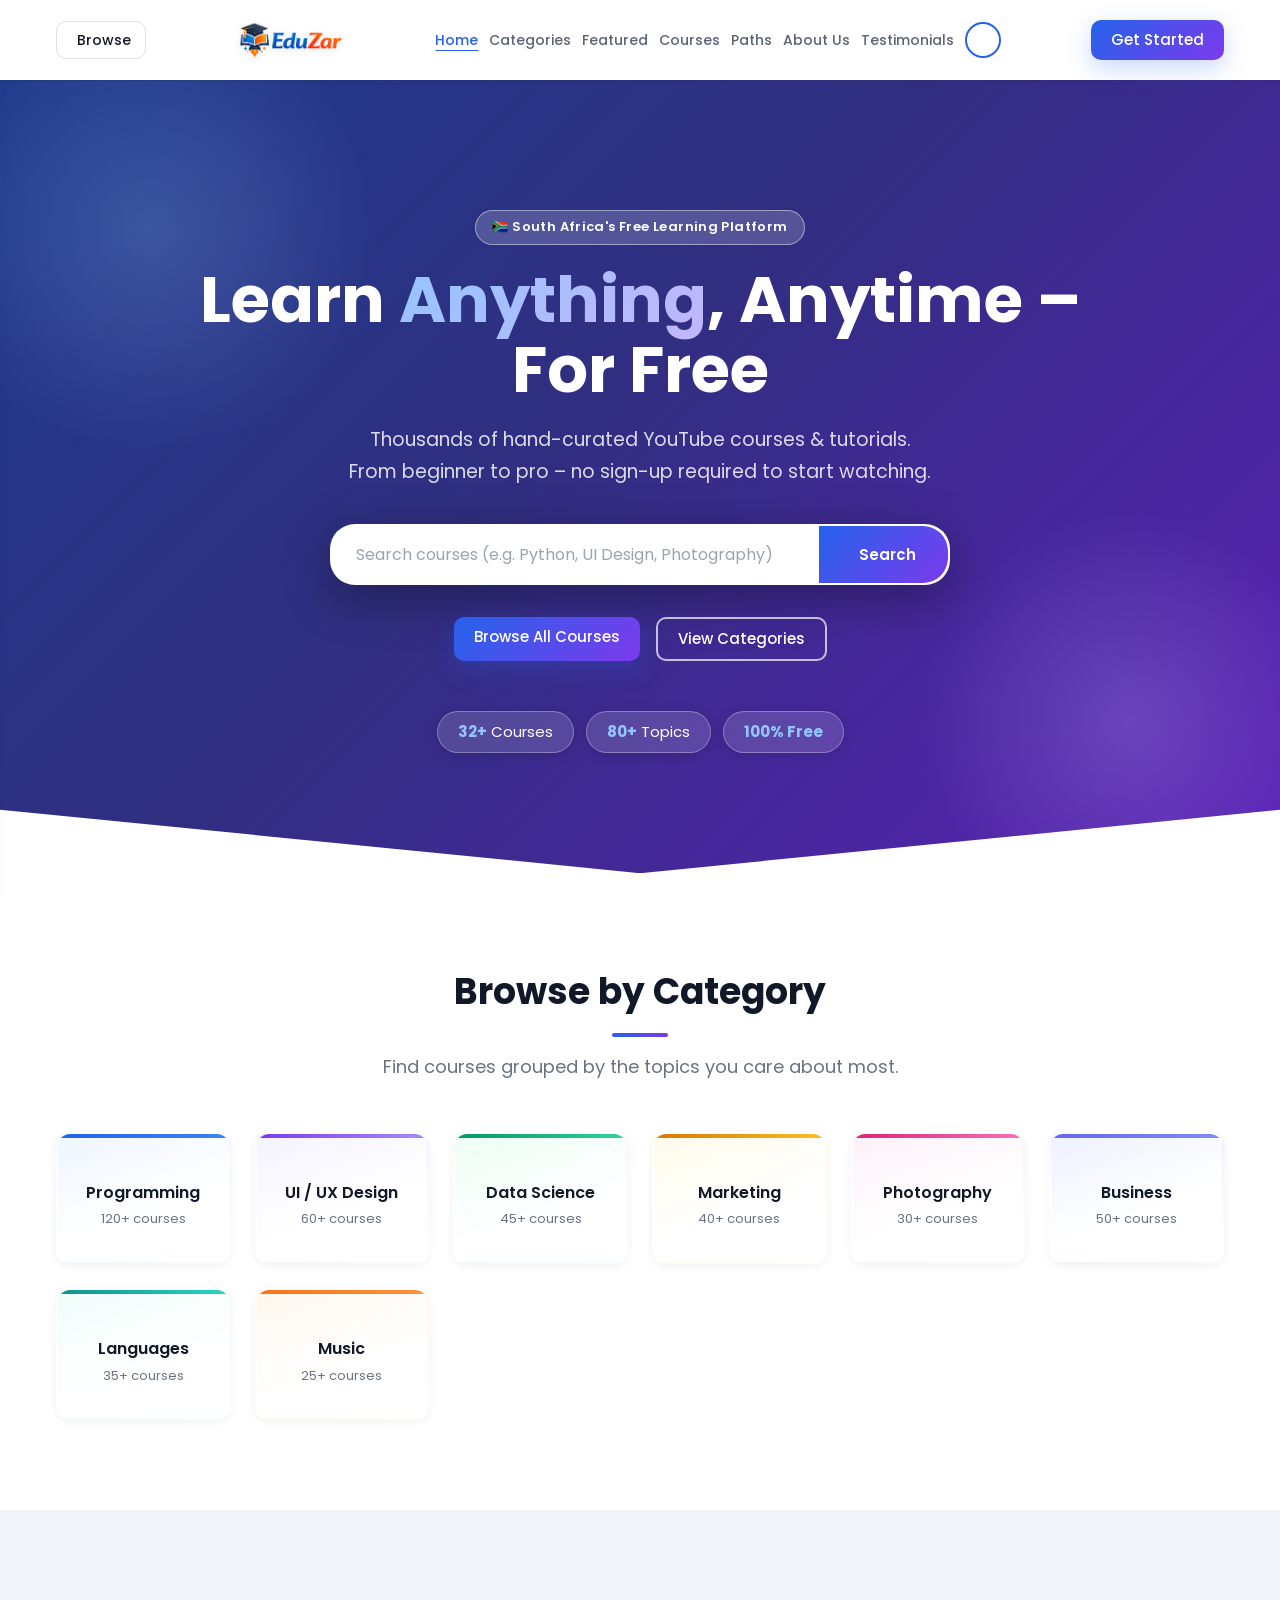
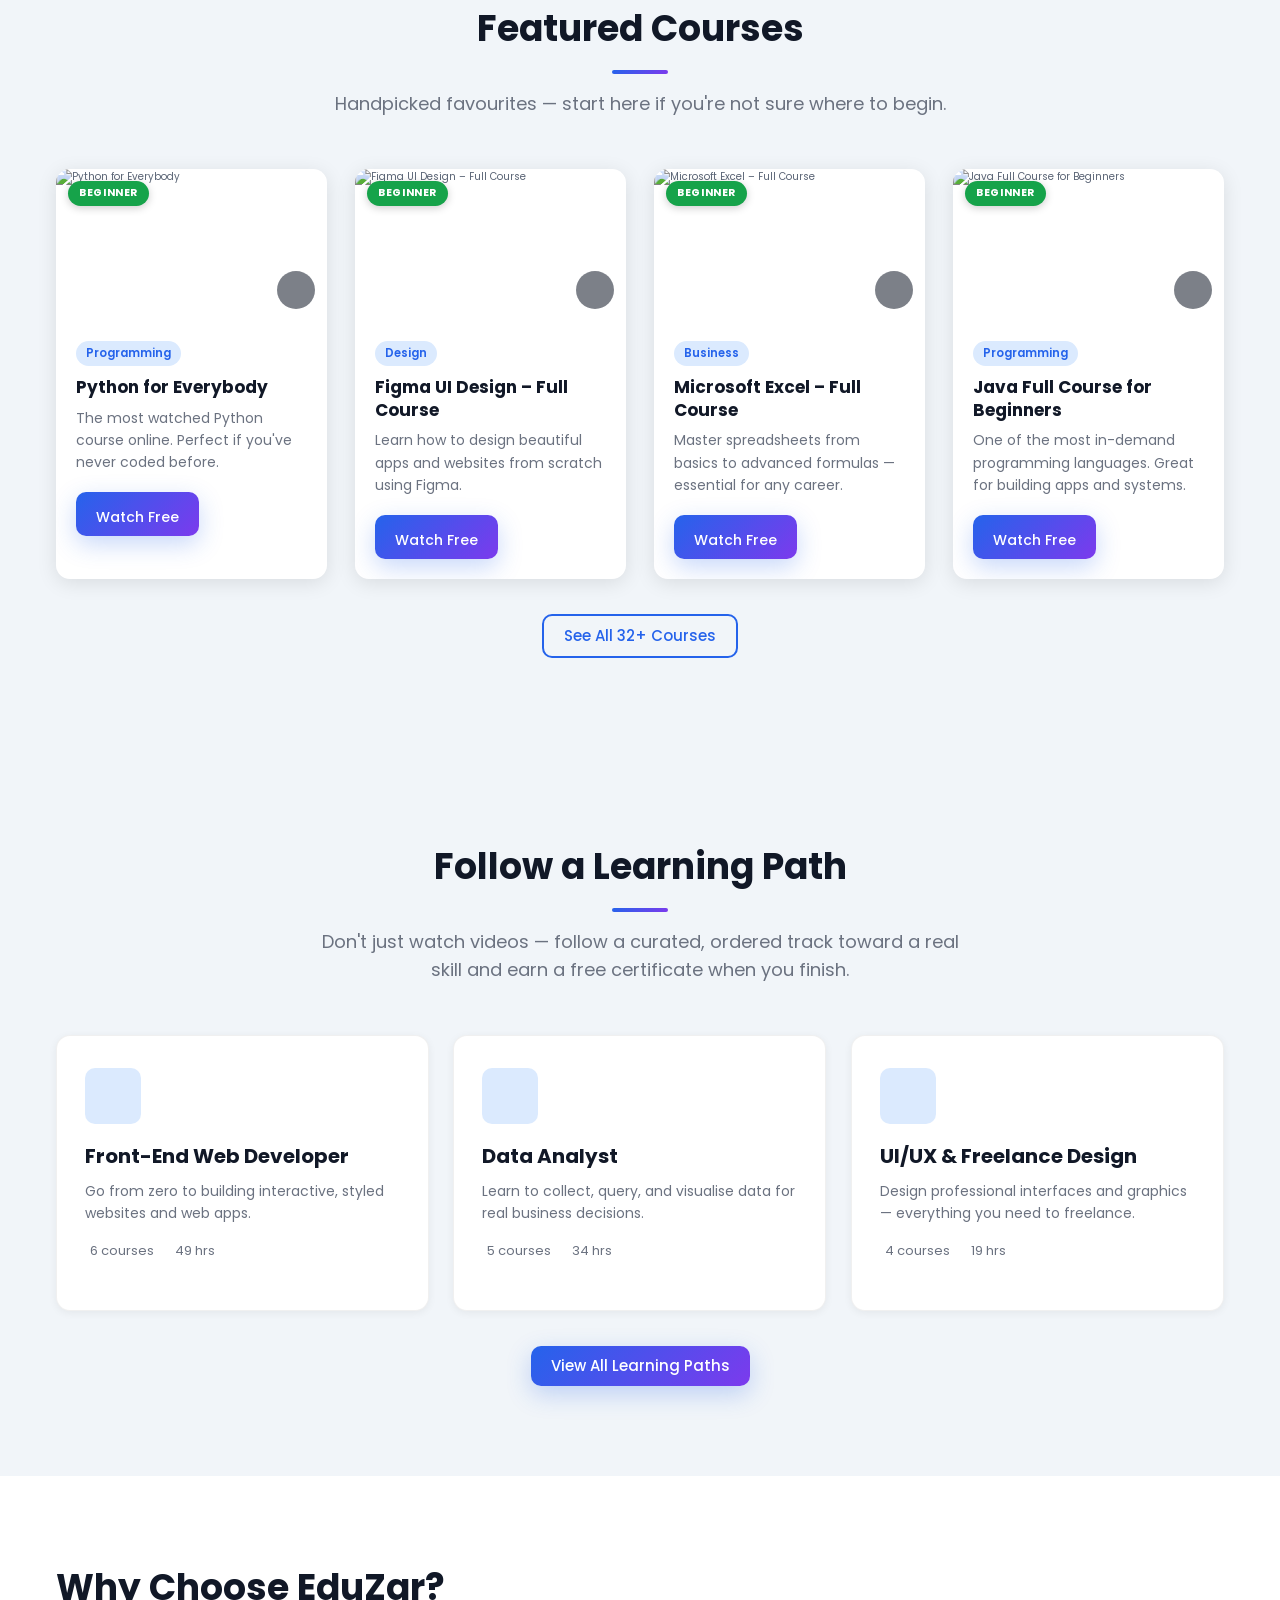
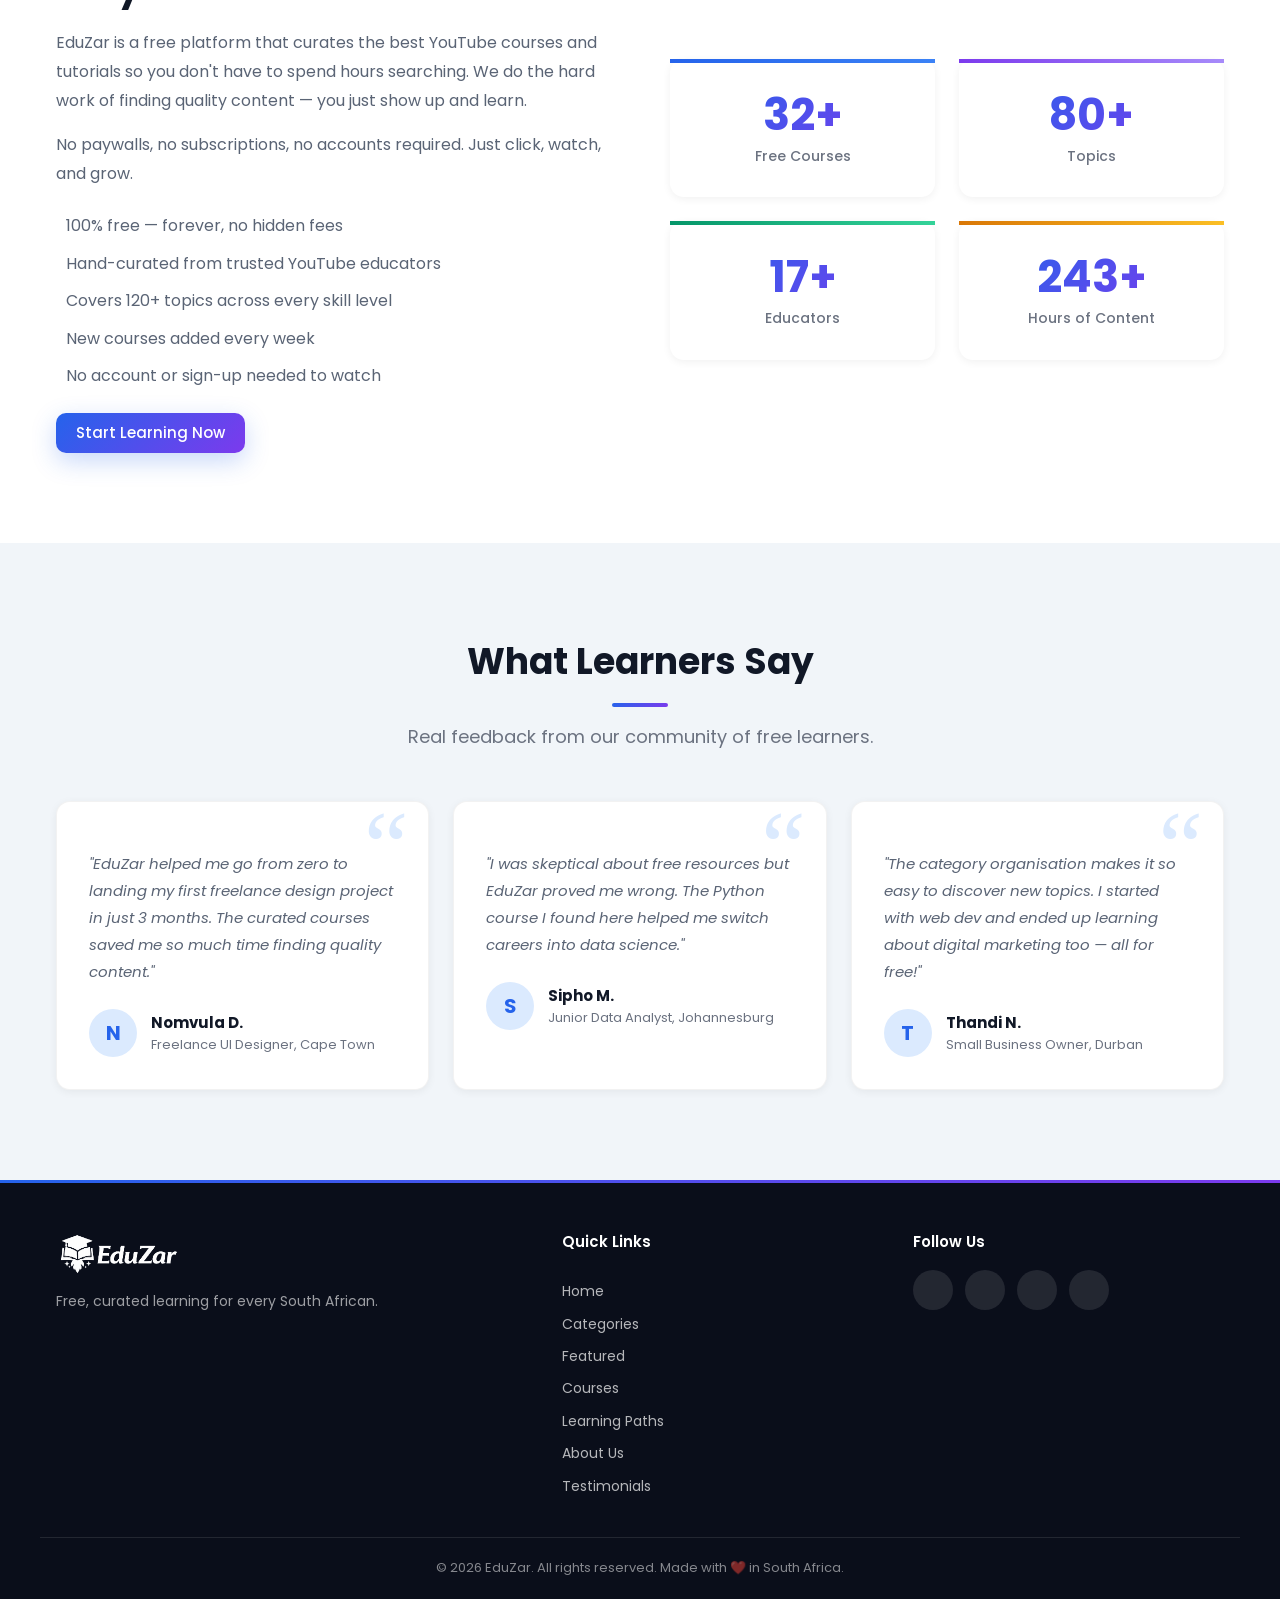
==== index.html @ 4abfbdca "Iniitial Commit" ====
<!DOCTYPE html>
<html lang="en">
<head>
    <meta charset="UTF-8">
    <meta name="viewport" content="width=device-width, initial-scale=1.0">
    <meta name="description" content="EduZar – Thousands of free, hand-curated YouTube courses. Learn anything, anytime, for free.">
    <meta property="og:title" content="EduZar – Learn Anything, Anytime, For Free">
    <meta property="og:description" content="Thousands of hand-curated YouTube courses & tutorials. From beginner to pro – no sign-up required.">
    <meta property="og:type" content="website">
    <meta property="og:image" content="images-eduzar/logo eduzar.png">
    <meta name="twitter:card" content="summary_large_image">
    <meta name="twitter:title" content="EduZar – Free Educational Platform">
    <meta name="twitter:description" content="Thousands of hand-curated YouTube courses. Learn anything for free.">
    <title>EduZar - Educational Platform</title>

    <!-- PWA -->
    <link rel="manifest" href="manifest.json">
    <meta name="theme-color" content="#007bff">
    <meta name="mobile-web-app-capable" content="yes">
    <meta name="apple-mobile-web-app-capable" content="yes">
    <meta name="apple-mobile-web-app-status-bar-style" content="default">
    <meta name="apple-mobile-web-app-title" content="EduZar">
    <link rel="apple-touch-icon" href="images-eduzar/logo eduzar.png">

    <link href="https://fonts.googleapis.com/css2?family=Poppins:wght@400;500;700&display=swap" rel="stylesheet">
    <link href="https://cdn.jsdelivr.net/npm/remixicon@4.5.0/fonts/remixicon.css" rel="stylesheet"/>
    <link rel="stylesheet" href="styles.css">
</head>
<body>

<!-- ══════════════════════════════════════════════
     HEADER
══════════════════════════════════════════════ -->
<header class="header" id="header">
    <div class="container">

        <button class="categories-btn" id="categories-btn" aria-label="Browse categories">
            <i class="ri-apps-2-line"></i>
            <span>Browse</span>
        </button>

        <a href="index.html" class="logo">
            <img src="images-eduzar/logo eduzar.png" alt="EduZar Logo">
        </a>

        <nav class="navbar" id="navbar">
            <div class="nav-header">
                <a href="index.html" class="logo mobile-logo">
                    <img src="images-eduzar/logo eduzar.png" alt="EduZar Logo">
                </a>
                <button class="close-menu" id="close-menu" aria-label="Close menu">
                    <i class="ri-close-line"></i>
                </button>
            </div>

            <ul class="nav-list">
                <li><a href="#home"         class="nav-link">Home</a></li>
                <li><a href="#categories"   class="nav-link">Categories</a></li>
                <li><a href="#featured"     class="nav-link">Featured</a></li>
                <li><a href="courses.html"  class="nav-link" target="_blank">Courses</a></li>
                <li><a href="paths.html"    class="nav-link" target="_blank">Paths</a></li>
                <li><a href="#about"        class="nav-link">About Us</a></li>
                <li><a href="#testimonials" class="nav-link">Testimonials</a></li>
                <li>
                    <button class="dark-toggle" id="dark-toggle" aria-label="Toggle dark mode">
                        <i class="ri-moon-line"></i>
                    </button>
                </li>
            </ul>
        </nav>

        <div class="nav-auth">
            <a href="courses.html" target="_blank" rel="noopener noreferrer" class="btn btn-primary btn-sm">Get Started</a>
        </div>

        <button class="open-menu" id="open-menu" aria-label="Open menu">
            <i class="ri-menu-3-line"></i>
        </button>
    </div>
</header>

<!-- Overlay for mobile menu -->
<div class="overlay" id="overlay"></div>

<!-- ══════════════════════════════════════════════
     CATEGORIES SIDEBAR
══════════════════════════════════════════════ -->
<aside class="cat-sidebar" id="cat-sidebar">
    <div class="cat-sidebar-header">
        <span>Browse Categories</span>
        <button id="cat-close" aria-label="Close categories"><i class="ri-close-line"></i></button>
    </div>
    <ul class="cat-list">
        <li><a href="courses.html?category=programming"><i class="ri-code-s-slash-line"></i> Programming</a></li>
        <li><a href="courses.html?category=design"><i class="ri-palette-line"></i> Design</a></li>
        <li><a href="courses.html?category=data"><i class="ri-bar-chart-line"></i> Data Science</a></li>
        <li><a href="courses.html?category=marketing"><i class="ri-megaphone-line"></i> Marketing</a></li>
        <li><a href="courses.html?category=business"><i class="ri-briefcase-line"></i> Business</a></li>
        <li><a href="courses.html?category=language"><i class="ri-translate-2"></i> Languages</a></li>
        <li><a href="courses.html?category=music"><i class="ri-music-line"></i> Music</a></li>
    </ul>
</aside>

<!-- ══════════════════════════════════════════════
     HERO
══════════════════════════════════════════════ -->
<section class="hero" id="home">
    <div class="container">
        <div class="hero-content">
            <span class="hero-badge">🇿🇦 South Africa's Free Learning Platform</span>
            <h1>Learn <span class="highlight">Anything</span>, Anytime – For Free</h1>
            <p class="hero-subtitle">
                Thousands of hand-curated YouTube courses &amp; tutorials.<br>
                From beginner to pro – no sign-up required to start watching.
            </p>

            <div class="hero-search">
                <input
                    type="text"
                    id="hero-search-input"
                    placeholder="Search courses (e.g. Python, UI Design, Photography)"
                    class="search-input"
                    aria-label="Search courses"
                >
                <button class="search-btn" id="hero-search-btn" aria-label="Search">
                    <i class="ri-search-line"></i> Search
                </button>
            </div>

            <div class="hero-cta">
                <a href="courses.html" class="btn btn-primary" target="_blank" rel="noopener noreferrer">Browse All Courses</a>
                <a href="#categories" class="btn btn-outline">View Categories</a>
            </div>

            <div class="hero-stats">
                <div><strong id="stat-courses">32+</strong> Courses</div>
                <div><strong id="stat-topics">80+</strong> Topics</div>
                <div><strong>100% Free</strong></div>
            </div>
        </div>
    </div>
</section>

<!-- ══════════════════════════════════════════════
     CATEGORIES
══════════════════════════════════════════════ -->
<section class="categories reveal" id="categories">
    <div class="container">
        <h2 class="section-title">Browse by Category</h2>
        <p class="section-subtitle">Find courses grouped by the topics you care about most.</p>

        <div class="categories-grid">
            <a href="courses.html?category=programming" class="category-card" target="_blank" rel="noopener noreferrer">
                <i class="ri-code-s-slash-line category-icon"></i>
                <h3>Programming</h3>
                <span>120+ courses</span>
            </a>
            <a href="courses.html?category=design" class="category-card" target="_blank" rel="noopener noreferrer">
                <i class="ri-palette-line category-icon"></i>
                <h3>UI / UX Design</h3>
                <span>60+ courses</span>
            </a>
            <a href="courses.html?category=data" class="category-card" target="_blank" rel="noopener noreferrer">
                <i class="ri-bar-chart-line category-icon"></i>
                <h3>Data Science</h3>
                <span>45+ courses</span>
            </a>
            <a href="courses.html?category=marketing" class="category-card" target="_blank" rel="noopener noreferrer">
                <i class="ri-megaphone-line category-icon"></i>
                <h3>Marketing</h3>
                <span>40+ courses</span>
            </a>
            <a href="courses.html?category=design" class="category-card" target="_blank" rel="noopener noreferrer">
                <i class="ri-camera-line category-icon"></i>
                <h3>Photography</h3>
                <span>30+ courses</span>
            </a>
            <a href="courses.html?category=business" class="category-card" target="_blank" rel="noopener noreferrer">
                <i class="ri-briefcase-line category-icon"></i>
                <h3>Business</h3>
                <span>50+ courses</span>
            </a>
            <a href="courses.html?category=language" class="category-card" target="_blank" rel="noopener noreferrer">
                <i class="ri-translate-2 category-icon"></i>
                <h3>Languages</h3>
                <span>35+ courses</span>
            </a>
            <a href="courses.html?category=music" class="category-card" target="_blank" rel="noopener noreferrer">
                <i class="ri-music-line category-icon"></i>
                <h3>Music</h3>
                <span>25+ courses</span>
            </a>
        </div>
    </div>
</section>

<!-- ══════════════════════════════════════════════
     FEATURED COURSES
══════════════════════════════════════════════ -->
<section class="featured reveal" id="featured">
    <div class="container">
        <h2 class="section-title">Featured Courses</h2>
        <p class="section-subtitle">Handpicked favourites — start here if you're not sure where to begin.</p>

        <!-- Featured cards populated from courses-data.js by main.js (featured: true entries) -->
        <div class="featured-grid"></div>

        <div style="text-align:center; margin-top: 3.5rem;">
            <a href="courses.html" id="see-all-link" class="btn btn-outline" target="_blank" rel="noopener noreferrer">See All 32+ Courses</a>
        </div>
    </div>
</section>

<!-- ══════════════════════════════════════════════
     LEARNING PATHS TEASER
══════════════════════════════════════════════ -->
<section class="paths-teaser reveal">
    <div class="container">
        <h2 class="section-title">Follow a Learning Path</h2>
        <p class="section-subtitle">Don't just watch videos — follow a curated, ordered track toward a real skill and earn a free certificate when you finish.</p>

        <!-- Teaser cards populated from learning-paths-data.js by main.js -->
        <div class="paths-teaser-grid"></div>

        <div style="text-align:center; margin-top: 3.5rem;">
            <a href="paths.html" class="btn btn-primary" target="_blank" rel="noopener noreferrer">View All Learning Paths</a>
        </div>
    </div>
</section>

<!-- ══════════════════════════════════════════════
     ABOUT
══════════════════════════════════════════════ -->
<section class="about reveal" id="about">
    <div class="container">
        <div class="about-text">
            <h2>Why Choose EduZar?</h2>
            <p>
                EduZar is a free platform that curates the best YouTube courses and tutorials so you don't have to
                spend hours searching. We do the hard work of finding quality content — you just show up and learn.
            </p>
            <p>
                No paywalls, no subscriptions, no accounts required. Just click, watch, and grow.
            </p>

            <ul class="about-features">
                <li><i class="ri-check-double-line"></i> 100% free — forever, no hidden fees</li>
                <li><i class="ri-check-double-line"></i> Hand-curated from trusted YouTube educators</li>
                <li><i class="ri-check-double-line"></i> Covers 120+ topics across every skill level</li>
                <li><i class="ri-check-double-line"></i> New courses added every week</li>
                <li><i class="ri-check-double-line"></i> No account or sign-up needed to watch</li>
            </ul>

            <a href="courses.html" class="btn btn-primary" target="_blank" rel="noopener noreferrer">Start Learning Now</a>
        </div>

        <div class="about-stats">
            <div class="stat-box">
                <strong id="stat-courses-2">32+</strong>
                <span>Free Courses</span>
            </div>
            <div class="stat-box">
                <strong id="stat-topics-2">80+</strong>
                <span>Topics</span>
            </div>
            <div class="stat-box">
                <strong id="stat-educators">17+</strong>
                <span>Educators</span>
            </div>
            <div class="stat-box">
                <strong id="stat-hours">243+</strong>
                <span>Hours of Content</span>
            </div>
        </div>
    </div>
</section>

<!-- ══════════════════════════════════════════════
     TESTIMONIALS
══════════════════════════════════════════════ -->
<section class="testimonials reveal" id="testimonials">
    <div class="container">
        <h2 class="section-title">What Learners Say</h2>
        <p class="section-subtitle">Real feedback from our community of free learners.</p>

        <div class="testimonials-grid">
            <div class="testimonial-card">
                <div class="testimonial-stars">
                    <i class="ri-star-fill"></i><i class="ri-star-fill"></i><i class="ri-star-fill"></i>
                    <i class="ri-star-fill"></i><i class="ri-star-fill"></i>
                </div>
                <p>"EduZar helped me go from zero to landing my first freelance design project in just 3 months. The curated courses saved me so much time finding quality content."</p>
                <div class="testimonial-author">
                    <div class="author-avatar">N</div>
                    <div class="author-info">
                        <strong>Nomvula D.</strong>
                        <span>Freelance UI Designer, Cape Town</span>
                    </div>
                </div>
            </div>

            <div class="testimonial-card">
                <div class="testimonial-stars">
                    <i class="ri-star-fill"></i><i class="ri-star-fill"></i><i class="ri-star-fill"></i>
                    <i class="ri-star-fill"></i><i class="ri-star-fill"></i>
                </div>
                <p>"I was skeptical about free resources but EduZar proved me wrong. The Python course I found here helped me switch careers into data science."</p>
                <div class="testimonial-author">
                    <div class="author-avatar">S</div>
                    <div class="author-info">
                        <strong>Sipho M.</strong>
                        <span>Junior Data Analyst, Johannesburg</span>
                    </div>
                </div>
            </div>

            <div class="testimonial-card">
                <div class="testimonial-stars">
                    <i class="ri-star-fill"></i><i class="ri-star-fill"></i><i class="ri-star-fill"></i>
                    <i class="ri-star-fill"></i><i class="ri-star-half-fill"></i>
                </div>
                <p>"The category organisation makes it so easy to discover new topics. I started with web dev and ended up learning about digital marketing too — all for free!"</p>
                <div class="testimonial-author">
                    <div class="author-avatar">T</div>
                    <div class="author-info">
                        <strong>Thandi N.</strong>
                        <span>Small Business Owner, Durban</span>
                    </div>
                </div>
            </div>
        </div>
    </div>
</section>

<!-- ══════════════════════════════════════════════
     FOOTER
══════════════════════════════════════════════ -->
<footer>
    <div class="container footer-inner">
        <div class="footer-brand">
            <img src="images-eduzar/logo eduzar.png" alt="EduZar Logo" class="footer-logo">
            <p>Free, curated learning for every South African.</p>
        </div>
        <div class="footer-links">
            <h4>Quick Links</h4>
            <a href="#home">Home</a>
            <a href="#categories">Categories</a>
            <a href="#featured">Featured</a>
            <a href="courses.html">Courses</a>
            <a href="paths.html">Learning Paths</a>
            <a href="#about">About Us</a>
            <a href="#testimonials">Testimonials</a>
        </div>
        <div class="footer-social">
            <h4>Follow Us</h4>
            <div class="social-icons">
                <a href="#" aria-label="YouTube"><i class="ri-youtube-fill"></i></a>
                <a href="#" aria-label="Instagram"><i class="ri-instagram-fill"></i></a>
                <a href="#" aria-label="Twitter/X"><i class="ri-twitter-x-fill"></i></a>
                <a href="#" aria-label="Facebook"><i class="ri-facebook-fill"></i></a>
            </div>
        </div>
    </div>
    <div class="footer-bottom">
        <p>&copy; 2026 EduZar. All rights reserved. Made with ❤️ in South Africa.</p>
    </div>
</footer>

<script src="courses-data.js"></script>
<script src="learning-paths-data.js"></script>
<script src="main.js"></script>
<script>
    if ('serviceWorker' in navigator) {
        navigator.serviceWorker.register('service-worker.js')
            .then(reg => console.log('EduZar SW registered:', reg.scope))
            .catch(err => console.warn('SW registration failed:', err));
    }
</script>
</body>
</html>
---- styles.css ----
@import url('https://fonts.googleapis.com/css2?family=Poppins:wght@400;500;700&display=swap');

/* ────────────────────────────────────────────────
   Custom Properties
───────────────────────────────────────────────── */
:root {
    --body-font-clr: #5a6475;
    --white-clr: #ffffff;
    --primary-clr: #2563eb;
    --primary-clr-2: #1d4ed8;
    --primary-clr-3: #dbeafe;
    --black-clr: #000000;
    --dark-clr: #111827;
    --green-clr: #16a34a;
    --yellow-clr: #f59e0b;
    --orange-clr: #f97316;
    --red-clr: #dc2626;
    --purple-clr: #7c3aed;
    --teal-clr: #0d9488;
    --pink-clr: #db2777;
    --slate-gray: #6b7280;
    --light-bg: #f1f5f9;
    --card-bg: #ffffff;
    --header-bg: #ffffff;
    --gradient-1: linear-gradient(135deg, #2563eb 0%, #7c3aed 100%);
    --gradient-hero: linear-gradient(135deg, #1e3a8a 0%, #312e81 45%, #5b21b6 100%);
    --shadow-sm: 0 2px 8px rgba(0,0,0,0.06);
    --shadow-md: 0 4px 20px rgba(0,0,0,0.1);
    --shadow-lg: 0 8px 40px rgba(0,0,0,0.14);
    --shadow-blue: 0 8px 24px rgba(37,99,235,0.25);

    --ff-poppins: 'Poppins', sans-serif;
    --transition-1: 0.3s ease;
    --transition-2: 0.5s ease-out;
    --radius-1: 1rem;
    --radius-2: 1.4rem;
    --radius-pill: 2.5rem;
    --radius-full: 50%;
}

[data-theme="dark"] {
    --body-font-clr: #9ca3af;
    --white-clr: #0f1117;
    --dark-clr: #f3f4f6;
    --slate-gray: #b0b9c8;
    --light-bg: #151922;
    --card-bg: #1a1f2e;
    --header-bg: #0f1117;
    --primary-clr-3: #1e3a5f;
    --gradient-hero: linear-gradient(135deg, #0f1f4a 0%, #1e1b5e 45%, #3b1a7a 100%);
    --filter-border: rgba(255,255,255,0.15);
}
:root {
    --filter-border: rgba(0,0,0,0.12);
}

/* ── Reset ─────────────────────────────────────── */
*, *::before, *::after {
    margin: 0;
    padding: 0;
    box-sizing: border-box;
}

html {
    font-size: 62.5%;
    scroll-behavior: smooth;
}

body {
    font-family: var(--ff-poppins);
    background: var(--white-clr);
    color: var(--body-font-clr);
    line-height: 1.6;
    padding-top: 80px;
}

li { list-style: none; }
a {
    text-decoration: none;
    color: inherit;
    transition: color var(--transition-1);
}
img, button { display: block; }
img { max-width: 100%; height: auto; object-fit: contain; }
button { cursor: pointer; border: none; background: none; font: inherit; }

/* ── Reusable ───────────────────────────────────── */
.container {
    width: 100%;
    max-width: 1200px;
    margin-inline: auto;
    padding-inline: 1.6rem;
}

.section-title {
    font-size: 3.6rem;
    font-weight: 700;
    color: var(--dark-clr);
    text-align: center;
    margin-bottom: 1.6rem;
    position: relative;
    padding-bottom: 1.6rem;
}
.section-title::after {
    content: '';
    position: absolute;
    bottom: 0;
    left: 50%;
    transform: translateX(-50%);
    width: 56px;
    height: 4px;
    background: var(--gradient-1);
    border-radius: 2px;
}

.section-subtitle {
    font-size: 1.8rem;
    color: var(--slate-gray);
    text-align: center;
    max-width: 650px;
    margin: 0 auto 5rem;
}

/* ────────────────────────────────────────────────
   HEADER
───────────────────────────────────────────────── */
.header {
    position: fixed;
    top: 0; left: 0;
    width: 100%;
    background: rgba(255,255,255,0.92);
    backdrop-filter: blur(12px);
    -webkit-backdrop-filter: blur(12px);
    box-shadow: 0 1px 0 rgba(0,0,0,0.08);
    z-index: 1000;
    transition: all var(--transition-1);
}
[data-theme="dark"] .header {
    background: rgba(15,17,23,0.92);
}
.header.scrolled {
    box-shadow: 0 4px 24px rgba(0,0,0,0.12);
}

.header .container {
    display: flex;
    align-items: center;
    justify-content: space-between;
    gap: 2.4rem;
    height: 80px;
    transition: height var(--transition-1);
}

.logo { display: flex; align-items: center; flex-shrink: 0; }
.logo img {
    height: 42px;
    width: auto;
    object-fit: contain;
    filter: drop-shadow(0 2px 4px rgba(0,0,0,0.1));
    transition: filter var(--transition-1);
}
.logo:hover img {
    filter: drop-shadow(0 4px 12px rgba(0,123,255,0.3));
}

/* ── Categories Button ─────────────────────────── */
.categories-btn {
    display: flex;
    align-items: center;
    gap: 0.6rem;
    padding: 0.7rem 1.4rem;
    border: 1.5px solid var(--filter-border);
    border-radius: var(--radius-1);
    font-size: 1.4rem;
    font-weight: 500;
    color: var(--dark-clr);
    background: none;
    white-space: nowrap;
    flex-shrink: 0;
    transition: all var(--transition-1);
}
.categories-btn:hover,
.categories-btn.active {
    background: var(--primary-clr);
    border-color: var(--primary-clr);
    color: white;
}
.categories-btn i { font-size: 1.9rem; }

/* ── Nav Auth Buttons ──────────────────────────── */
.nav-auth {
    display: flex;
    align-items: center;
    gap: 0.8rem;
    flex-shrink: 0;
}
.btn-sm {
    padding: 0.6rem 1.6rem;
    font-size: 1.35rem;
    border-radius: var(--radius-1);
}

/* ── Categories Sidebar ────────────────────────── */
.cat-sidebar {
    position: fixed;
    top: 80px;
    left: -280px;
    width: 260px;
    height: calc(100vh - 80px);
    background: var(--header-bg);
    box-shadow: 4px 0 24px rgba(0,0,0,0.12);
    z-index: 997;
    transition: left 0.35s cubic-bezier(0.4,0,0.2,1);
    overflow-y: auto;
    padding: 2rem 1.6rem;
    border-right: 1px solid var(--filter-border);
}
.cat-sidebar.active { left: 0; }
.cat-sidebar-header {
    display: flex;
    justify-content: space-between;
    align-items: center;
    margin-bottom: 2.4rem;
    padding-bottom: 1.6rem;
    border-bottom: 1px solid var(--filter-border);
}
.cat-sidebar-header span {
    font-size: 1.6rem;
    font-weight: 600;
    color: var(--dark-clr);
}
.cat-sidebar-header button {
    font-size: 2.2rem;
    color: var(--slate-gray);
    transition: color var(--transition-1);
}
.cat-sidebar-header button:hover { color: var(--primary-clr); }
.cat-list { display: flex; flex-direction: column; gap: 0.4rem; }
.cat-list a {
    display: flex;
    align-items: center;
    gap: 1.2rem;
    padding: 1.1rem 1.2rem;
    font-size: 1.5rem;
    font-weight: 500;
    color: var(--dark-clr);
    border-radius: var(--radius-1);
    transition: all var(--transition-1);
}
.cat-list a:hover {
    background: var(--primary-clr);
    color: white;
    transform: translateX(4px);
}
.cat-list a i { font-size: 1.9rem; flex-shrink: 0; }

/* hamburger — hidden on desktop */
.open-menu, .close-menu {
    font-size: 2.8rem;
    color: var(--dark-clr);
    cursor: pointer;
    display: none;
}

/* nav-header — hidden on desktop */
.nav-header { display: none; }

.navbar {
    display: flex;
    align-items: center;
    gap: 2.4rem;
    flex-shrink: 0;
}

.nav-list {
    display: flex;
    align-items: center;
    gap: 3.2rem;
    font-size: 1.6rem;
    font-weight: 500;
}

.nav-list a:hover,
.nav-list a.active {
    color: var(--primary-clr);
    text-decoration: underline;
    text-decoration-color: var(--primary-clr);
    text-underline-offset: 0.5rem;
}

.btn-wrapper { display: flex; gap: 1.2rem; }

/* ── Buttons ──────────────────────────────────── */
.btn {
    padding: 0.8rem 2rem;
    border-radius: var(--radius-1);
    font-weight: 500;
    transition: all var(--transition-1);
    display: inline-block;
    cursor: pointer;
    font-size: 1.5rem;
}

.btn:hover {
    opacity: 0.9;
    transform: translateY(-3px);
    box-shadow: 0 8px 16px rgba(0,0,0,0.1);
}

.btn-primary {
    background: var(--gradient-1);
    color: white;
    box-shadow: var(--shadow-blue);
}
.btn-primary:hover {
    opacity: 0.92;
    box-shadow: 0 8px 28px rgba(37,99,235,0.4);
}

.btn-outline {
    border: 2px solid var(--primary-clr);
    color: var(--primary-clr);
}
.btn-outline:hover {
    background: var(--primary-clr);
    color: white;
    transform: translateY(-3px);
}
/* Outline button on dark hero bg */
.hero .btn-outline {
    border-color: rgba(255,255,255,0.7);
    color: #ffffff;
}
.hero .btn-outline:hover {
    background: rgba(255,255,255,0.2);
    border-color: #ffffff;
    color: #ffffff;
}

/* ── Dark mode toggle ────────────────────────── */
.dark-toggle {
    background: none;
    border: 2px solid var(--primary-clr);
    border-radius: var(--radius-full);
    width: 3.6rem;
    height: 3.6rem;
    display: flex;
    align-items: center;
    justify-content: center;
    font-size: 1.8rem;
    cursor: pointer;
    color: var(--dark-clr);
    transition: all var(--transition-1);
    flex-shrink: 0;
}
.dark-toggle:hover {
    background: var(--primary-clr);
    color: white;
}

/* ── Overlay ─────────────────────────────────── */
.overlay {
    position: fixed;
    inset: 0;
    background: rgba(0,0,0,0.45);
    z-index: 998;
    opacity: 0;
    visibility: hidden;
    transition: all var(--transition-1);
}
.overlay.active {
    opacity: 1;
    visibility: visible;
}

/* ── Tighten header spacing on narrower desktop/laptop widths ── */
@media (max-width: 1500px) {
    .header .container { gap: 1.2rem; }
    .navbar { gap: 1.2rem; }
    .nav-list { gap: 1.6rem; font-size: 1.5rem; }
}
@media (max-width: 1300px) {
    .nav-list { gap: 1.1rem; font-size: 1.4rem; }
}

/* ── Mobile Menu ─────────────────────────────── */
@media (max-width: 992px) {
    .categories-btn { display: none; }

    .open-menu {
        display: block;
        transition: color var(--transition-1);
    }
    .open-menu:hover { color: var(--primary-clr); }

    .nav-header {
        display: flex;
        width: 100%;
        justify-content: space-between;
        align-items: center;
        margin-bottom: 3rem;
    }

    .close-menu {
        display: block;
        transition: color var(--transition-1);
    }
    .close-menu:hover { color: var(--primary-clr); }

    .mobile-logo img { height: 50px; }
    .logo:not(.mobile-logo) { display: none; }

    .navbar {
        position: fixed;
        top: 0; left: -100%;
        width: 80%;
        max-width: 360px;
        height: 100vh;
        background: var(--header-bg);
        padding: 2rem;
        flex-direction: column;
        align-items: flex-start;
        transition: left 0.4s ease;
        z-index: 999;
        box-shadow: 2px 0 10px rgba(0,0,0,0.1);
        overflow-y: auto;
    }
    .navbar.active { left: 0; }

    .nav-list {
        flex-direction: column;
        align-items: flex-start;
        gap: 2.4rem;
        width: 100%;
        font-size: 1.8rem;
    }

    .btn-wrapper {
        margin-top: 2rem;
        flex-direction: column;
        width: 100%;
    }
    .btn { width: 100%; text-align: center; }
}

/* ────────────────────────────────────────────────
   HERO SECTION
───────────────────────────────────────────────── */
.hero {
    background: var(--gradient-hero);
    padding: 13rem 0 12rem;
    text-align: center;
    position: relative;
    overflow: hidden;
    clip-path: polygon(0 0, 100% 0, 100% 92%, 50% 100%, 0 92%);
}
/* Floating decorative blobs */
.hero::before {
    content: '';
    position: absolute;
    top: -100px; left: -100px;
    width: 500px; height: 500px;
    background: radial-gradient(circle, rgba(147,197,253,0.22) 0%, transparent 65%);
    border-radius: 50%;
    z-index: 0;
    animation: blob-drift 8s ease-in-out infinite alternate;
}
.hero::after {
    content: '';
    position: absolute;
    bottom: -80px; right: -80px;
    width: 460px; height: 460px;
    background: radial-gradient(circle, rgba(196,181,253,0.22) 0%, transparent 65%);
    border-radius: 50%;
    z-index: 0;
    animation: blob-drift 10s ease-in-out infinite alternate-reverse;
}
@keyframes blob-drift {
    from { transform: translate(0, 0) scale(1); }
    to   { transform: translate(30px, 20px) scale(1.08); }
}

.hero-content {
    position: relative;
    z-index: 1;
    max-width: 900px;
    margin: 0 auto;
}

/* Badge chip above headline */
.hero-badge {
    display: inline-flex;
    align-items: center;
    gap: 0.6rem;
    background: rgba(255,255,255,0.18);
    border: 1.5px solid rgba(255,255,255,0.45);
    color: #ffffff;
    font-size: 1.3rem;
    font-weight: 600;
    padding: 0.6rem 1.6rem;
    border-radius: var(--radius-pill);
    margin-bottom: 2rem;
    letter-spacing: 0.03em;
    backdrop-filter: blur(6px);
}

.hero h1 {
    font-size: 6.4rem;
    font-weight: 700;
    color: #ffffff;
    margin-bottom: 1.8rem;
    line-height: 1.1;
}
/* Gradient highlight on a key word */
.hero h1 .highlight {
    background: linear-gradient(135deg, #93c5fd 0%, #c4b5fd 100%);
    -webkit-background-clip: text;
    -webkit-text-fill-color: transparent;
    background-clip: text;
}

.hero-subtitle {
    font-size: 1.9rem;
    color: rgba(255,255,255,0.82);
    margin-bottom: 3.6rem;
    line-height: 1.7;
}

.hero-search {
    display: flex;
    max-width: 620px;
    margin: 0 auto 3.2rem;
    background: var(--card-bg);
    border-radius: var(--radius-pill);
    box-shadow: 0 12px 48px rgba(0,0,0,0.35);
    overflow: hidden;
    border: 2px solid rgba(255,255,255,0.25);
    transition: box-shadow var(--transition-1), border-color var(--transition-1);
}
.hero-search:focus-within {
    box-shadow: 0 12px 56px rgba(0,0,0,0.45);
    border-color: rgba(255,255,255,0.6);
}

.search-input {
    flex: 1;
    padding: 1.6rem 2.4rem;
    font-size: 1.6rem;
    border: none;
    background: transparent;
    font-family: var(--ff-poppins);
    color: var(--dark-clr);
}
.search-input:focus { outline: none; }
.search-input::placeholder { color: #9ca3af; }

.search-btn {
    background: var(--gradient-1);
    color: white;
    padding: 0 3.2rem;
    font-size: 1.5rem;
    font-weight: 600;
    display: flex;
    align-items: center;
    gap: 0.8rem;
    cursor: pointer;
    transition: opacity var(--transition-1);
    border: none;
    font-family: var(--ff-poppins);
    border-radius: 0 var(--radius-pill) var(--radius-pill) 0;
}
.search-btn:hover { opacity: 0.9; }

.hero-cta {
    display: flex;
    gap: 1.6rem;
    justify-content: center;
    margin-bottom: 5rem;
}

/* Stats pills */
.hero-stats {
    display: inline-flex;
    justify-content: center;
    gap: 1.2rem;
    flex-wrap: wrap;
}
.hero-stats div {
    background: rgba(255,255,255,0.14);
    border: 1.5px solid rgba(255,255,255,0.3);
    border-radius: var(--radius-pill);
    padding: 0.8rem 2rem;
    font-size: 1.5rem;
    color: #ffffff;
    backdrop-filter: blur(8px);
    box-shadow: 0 2px 12px rgba(0,0,0,0.15);
}
.hero-stats strong {
    color: #93c5fd;
    font-weight: 700;
}

/* ────────────────────────────────────────────────
   CATEGORIES SECTION
───────────────────────────────────────────────── */
.categories {
    padding: 9rem 0;
    background: var(--white-clr);
}

.categories-grid {
    display: grid;
    grid-template-columns: repeat(auto-fit, minmax(160px, 1fr));
    gap: 2.4rem;
}

.category-card {
    background: var(--card-bg);
    border-radius: var(--radius-2);
    padding: 3.2rem 2rem;
    text-align: center;
    cursor: pointer;
    transition: all var(--transition-1);
    box-shadow: var(--shadow-sm);
    border: 2px solid transparent;
    text-decoration: none;
    color: var(--dark-clr);
    display: block;
    position: relative;
    overflow: hidden;
}
.category-card::before {
    content: '';
    position: absolute;
    top: 0; left: 0; right: 0;
    height: 4px;
    background: var(--cat-gradient, var(--gradient-1));
    opacity: 1;
    transition: height var(--transition-1);
}
.category-card:hover::before { height: 6px; }
.category-card:hover {
    border-color: var(--cat-color, var(--primary-clr));
    transform: translateY(-7px);
    box-shadow: 0 16px 32px rgba(0,0,0,0.1);
}

/* Per-category accent colors + subtle tinted backgrounds */
.categories-grid .category-card:nth-child(1) { --cat-color: #2563eb; --cat-gradient: linear-gradient(90deg,#2563eb,#3b82f6); background: linear-gradient(160deg,#eff6ff 0%,var(--card-bg) 60%); }
.categories-grid .category-card:nth-child(2) { --cat-color: #7c3aed; --cat-gradient: linear-gradient(90deg,#7c3aed,#a78bfa); background: linear-gradient(160deg,#f5f3ff 0%,var(--card-bg) 60%); }
.categories-grid .category-card:nth-child(3) { --cat-color: #059669; --cat-gradient: linear-gradient(90deg,#059669,#34d399); background: linear-gradient(160deg,#ecfdf5 0%,var(--card-bg) 60%); }
.categories-grid .category-card:nth-child(4) { --cat-color: #d97706; --cat-gradient: linear-gradient(90deg,#d97706,#fbbf24); background: linear-gradient(160deg,#fffbeb 0%,var(--card-bg) 60%); }
.categories-grid .category-card:nth-child(5) { --cat-color: #db2777; --cat-gradient: linear-gradient(90deg,#db2777,#f472b6); background: linear-gradient(160deg,#fdf2f8 0%,var(--card-bg) 60%); }
.categories-grid .category-card:nth-child(6) { --cat-color: #6366f1; --cat-gradient: linear-gradient(90deg,#6366f1,#818cf8); background: linear-gradient(160deg,#eef2ff 0%,var(--card-bg) 60%); }
.categories-grid .category-card:nth-child(7) { --cat-color: #0d9488; --cat-gradient: linear-gradient(90deg,#0d9488,#2dd4bf); background: linear-gradient(160deg,#f0fdfa 0%,var(--card-bg) 60%); }
.categories-grid .category-card:nth-child(8) { --cat-color: #f97316; --cat-gradient: linear-gradient(90deg,#f97316,#fb923c); background: linear-gradient(160deg,#fff7ed 0%,var(--card-bg) 60%); }

.category-icon {
    font-size: 4rem;
    color: var(--cat-color, var(--primary-clr));
    margin-bottom: 1.4rem;
    display: block;
    transition: transform var(--transition-1);
}
.category-card:hover .category-icon {
    transform: scale(1.15) rotate(-5deg);
}

.category-card h3 {
    font-size: 1.6rem;
    font-weight: 600;
    margin-bottom: 0.4rem;
}

.category-card span {
    font-size: 1.3rem;
    color: var(--slate-gray);
}

/* ────────────────────────────────────────────────
   FEATURED COURSES SECTION
───────────────────────────────────────────────── */
.featured {
    padding: 9rem 0;
    background: var(--light-bg);
}
.featured-grid {
    display: grid;
    grid-template-columns: repeat(auto-fill, minmax(260px, 1fr));
    gap: 2.8rem;
    margin-top: 4rem;
}
.featured-card {
    background: var(--card-bg);
    border-radius: var(--radius-2);
    overflow: hidden;
    box-shadow: var(--shadow-md);
    transition: transform var(--transition-1), box-shadow var(--transition-1);
}
.featured-card:hover {
    transform: translateY(-6px);
    box-shadow: var(--shadow-lg);
}
.featured-thumb {
    position: relative;
    aspect-ratio: 16/9;
    overflow: hidden;
}
.featured-thumb img {
    width: 100%;
    height: 100%;
    object-fit: cover;
    transition: transform 0.4s ease;
}
.featured-card:hover .featured-thumb img {
    transform: scale(1.05);
}
.featured-info {
    padding: 2rem;
}
.featured-tag {
    display: inline-block;
    background: var(--primary-clr-3);
    color: var(--primary-clr);
    font-size: 1.15rem;
    font-weight: 600;
    padding: 0.3rem 1rem;
    border-radius: var(--radius-pill);
    margin-bottom: 1rem;
}
.featured-info h3 {
    font-size: 1.7rem;
    font-weight: 700;
    color: var(--dark-clr);
    margin-bottom: 0.8rem;
    line-height: 1.35;
}
.featured-info p {
    font-size: 1.4rem;
    color: var(--slate-gray);
    margin-bottom: 1.8rem;
    line-height: 1.6;
}

/* ────────────────────────────────────────────────
   ABOUT SECTION
───────────────────────────────────────────────── */
.about {
    padding: 9rem 0;
    background: var(--white-clr);
}

.about .container {
    display: grid;
    grid-template-columns: 1fr 1fr;
    gap: 6rem;
    align-items: center;
}

.about-text h2 {
    font-size: 3.6rem;
    font-weight: 700;
    color: var(--dark-clr);
    margin-bottom: 2rem;
    line-height: 1.2;
}

.about-text p {
    font-size: 1.6rem;
    margin-bottom: 1.6rem;
    line-height: 1.8;
}

.about-features {
    list-style: none;
    margin: 2.4rem 0;
    display: flex;
    flex-direction: column;
    gap: 1.2rem;
}

.about-features li {
    font-size: 1.6rem;
    display: flex;
    align-items: center;
    gap: 1rem;
}

.about-features li i {
    color: var(--green-clr);
    font-size: 2rem;
    flex-shrink: 0;
}

.about-stats {
    display: grid;
    grid-template-columns: 1fr 1fr;
    gap: 2.4rem;
}

.stat-box {
    background: var(--card-bg);
    border-radius: var(--radius-2);
    padding: 3rem 2rem;
    text-align: center;
    border-top: 4px solid transparent;
    border-image: var(--gradient-1) 1;
    box-shadow: var(--shadow-sm);
    transition: transform var(--transition-1), box-shadow var(--transition-1);
}
.stat-box:nth-child(1) { border-image: linear-gradient(90deg,#2563eb,#3b82f6) 1; }
.stat-box:nth-child(2) { border-image: linear-gradient(90deg,#7c3aed,#a78bfa) 1; }
.stat-box:nth-child(3) { border-image: linear-gradient(90deg,#059669,#34d399) 1; }
.stat-box:nth-child(4) { border-image: linear-gradient(90deg,#d97706,#fbbf24) 1; }
.stat-box:hover {
    transform: translateY(-5px);
    box-shadow: var(--shadow-md);
}

.stat-box strong {
    display: block;
    font-size: 4.4rem;
    font-weight: 700;
    background: var(--gradient-1);
    -webkit-background-clip: text;
    -webkit-text-fill-color: transparent;
    background-clip: text;
    line-height: 1;
    margin-bottom: 0.8rem;
}

.stat-box span {
    font-size: 1.4rem;
    color: var(--slate-gray);
    font-weight: 500;
}

/* ────────────────────────────────────────────────
   TESTIMONIALS SECTION
───────────────────────────────────────────────── */
.testimonials {
    padding: 9rem 0;
    background: var(--light-bg);
}

.testimonials-grid {
    display: grid;
    grid-template-columns: repeat(auto-fit, minmax(280px, 1fr));
    gap: 2.4rem;
}

.testimonial-card {
    background: var(--card-bg);
    border-radius: var(--radius-2);
    padding: 3.2rem;
    box-shadow: var(--shadow-sm);
    transition: transform var(--transition-1), box-shadow var(--transition-1);
    border: 1px solid rgba(0,0,0,0.05);
    position: relative;
    overflow: hidden;
}
.testimonial-card::before {
    content: '\201C';
    position: absolute;
    top: -0.5rem;
    right: 2rem;
    font-size: 10rem;
    font-family: Georgia, serif;
    color: var(--primary-clr-3);
    line-height: 1;
    pointer-events: none;
    transition: color var(--transition-1);
}
[data-theme="dark"] .testimonial-card::before {
    color: rgba(37,99,235,0.12);
}
.testimonial-card:hover {
    transform: translateY(-5px);
    box-shadow: var(--shadow-md);
    border-color: rgba(37,99,235,0.15);
}

.testimonial-stars {
    color: var(--yellow-clr);
    font-size: 1.8rem;
    margin-bottom: 1.6rem;
    display: flex;
    gap: 0.4rem;
}

.testimonial-card p {
    font-size: 1.5rem;
    line-height: 1.8;
    margin-bottom: 2.4rem;
    font-style: italic;
}

.testimonial-author {
    display: flex;
    align-items: center;
    gap: 1.4rem;
}

.author-avatar {
    width: 48px;
    height: 48px;
    border-radius: var(--radius-full);
    background: var(--primary-clr-3);
    display: flex;
    align-items: center;
    justify-content: center;
    font-size: 2rem;
    color: var(--primary-clr);
    font-weight: 700;
    flex-shrink: 0;
}

.author-info strong {
    display: block;
    font-size: 1.5rem;
    color: var(--dark-clr);
}
.author-info span {
    font-size: 1.3rem;
    color: var(--slate-gray);
}

/* ────────────────────────────────────────────────
   COURSES PAGE
───────────────────────────────────────────────── */
.courses-section {
    padding: 6rem 0 9rem;
}

.courses-search {
    display: flex;
    max-width: 540px;
    margin: 0 auto 3rem;
    background: var(--card-bg);
    border-radius: var(--radius-pill);
    box-shadow: 0 4px 16px rgba(0,0,0,0.08);
    overflow: hidden;
    border: 2px solid rgba(0,0,0,0.1);
}
[data-theme="dark"] .courses-search {
    border-color: rgba(255,255,255,0.1);
}
.courses-search .search-input { font-size: 1.5rem; }
.courses-search .search-btn { padding: 0 2.4rem; font-size: 1.5rem; }

.filter-bar {
    display: flex;
    justify-content: center;
    flex-wrap: wrap;
    gap: 1rem;
    margin-bottom: 4rem;
}

.filter-btn {
    padding: 0.8rem 2rem;
    border-radius: var(--radius-pill);
    font-size: 1.4rem;
    font-weight: 500;
    background: var(--white-clr);
    color: var(--slate-gray);
    border: 2px solid var(--filter-border);
    cursor: pointer;
    transition: all var(--transition-1);
    font-family: var(--ff-poppins);
}
.filter-btn:hover,
.filter-btn.active {
    background: var(--gradient-1);
    border-color: transparent;
    color: #fff;
    box-shadow: var(--shadow-blue);
}
.filter-favorites {
    display: inline-flex;
    align-items: center;
    gap: 0.6rem;
}
.filter-favorites i { font-size: 1.5rem; color: var(--red-clr); }
.filter-btn.active.filter-favorites i,
.filter-favorites:hover i { color: #fff; }

.courses-grid {
    display: grid;
    grid-template-columns: repeat(auto-fill, minmax(300px, 1fr));
    gap: 2.8rem;
}

.course-card {
    background: var(--card-bg);
    border-radius: var(--radius-2);
    overflow: hidden;
    box-shadow: var(--shadow-sm);
    transition: transform var(--transition-1), box-shadow var(--transition-1);
    display: flex;
    flex-direction: column;
    border: 1px solid rgba(0,0,0,0.06);
}
.course-card:hover {
    transform: translateY(-7px);
    box-shadow: var(--shadow-lg);
    border-color: transparent;
}

.course-thumbnail {
    position: relative;
    width: 100%;
    aspect-ratio: 16 / 9;
    overflow: hidden;
    background: #e9ecef;
}
.course-thumbnail img {
    width: 100%;
    height: 100%;
    object-fit: cover;
    transition: transform var(--transition-2);
}
.course-card:hover .course-thumbnail img {
    transform: scale(1.04);
}

.play-overlay {
    position: absolute;
    inset: 0;
    background: rgba(0,0,0,0.3);
    display: flex;
    align-items: center;
    justify-content: center;
    opacity: 0;
    transition: opacity var(--transition-1);
}
.course-card:hover .play-overlay { opacity: 1; }

.play-overlay i {
    font-size: 5.6rem;
    color: white;
    filter: drop-shadow(0 2px 8px rgba(0,0,0,0.5));
}

.course-badge {
    position: absolute;
    top: 1.2rem;
    left: 1.2rem;
    background: var(--green-clr);
    color: white;
    font-size: 1.05rem;
    font-weight: 700;
    padding: 0.4rem 1.1rem;
    border-radius: var(--radius-pill);
    text-transform: uppercase;
    letter-spacing: 0.06em;
    box-shadow: 0 2px 8px rgba(0,0,0,0.2);
}
/* Color-coded by difficulty */
.course-card[data-tags*="intermediate"] .course-badge { background: var(--orange-clr); }
.course-card[data-tags*="advanced"]     .course-badge { background: var(--red-clr); }

/* "New" badge */
.course-new {
    position: absolute;
    top: 1.2rem;
    right: 1.2rem;
    left: auto;
    background: var(--teal-clr);
    color: #fff;
    font-size: 1.1rem;
    font-weight: 700;
    padding: 0.35rem 0.9rem;
    border-radius: var(--radius-pill);
    text-transform: uppercase;
    letter-spacing: 0.05em;
    box-shadow: 0 2px 8px rgba(0,0,0,0.2);
}

.course-info {
    padding: 2rem;
    flex: 1;
    display: flex;
    flex-direction: column;
    gap: 0.8rem;
}

.course-info h3 {
    font-size: 1.7rem;
    font-weight: 600;
    color: var(--dark-clr);
    line-height: 1.3;
}

.course-channel {
    font-size: 1.3rem;
    color: var(--primary-clr);
    font-weight: 500;
}

.course-meta {
    display: flex;
    gap: 1.6rem;
    font-size: 1.3rem;
    color: var(--slate-gray);
    margin-top: 0.4rem;
}
.course-meta span {
    display: flex;
    align-items: center;
    gap: 0.5rem;
}

.watch-btn {
    margin-top: auto;
    padding-top: 1.4rem;
    font-size: 1.4rem;
    text-align: center;
}

.no-results {
    text-align: center;
    font-size: 1.8rem;
    color: var(--slate-gray);
    padding: 4rem 0;
    display: none;
}

/* ── Card entrance animation ───────────────────── */
@media (prefers-reduced-motion: no-preference) {
    .course-card, .featured-card {
        animation: card-pop 0.5s ease both;
        animation-delay: calc(min(var(--i, 0), 12) * 45ms);
    }
}
@keyframes card-pop {
    from { opacity: 0; transform: translateY(16px) scale(0.98); }
    to   { opacity: 1; transform: translateY(0) scale(1); }
}

/* ── Favorite button ────────────────────────────── */
.favorite-btn {
    position: absolute;
    bottom: 1.2rem;
    right: 1.2rem;
    width: 3.8rem;
    height: 3.8rem;
    border-radius: var(--radius-full);
    background: rgba(17,24,39,0.55);
    backdrop-filter: blur(4px);
    -webkit-backdrop-filter: blur(4px);
    color: #fff;
    font-size: 1.9rem;
    display: flex;
    align-items: center;
    justify-content: center;
    transition: transform 0.2s ease, background var(--transition-1), color var(--transition-1);
    z-index: 1;
}
.favorite-btn:hover { transform: scale(1.1); background: rgba(17,24,39,0.8); }
.favorite-btn.active { color: var(--red-clr); background: rgba(255,255,255,0.92); }
.favorite-btn.active i { animation: heart-pop 0.35s ease; }
@keyframes heart-pop {
    0%   { transform: scale(1); }
    45%  { transform: scale(1.35); }
    100% { transform: scale(1); }
}

.favorite-btn-lg {
    position: static;
    width: 4.6rem;
    height: 4.6rem;
    background: var(--light-bg);
    color: var(--slate-gray);
    flex-shrink: 0;
}
.favorite-btn-lg.active { color: var(--red-clr); background: rgba(220,38,38,0.12); }

/* ── Toast ──────────────────────────────────────── */
#eduzar-toast {
    position: fixed;
    left: 50%;
    bottom: 3rem;
    transform: translate(-50%, 20px);
    background: var(--dark-clr);
    color: var(--white-clr);
    font-size: 1.4rem;
    font-weight: 500;
    padding: 1.2rem 2.4rem;
    border-radius: var(--radius-pill);
    box-shadow: var(--shadow-lg);
    opacity: 0;
    visibility: hidden;
    transition: opacity var(--transition-1), transform var(--transition-1), visibility var(--transition-1);
    z-index: 2100;
    white-space: nowrap;
}
#eduzar-toast.show {
    opacity: 1;
    visibility: visible;
    transform: translate(-50%, 0);
}

/* ────────────────────────────────────────────────
   VIDEO MODAL
───────────────────────────────────────────────── */
.video-modal {
    position: fixed;
    inset: 0;
    z-index: 2000;
    display: flex;
    align-items: center;
    justify-content: center;
    padding: 2.4rem;
    opacity: 0;
    visibility: hidden;
    transition: opacity var(--transition-1), visibility var(--transition-1);
}
.video-modal.active { opacity: 1; visibility: visible; }

.video-modal-backdrop {
    position: absolute;
    inset: 0;
    background: rgba(8,10,20,0.72);
    backdrop-filter: blur(6px);
    -webkit-backdrop-filter: blur(6px);
}

.video-modal-dialog {
    position: relative;
    background: var(--card-bg);
    border-radius: var(--radius-2);
    max-width: 920px;
    width: 100%;
    max-height: 90vh;
    overflow-y: auto;
    box-shadow: var(--shadow-lg);
    transform: scale(0.94) translateY(10px);
    transition: transform var(--transition-1);
}
.video-modal.active .video-modal-dialog { transform: scale(1) translateY(0); }

.video-modal-close {
    position: absolute;
    top: 1.2rem;
    right: 1.2rem;
    width: 4rem;
    height: 4rem;
    border-radius: var(--radius-full);
    background: rgba(0,0,0,0.55);
    color: #fff;
    font-size: 2.2rem;
    display: flex;
    align-items: center;
    justify-content: center;
    z-index: 2;
    transition: background var(--transition-1);
}
.video-modal-close:hover { background: var(--primary-clr); }

.video-modal-player {
    position: relative;
    width: 100%;
    aspect-ratio: 16/9;
    background: #000;
}
.video-modal-player iframe {
    position: absolute;
    inset: 0;
    width: 100%;
    height: 100%;
    border: 0;
}

.video-modal-info { padding: 2.8rem; }

.video-modal-heading {
    display: flex;
    justify-content: space-between;
    align-items: flex-start;
    gap: 1.6rem;
    margin-bottom: 1.2rem;
}
.video-modal-tag {
    display: inline-block;
    background: var(--primary-clr-3);
    color: var(--primary-clr);
    font-size: 1.15rem;
    font-weight: 600;
    padding: 0.3rem 1rem;
    border-radius: var(--radius-pill);
    margin-bottom: 0.8rem;
}
.video-modal-heading h3 {
    font-size: 2.2rem;
    font-weight: 700;
    color: var(--dark-clr);
    line-height: 1.3;
}
.video-modal-channel {
    font-size: 1.4rem;
    color: var(--primary-clr);
    font-weight: 500;
    margin-top: 0.4rem;
}

.video-modal-desc {
    font-size: 1.5rem;
    line-height: 1.7;
    margin-bottom: 2rem;
}

.video-modal-meta {
    display: flex;
    flex-wrap: wrap;
    align-items: center;
    gap: 2rem;
    font-size: 1.4rem;
    color: var(--slate-gray);
    padding-bottom: 2.4rem;
    margin-bottom: 2.4rem;
    border-bottom: 1px solid var(--filter-border);
}
.video-modal-meta span { display: flex; align-items: center; gap: 0.5rem; }
.video-modal-meta a {
    display: flex;
    align-items: center;
    gap: 0.6rem;
    color: var(--red-clr);
    font-weight: 600;
    margin-left: auto;
}
.video-modal-meta a:hover { text-decoration: underline; }

.video-modal-related {
    display: grid;
    grid-template-columns: repeat(auto-fill, minmax(200px, 1fr));
    gap: 1.4rem;
}
.related-item {
    display: flex;
    flex-direction: column;
    text-align: left;
    background: var(--light-bg);
    border-radius: var(--radius-1);
    overflow: hidden;
    transition: transform var(--transition-1), box-shadow var(--transition-1);
    font-family: var(--ff-poppins);
}
.related-item:hover { transform: translateY(-4px); box-shadow: var(--shadow-sm); }
.related-item img { width: 100%; aspect-ratio: 16/9; object-fit: cover; }
.related-item span { padding: 1rem 1.2rem; display: flex; flex-direction: column; gap: 0.3rem; }
.related-item strong { font-size: 1.3rem; color: var(--dark-clr); line-height: 1.3; }
.related-item em { font-size: 1.15rem; font-style: normal; color: var(--slate-gray); }

@media (max-width: 640px) {
    .video-modal { padding: 0; }
    .video-modal-dialog { max-height: 100vh; height: 100%; border-radius: 0; }
    .video-modal-info { padding: 2rem; }
    .video-modal-heading { flex-direction: column; }
}

/* ────────────────────────────────────────────────
   LEARNING PATHS
───────────────────────────────────────────────── */
.paths-section {
    padding: 9rem 0;
    background: var(--white-clr);
}

.paths-grid {
    display: grid;
    grid-template-columns: repeat(auto-fill, minmax(300px, 1fr));
    gap: 2.8rem;
}

.path-card {
    background: var(--card-bg);
    border-radius: var(--radius-2);
    padding: 3.2rem 2.8rem;
    box-shadow: var(--shadow-sm);
    border: 1px solid rgba(0,0,0,0.06);
    transition: transform var(--transition-1), box-shadow var(--transition-1);
    display: flex;
    flex-direction: column;
    text-decoration: none;
    color: inherit;
}
.path-card:hover {
    transform: translateY(-7px);
    box-shadow: var(--shadow-lg);
    border-color: transparent;
}

.path-card-icon {
    width: 5.6rem;
    height: 5.6rem;
    border-radius: var(--radius-1);
    background: var(--primary-clr-3);
    color: var(--primary-clr);
    display: flex;
    align-items: center;
    justify-content: center;
    font-size: 2.6rem;
    margin-bottom: 1.6rem;
    flex-shrink: 0;
}

.path-card h3 {
    font-size: 2rem;
    font-weight: 700;
    color: var(--dark-clr);
    margin-bottom: 0.8rem;
}
.path-card p {
    font-size: 1.4rem;
    color: var(--slate-gray);
    margin-bottom: 1.6rem;
    flex: 1;
}

.path-card-meta {
    display: flex;
    gap: 1.6rem;
    font-size: 1.3rem;
    color: var(--slate-gray);
    margin-bottom: 1.6rem;
}
.path-card-meta span { display: flex; align-items: center; gap: 0.5rem; }

.path-progress-bar {
    width: 100%;
    height: 0.8rem;
    border-radius: var(--radius-pill);
    background: var(--light-bg);
    overflow: hidden;
    margin-bottom: 0.8rem;
}
.path-progress-fill {
    height: 100%;
    background: var(--gradient-1);
    border-radius: var(--radius-pill);
    transition: width 0.4s ease;
}
.path-progress-label {
    font-size: 1.25rem;
    color: var(--slate-gray);
    font-weight: 500;
    margin-bottom: 1.6rem;
}

.path-view-btn { margin-top: auto; text-align: center; font-size: 1.4rem; }
.path-teaser-card { cursor: pointer; }

@media (prefers-reduced-motion: no-preference) {
    .path-card {
        animation: card-pop 0.5s ease both;
        animation-delay: calc(min(var(--i, 0), 12) * 45ms);
    }
}

/* ── Path detail modal ─────────────────────────── */
.path-modal {
    position: fixed;
    inset: 0;
    z-index: 2000;
    display: flex;
    align-items: center;
    justify-content: center;
    padding: 2.4rem;
    opacity: 0;
    visibility: hidden;
    transition: opacity var(--transition-1), visibility var(--transition-1);
}
.path-modal.active { opacity: 1; visibility: visible; }

.path-modal-backdrop {
    position: absolute;
    inset: 0;
    background: rgba(8,10,20,0.72);
    backdrop-filter: blur(6px);
    -webkit-backdrop-filter: blur(6px);
}

.path-modal-dialog {
    position: relative;
    background: var(--card-bg);
    border-radius: var(--radius-2);
    max-width: 720px;
    width: 100%;
    max-height: 90vh;
    overflow-y: auto;
    box-shadow: var(--shadow-lg);
    padding: 3.2rem;
    transform: scale(0.94) translateY(10px);
    transition: transform var(--transition-1);
}
.path-modal.active .path-modal-dialog { transform: scale(1) translateY(0); }

.path-modal-close {
    position: absolute;
    top: 1.2rem;
    right: 1.2rem;
    width: 4rem;
    height: 4rem;
    border-radius: var(--radius-full);
    background: rgba(0,0,0,0.08);
    color: var(--dark-clr);
    font-size: 2.2rem;
    display: flex;
    align-items: center;
    justify-content: center;
    transition: background var(--transition-1), color var(--transition-1);
}
.path-modal-close:hover { background: var(--primary-clr); color: #fff; }
[data-theme="dark"] .path-modal-close { background: rgba(255,255,255,0.08); }

.path-modal-header {
    display: flex;
    gap: 1.6rem;
    align-items: flex-start;
    margin-bottom: 2rem;
    padding-right: 3.2rem;
}
.path-modal-icon {
    width: 5.6rem;
    height: 5.6rem;
    border-radius: var(--radius-1);
    background: var(--primary-clr-3);
    color: var(--primary-clr);
    display: flex;
    align-items: center;
    justify-content: center;
    font-size: 2.6rem;
    flex-shrink: 0;
}
.path-modal-header h3 { font-size: 2.2rem; font-weight: 700; color: var(--dark-clr); margin-bottom: 0.6rem; }
.path-modal-header p { font-size: 1.4rem; color: var(--slate-gray); }

.path-rows {
    display: flex;
    flex-direction: column;
    gap: 1.2rem;
    margin: 2rem 0 2.8rem;
}
.path-row {
    display: flex;
    align-items: center;
    gap: 1.4rem;
    padding: 1rem;
    border-radius: var(--radius-1);
    background: var(--light-bg);
}
.path-row-number {
    width: 2.8rem;
    height: 2.8rem;
    border-radius: var(--radius-full);
    background: var(--card-bg);
    color: var(--slate-gray);
    font-size: 1.3rem;
    font-weight: 700;
    display: flex;
    align-items: center;
    justify-content: center;
    flex-shrink: 0;
    box-shadow: var(--shadow-sm);
}
.path-row-thumb {
    width: 9.6rem;
    aspect-ratio: 16 / 9;
    border-radius: 0.8rem;
    overflow: hidden;
    flex-shrink: 0;
    cursor: pointer;
}
.path-row-thumb img { width: 100%; height: 100%; object-fit: cover; }
.path-row-info { flex: 1; min-width: 0; cursor: pointer; display: flex; flex-direction: column; gap: 0.3rem; }
.path-row-info strong { font-size: 1.4rem; color: var(--dark-clr); line-height: 1.3; }
.path-row-info span { font-size: 1.2rem; color: var(--slate-gray); }
.path-row-complete {
    font-size: 2.6rem;
    color: var(--slate-gray);
    flex-shrink: 0;
    transition: color var(--transition-1);
}
.path-row-complete:hover { color: var(--primary-clr); }
.path-row-complete.active { color: var(--green-clr); }
.path-row-complete.active i { animation: heart-pop 0.35s ease; }

.path-cert-btn {
    width: 100%;
    display: flex;
    align-items: center;
    justify-content: center;
    gap: 0.8rem;
    font-size: 1.5rem;
}
.path-cert-btn:disabled { opacity: 0.5; cursor: not-allowed; }
.path-cert-btn:disabled:hover { transform: none; box-shadow: none; opacity: 0.5; }
.path-cert-btn.ready { animation: cert-pulse 1.6s ease-in-out infinite; }
@keyframes cert-pulse {
    0%, 100% { box-shadow: var(--shadow-blue); }
    50%      { box-shadow: 0 8px 32px rgba(37,99,235,0.55); }
}

@media (max-width: 640px) {
    .path-modal, .cert-modal { padding: 0; }
    .path-modal-dialog, .cert-modal-dialog { max-height: 100vh; height: 100%; border-radius: 0; }
    .path-row-thumb { width: 7.2rem; }
}

/* ── Certificate modal ─────────────────────────── */
.cert-modal {
    position: fixed;
    inset: 0;
    z-index: 2100;
    display: flex;
    align-items: center;
    justify-content: center;
    padding: 2.4rem;
    opacity: 0;
    visibility: hidden;
    transition: opacity var(--transition-1), visibility var(--transition-1);
}
.cert-modal.active { opacity: 1; visibility: visible; }

.cert-modal-backdrop {
    position: absolute;
    inset: 0;
    background: rgba(8,10,20,0.78);
    backdrop-filter: blur(6px);
    -webkit-backdrop-filter: blur(6px);
}

.cert-modal-dialog {
    position: relative;
    background: var(--card-bg);
    border-radius: var(--radius-2);
    max-width: 760px;
    width: 100%;
    max-height: 92vh;
    overflow-y: auto;
    box-shadow: var(--shadow-lg);
    padding: 3.2rem;
    text-align: center;
    transform: scale(0.94) translateY(10px);
    transition: transform var(--transition-1);
}
.cert-modal.active .cert-modal-dialog { transform: scale(1) translateY(0); }

.cert-modal-close {
    position: absolute;
    top: 1.2rem;
    right: 1.2rem;
    width: 4rem;
    height: 4rem;
    border-radius: var(--radius-full);
    background: rgba(0,0,0,0.08);
    color: var(--dark-clr);
    font-size: 2.2rem;
    display: flex;
    align-items: center;
    justify-content: center;
    transition: background var(--transition-1), color var(--transition-1);
}
.cert-modal-close:hover { background: var(--primary-clr); color: #fff; }
[data-theme="dark"] .cert-modal-close { background: rgba(255,255,255,0.08); }

.cert-modal-dialog h3 { font-size: 2.2rem; font-weight: 700; color: var(--dark-clr); margin-bottom: 2rem; }

.cert-name-form { display: flex; flex-direction: column; gap: 1.2rem; max-width: 360px; margin: 0 auto; }
.cert-name-form label { font-size: 1.4rem; color: var(--slate-gray); text-align: left; }
.cert-name-form input {
    padding: 1.1rem 1.6rem;
    border-radius: var(--radius-1);
    border: 1.5px solid var(--filter-border);
    font-size: 1.5rem;
    font-family: var(--ff-poppins);
    background: var(--light-bg);
    color: var(--dark-clr);
    outline: none;
    transition: border-color var(--transition-1);
}
.cert-name-form input:focus { border-color: var(--primary-clr); }

.cert-canvas-wrap canvas {
    width: 100%;
    height: auto;
    border-radius: var(--radius-1);
    box-shadow: var(--shadow-md);
}
.cert-actions { display: flex; justify-content: center; gap: 1.2rem; margin-top: 2rem; flex-wrap: wrap; }

/* ── Homepage learning-paths teaser ─────────────── */
.paths-teaser {
    padding: 9rem 0;
    background: var(--light-bg);
}
.paths-teaser-grid {
    display: grid;
    grid-template-columns: repeat(auto-fit, minmax(280px, 1fr));
    gap: 2.4rem;
    margin-top: 4rem;
}

/* ────────────────────────────────────────────────
   BACK TO TOP
───────────────────────────────────────────────── */
#back-to-top {
    position: fixed;
    bottom: 3rem;
    right: 3rem;
    width: 4.4rem;
    height: 4.4rem;
    border-radius: var(--radius-full);
    background: var(--primary-clr);
    color: white;
    font-size: 2rem;
    display: flex;
    align-items: center;
    justify-content: center;
    cursor: pointer;
    border: none;
    box-shadow: 0 4px 16px rgba(0,123,255,0.35);
    opacity: 0;
    visibility: hidden;
    transform: translateY(12px);
    transition: opacity var(--transition-1), visibility var(--transition-1), transform var(--transition-1);
    z-index: 900;
}
#back-to-top.visible {
    opacity: 1;
    visibility: visible;
    transform: translateY(0);
}
#back-to-top:hover {
    background: var(--primary-clr-2);
    transform: translateY(-3px);
}

/* ── Filter count badge ──────────────────────── */
.filter-count {
    display: inline-flex;
    align-items: center;
    justify-content: center;
    background: rgba(0,0,0,0.12);
    color: inherit;
    font-size: 1.1rem;
    font-weight: 600;
    border-radius: var(--radius-pill);
    padding: 0 0.6rem;
    min-width: 2rem;
    height: 1.8rem;
    margin-left: 0.6rem;
}
.filter-btn.active .filter-count {
    background: rgba(255,255,255,0.25);
}

/* ────────────────────────────────────────────────
   SCROLL REVEAL
───────────────────────────────────────────────── */
.reveal {
    opacity: 0;
    transform: translateY(30px);
    transition: opacity 0.6s ease, transform 0.6s ease;
}
.reveal.active {
    opacity: 1;
    transform: translateY(0);
}

/* Staggered children inside revealed sections */
.reveal.active .category-card,
.reveal.active .featured-card,
.reveal.active .testimonial-card {
    animation: fadeSlideUp 0.5s ease both;
}
.reveal.active .category-card:nth-child(1),
.reveal.active .featured-card:nth-child(1),
.reveal.active .testimonial-card:nth-child(1) { animation-delay: 0.05s; }
.reveal.active .category-card:nth-child(2),
.reveal.active .featured-card:nth-child(2),
.reveal.active .testimonial-card:nth-child(2) { animation-delay: 0.15s; }
.reveal.active .category-card:nth-child(3),
.reveal.active .featured-card:nth-child(3),
.reveal.active .testimonial-card:nth-child(3) { animation-delay: 0.25s; }
.reveal.active .category-card:nth-child(4),
.reveal.active .featured-card:nth-child(4) { animation-delay: 0.35s; }
.reveal.active .category-card:nth-child(5) { animation-delay: 0.45s; }
.reveal.active .category-card:nth-child(6) { animation-delay: 0.55s; }
.reveal.active .category-card:nth-child(7) { animation-delay: 0.65s; }
.reveal.active .category-card:nth-child(8) { animation-delay: 0.75s; }

@keyframes fadeSlideUp {
    from { opacity: 0; transform: translateY(24px); }
    to   { opacity: 1; transform: translateY(0); }
}

/* ────────────────────────────────────────────────
   FOOTER
───────────────────────────────────────────────── */
footer {
    background: #0a0e1a;
    color: var(--white-clr);
    padding: 5rem 0 0;
    position: relative;
}
footer::before {
    content: '';
    position: absolute;
    top: 0; left: 0; right: 0;
    height: 3px;
    background: var(--gradient-1);
}
.footer-inner {
    display: grid;
    grid-template-columns: 1.5fr 1fr 1fr;
    gap: 4rem;
    padding-bottom: 4rem;
    border-bottom: 1px solid rgba(255,255,255,0.1);
    align-items: start;
}
.footer-logo {
    height: 48px;
    width: auto;
    object-fit: contain;
    margin-bottom: 1.2rem;
    filter: brightness(0) invert(1);
    display: block;
}
.footer-brand p {
    font-size: 1.4rem;
    color: rgba(255,255,255,0.6);
    line-height: 1.6;
}
.footer-links h4,
.footer-social h4 {
    font-size: 1.5rem;
    font-weight: 600;
    margin-bottom: 1.6rem;
    color: #ffffff;
}
.footer-links {
    display: flex;
    flex-direction: column;
    gap: 1rem;
}
footer a {
    color: rgba(255,255,255,0.7);
    font-size: 1.4rem;
    transition: color var(--transition-1);
}
footer a:hover { color: var(--primary-clr); }
.social-icons {
    display: flex;
    gap: 1.2rem;
    flex-wrap: wrap;
}
.social-icons a {
    display: flex;
    align-items: center;
    justify-content: center;
    width: 40px;
    height: 40px;
    background: rgba(255,255,255,0.1);
    border-radius: 50%;
    font-size: 1.8rem;
    transition: background var(--transition-1), color var(--transition-1);
}
.social-icons a:hover {
    background: var(--primary-clr);
    color: var(--white-clr);
}
.footer-bottom {
    text-align: center;
    padding: 2rem 0;
}
.footer-bottom p {
    font-size: 1.3rem;
    color: rgba(255,255,255,0.5);
}

/* ────────────────────────────────────────────────
   RESPONSIVE
───────────────────────────────────────────────── */
@media (max-width: 900px) {
    .about .container {
        grid-template-columns: 1fr;
        gap: 4rem;
    }
    .about-stats {
        grid-template-columns: repeat(2, 1fr);
    }
}

@media (max-width: 768px) {
    .footer-inner {
        grid-template-columns: 1fr;
        gap: 3rem;
        text-align: center;
    }
    .footer-brand { align-items: center; }
    .footer-links { align-items: center; }
    .social-icons { justify-content: center; }
    .hero { padding: 10rem 0 6rem; }
    .hero h1 { font-size: 3.8rem; }
    .hero-subtitle { font-size: 1.8rem; }
    .hero-cta { flex-direction: column; align-items: center; }
    .hero-stats { flex-direction: column; gap: 1.2rem; }

    .section-title { font-size: 2.8rem; }
    .section-subtitle { font-size: 1.6rem; }

    .courses-grid {
        grid-template-columns: repeat(auto-fill, minmax(260px, 1fr));
    }
}

@media (max-width: 480px) {
    .hero h1 { font-size: 3rem; }
    .hero-search { flex-direction: column; border-radius: var(--radius-1); }
    .search-btn { padding: 1.4rem; justify-content: center; }
    .about-stats { grid-template-columns: 1fr; }
    .courses-grid { grid-template-columns: 1fr; }
}
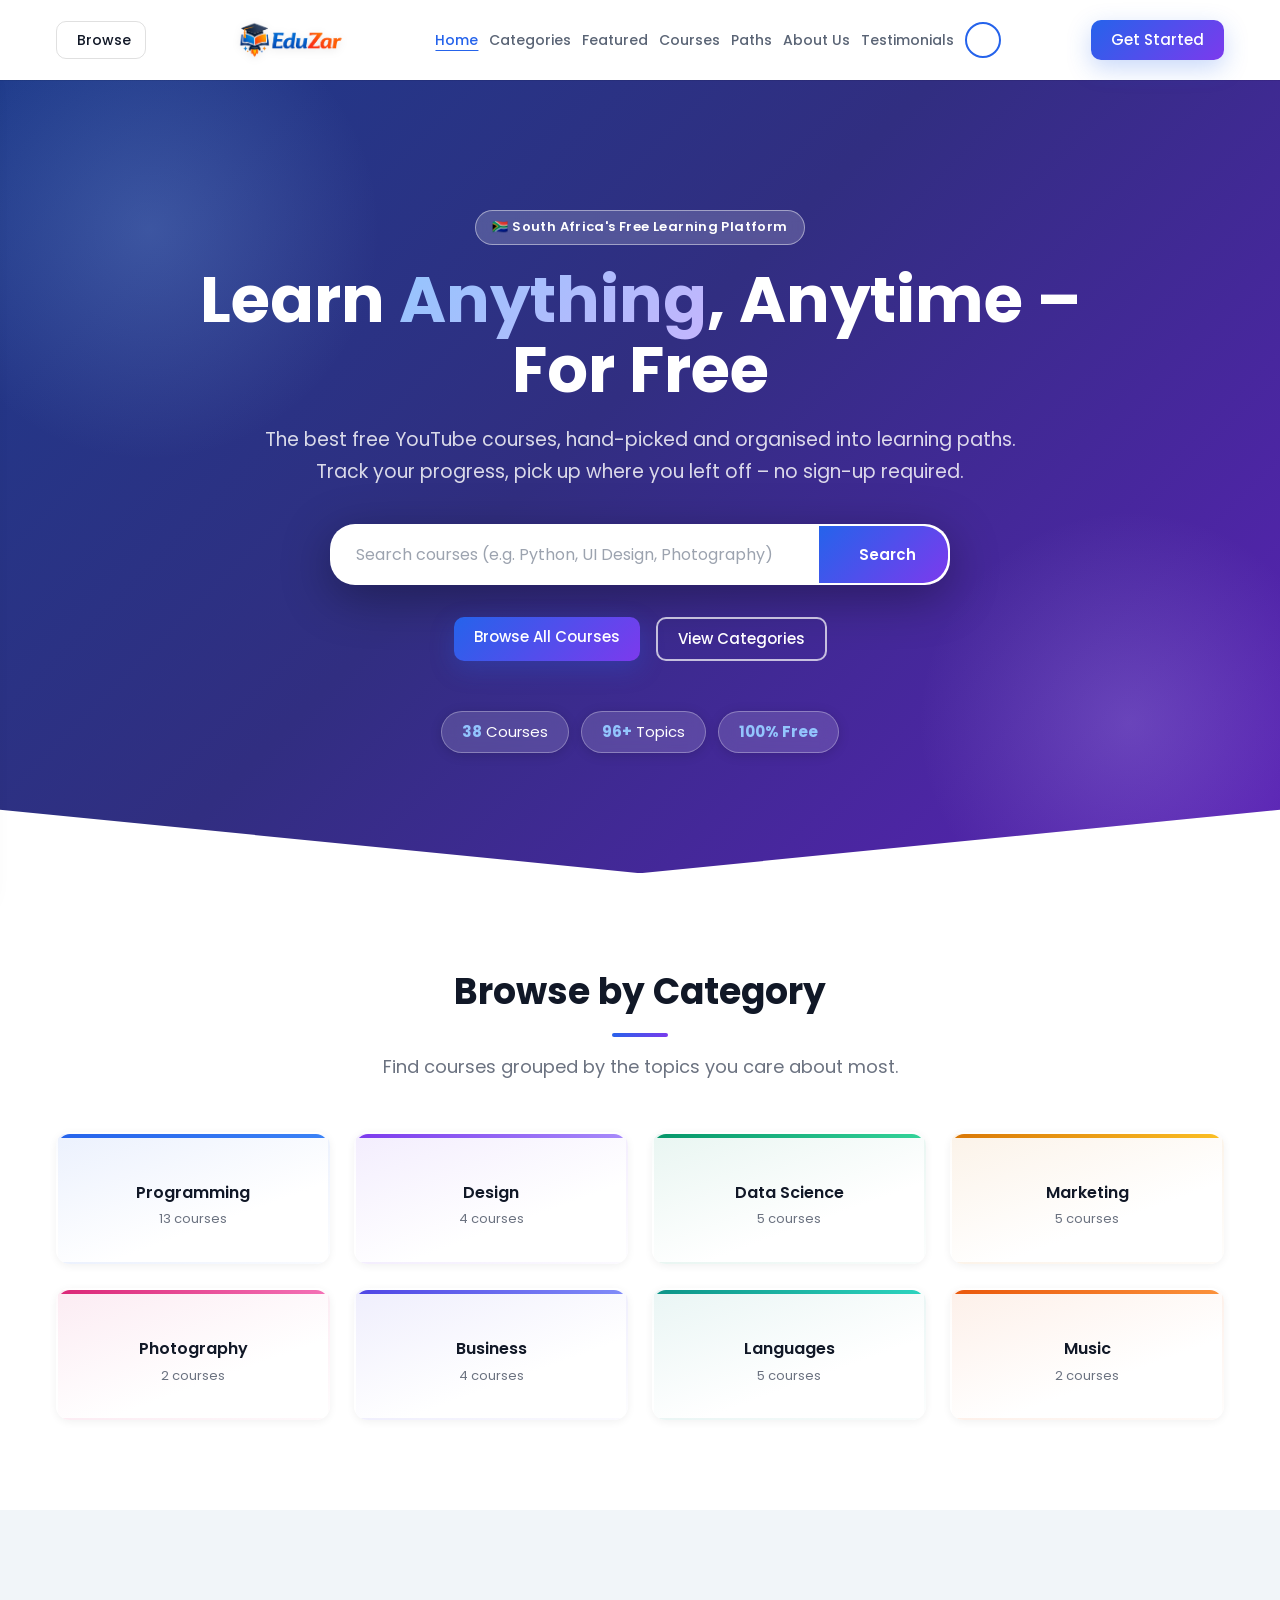
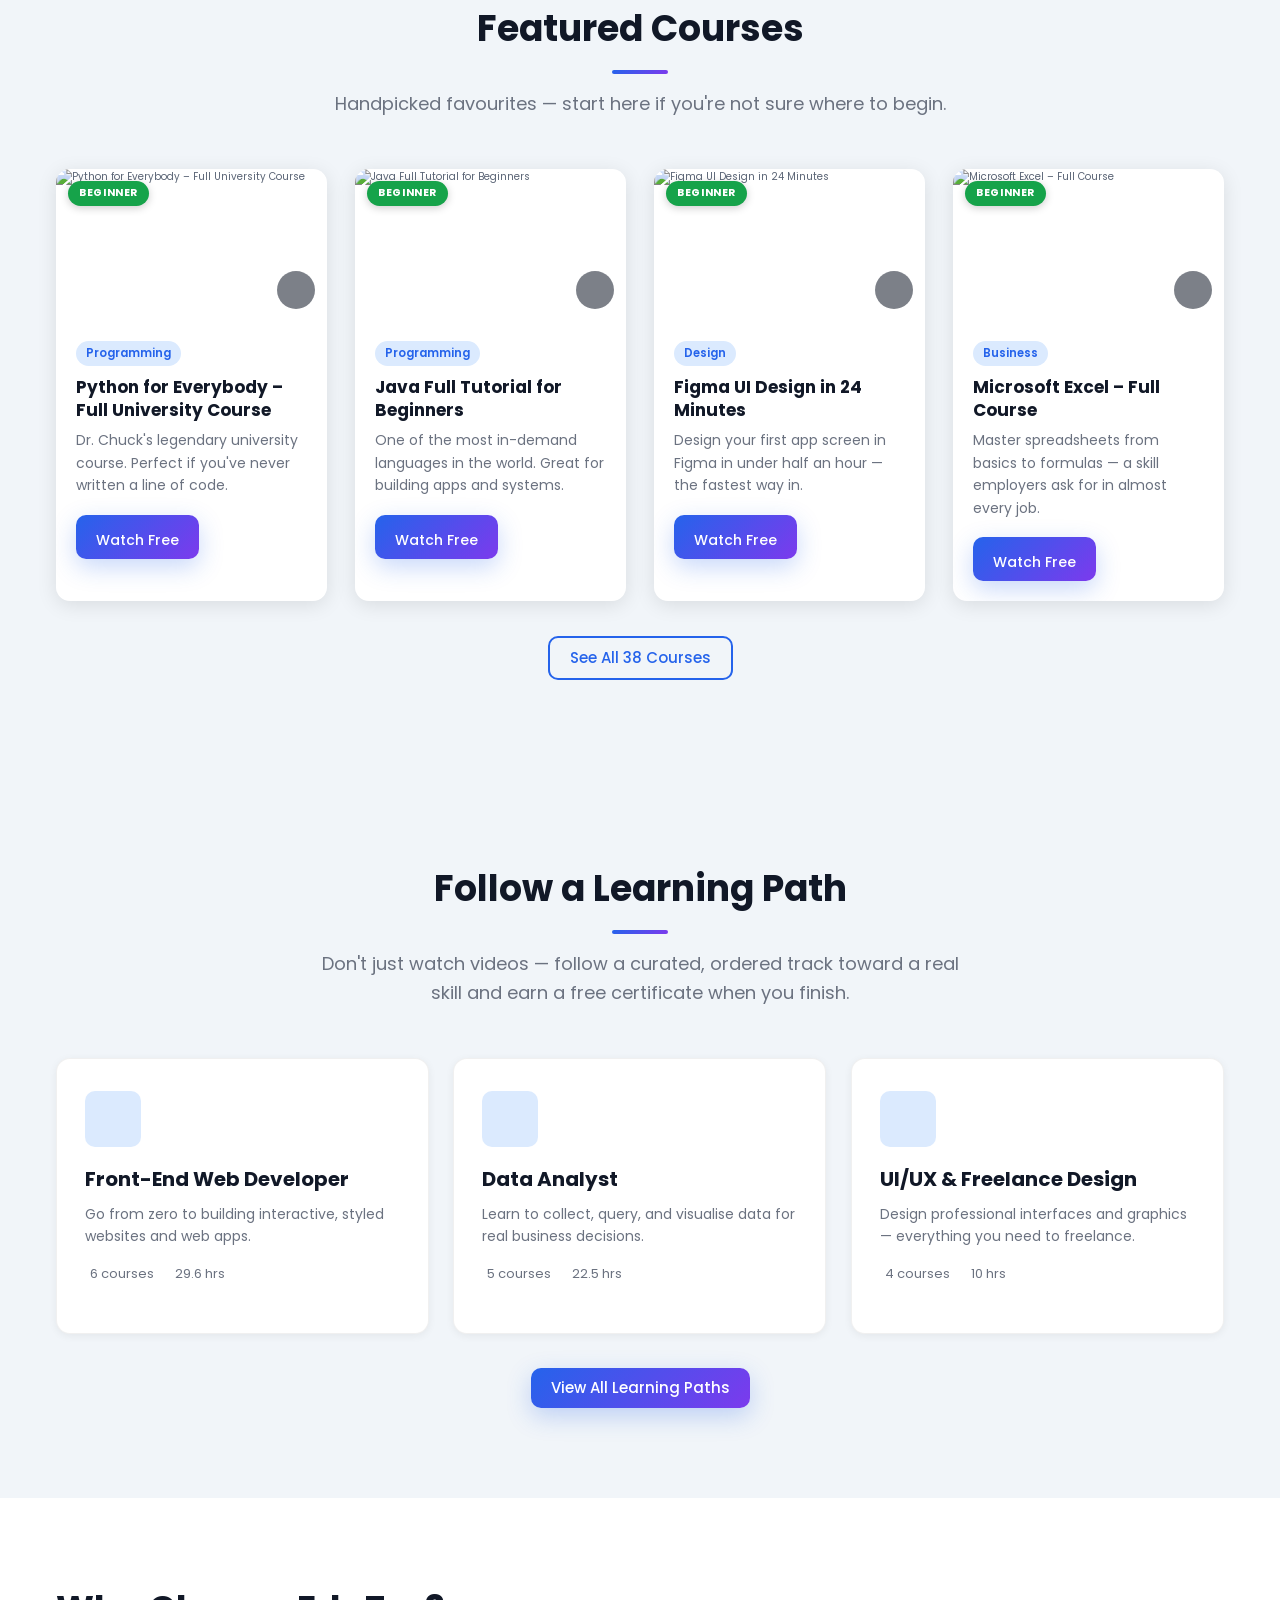
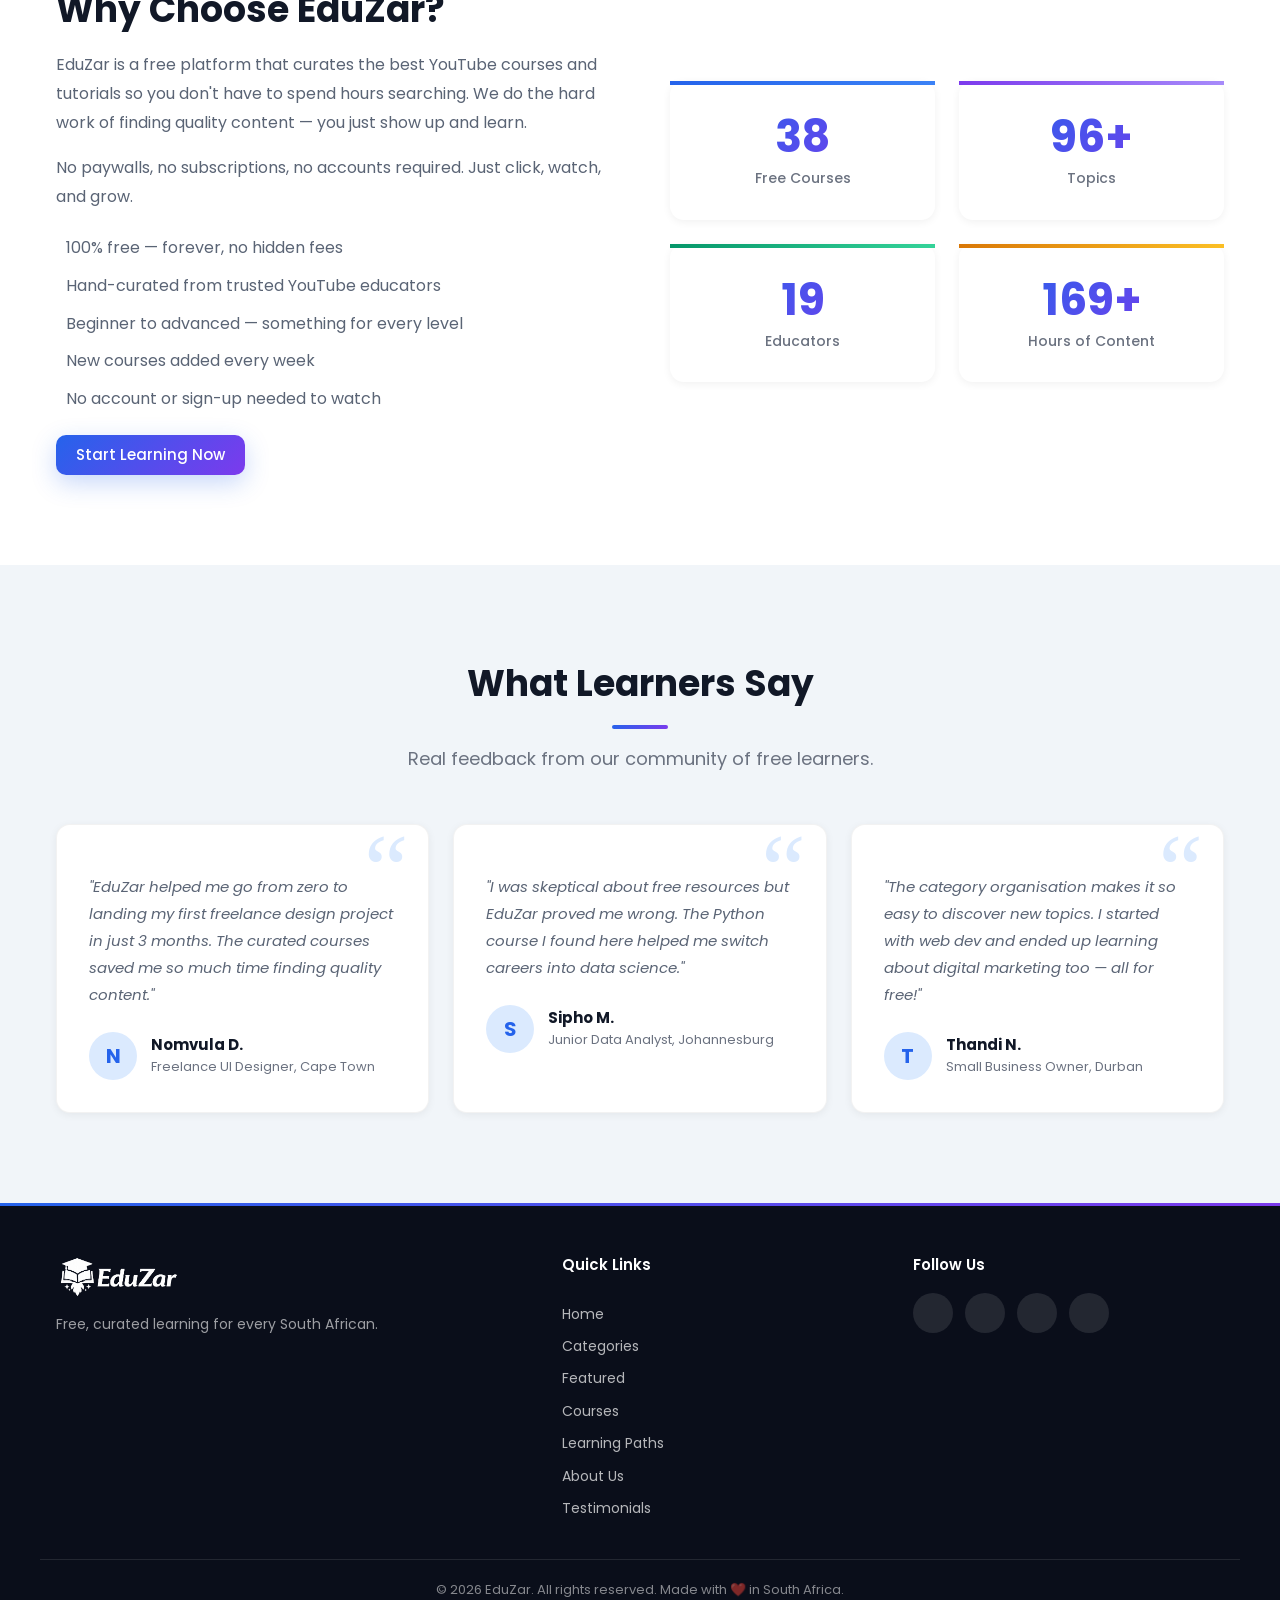
==== commit 1ac4af7e: "Fix broken course catalog, add progress tracking and filters - Replace 8 dead YouTube IDs and fix mi" ====
--- a/index.html
+++ b/index.html
@@ -3,15 +3,15 @@
 <head>
     <meta charset="UTF-8">
     <meta name="viewport" content="width=device-width, initial-scale=1.0">
-    <meta name="description" content="EduZar – Thousands of free, hand-curated YouTube courses. Learn anything, anytime, for free.">
+    <meta name="description" content="EduZar – free, hand-picked YouTube courses and learning paths. Learn anything, anytime, with no sign-up.">
     <meta property="og:title" content="EduZar – Learn Anything, Anytime, For Free">
-    <meta property="og:description" content="Thousands of hand-curated YouTube courses & tutorials. From beginner to pro – no sign-up required.">
+    <meta property="og:description" content="Hand-picked YouTube courses & learning paths with progress tracking and free certificates. No sign-up required.">
     <meta property="og:type" content="website">
     <meta property="og:image" content="images-eduzar/logo eduzar.png">
     <meta name="twitter:card" content="summary_large_image">
     <meta name="twitter:title" content="EduZar – Free Educational Platform">
-    <meta name="twitter:description" content="Thousands of hand-curated YouTube courses. Learn anything for free.">
-    <title>EduZar - Educational Platform</title>
+    <meta name="twitter:description" content="Hand-picked YouTube courses & learning paths. Learn anything for free.">
+    <title>EduZar – Learn Anything, For Free</title>
 
     <!-- PWA -->
     <link rel="manifest" href="manifest.json">
@@ -25,6 +25,7 @@
     <link href="https://fonts.googleapis.com/css2?family=Poppins:wght@400;500;700&display=swap" rel="stylesheet">
     <link href="https://cdn.jsdelivr.net/npm/remixicon@4.5.0/fonts/remixicon.css" rel="stylesheet"/>
     <link rel="stylesheet" href="styles.css">
+    <script>try{var t=localStorage.getItem("eduzar-theme");if(t==="dark"||(!t&&matchMedia("(prefers-color-scheme: dark)").matches))document.documentElement.setAttribute("data-theme","dark")}catch(e){}</script>
 </head>
 <body>
 
@@ -57,8 +58,8 @@
                 <li><a href="#home"         class="nav-link">Home</a></li>
                 <li><a href="#categories"   class="nav-link">Categories</a></li>
                 <li><a href="#featured"     class="nav-link">Featured</a></li>
-                <li><a href="courses.html"  class="nav-link" target="_blank">Courses</a></li>
-                <li><a href="paths.html"    class="nav-link" target="_blank">Paths</a></li>
+                <li><a href="courses.html"  class="nav-link">Courses</a></li>
+                <li><a href="paths.html"    class="nav-link">Paths</a></li>
                 <li><a href="#about"        class="nav-link">About Us</a></li>
                 <li><a href="#testimonials" class="nav-link">Testimonials</a></li>
                 <li>
@@ -70,7 +71,7 @@
         </nav>
 
         <div class="nav-auth">
-            <a href="courses.html" target="_blank" rel="noopener noreferrer" class="btn btn-primary btn-sm">Get Started</a>
+            <a href="courses.html" class="btn btn-primary btn-sm">Get Started</a>
         </div>
 
         <button class="open-menu" id="open-menu" aria-label="Open menu">
@@ -110,8 +111,8 @@
             <span class="hero-badge">🇿🇦 South Africa's Free Learning Platform</span>
             <h1>Learn <span class="highlight">Anything</span>, Anytime – For Free</h1>
             <p class="hero-subtitle">
-                Thousands of hand-curated YouTube courses &amp; tutorials.<br>
-                From beginner to pro – no sign-up required to start watching.
+                The best free YouTube courses, hand-picked and organised into learning paths.<br>
+                Track your progress, pick up where you left off – no sign-up required.
             </p>
 
             <div class="hero-search">
@@ -128,12 +129,12 @@
             </div>
 
             <div class="hero-cta">
-                <a href="courses.html" class="btn btn-primary" target="_blank" rel="noopener noreferrer">Browse All Courses</a>
+                <a href="courses.html" class="btn btn-primary">Browse All Courses</a>
                 <a href="#categories" class="btn btn-outline">View Categories</a>
             </div>
 
             <div class="hero-stats">
-                <div><strong id="stat-courses">32+</strong> Courses</div>
+                <div><strong id="stat-courses">37</strong> Courses</div>
                 <div><strong id="stat-topics">80+</strong> Topics</div>
                 <div><strong>100% Free</strong></div>
             </div>
@@ -142,6 +143,23 @@
 </section>
 
 <!-- ══════════════════════════════════════════════
+     CONTINUE LEARNING (shown once you've opened a course)
+══════════════════════════════════════════════ -->
+<section class="continue-learning" id="continue-learning" hidden>
+    <div class="container">
+        <div class="continue-header">
+            <div>
+                <h2>Continue Learning</h2>
+                <p>Pick up right where you left off.</p>
+            </div>
+            <a href="courses.html" class="btn btn-outline btn-sm">Browse more</a>
+        </div>
+        <!-- Populated from your watch history by main.js -->
+        <div class="recent-grid"></div>
+    </div>
+</section>
+
+<!-- ══════════════════════════════════════════════
      CATEGORIES
 ══════════════════════════════════════════════ -->
 <section class="categories reveal" id="categories">
@@ -150,45 +168,45 @@
         <p class="section-subtitle">Find courses grouped by the topics you care about most.</p>
 
         <div class="categories-grid">
-            <a href="courses.html?category=programming" class="category-card" target="_blank" rel="noopener noreferrer">
+            <a href="courses.html?category=programming" class="category-card">
                 <i class="ri-code-s-slash-line category-icon"></i>
                 <h3>Programming</h3>
-                <span>120+ courses</span>
-            </a>
-            <a href="courses.html?category=design" class="category-card" target="_blank" rel="noopener noreferrer">
+                <span>13 courses</span>
+            </a>
+            <a href="courses.html?category=design" class="category-card">
                 <i class="ri-palette-line category-icon"></i>
-                <h3>UI / UX Design</h3>
-                <span>60+ courses</span>
-            </a>
-            <a href="courses.html?category=data" class="category-card" target="_blank" rel="noopener noreferrer">
+                <h3>Design</h3>
+                <span>4 courses</span>
+            </a>
+            <a href="courses.html?category=data" class="category-card">
                 <i class="ri-bar-chart-line category-icon"></i>
                 <h3>Data Science</h3>
-                <span>45+ courses</span>
-            </a>
-            <a href="courses.html?category=marketing" class="category-card" target="_blank" rel="noopener noreferrer">
+                <span>5 courses</span>
+            </a>
+            <a href="courses.html?category=marketing" class="category-card">
                 <i class="ri-megaphone-line category-icon"></i>
                 <h3>Marketing</h3>
-                <span>40+ courses</span>
-            </a>
-            <a href="courses.html?category=design" class="category-card" target="_blank" rel="noopener noreferrer">
+                <span>5 courses</span>
+            </a>
+            <a href="courses.html?q=photo" class="category-card">
                 <i class="ri-camera-line category-icon"></i>
                 <h3>Photography</h3>
-                <span>30+ courses</span>
-            </a>
-            <a href="courses.html?category=business" class="category-card" target="_blank" rel="noopener noreferrer">
+                <span>2 courses</span>
+            </a>
+            <a href="courses.html?category=business" class="category-card">
                 <i class="ri-briefcase-line category-icon"></i>
                 <h3>Business</h3>
-                <span>50+ courses</span>
-            </a>
-            <a href="courses.html?category=language" class="category-card" target="_blank" rel="noopener noreferrer">
+                <span>4 courses</span>
+            </a>
+            <a href="courses.html?category=language" class="category-card">
                 <i class="ri-translate-2 category-icon"></i>
                 <h3>Languages</h3>
-                <span>35+ courses</span>
-            </a>
-            <a href="courses.html?category=music" class="category-card" target="_blank" rel="noopener noreferrer">
+                <span>5 courses</span>
+            </a>
+            <a href="courses.html?category=music" class="category-card">
                 <i class="ri-music-line category-icon"></i>
                 <h3>Music</h3>
-                <span>25+ courses</span>
+                <span>2 courses</span>
             </a>
         </div>
     </div>
@@ -206,7 +224,7 @@
         <div class="featured-grid"></div>
 
         <div style="text-align:center; margin-top: 3.5rem;">
-            <a href="courses.html" id="see-all-link" class="btn btn-outline" target="_blank" rel="noopener noreferrer">See All 32+ Courses</a>
+            <a href="courses.html" id="see-all-link" class="btn btn-outline">See All 37 Courses</a>
         </div>
     </div>
 </section>
@@ -223,7 +241,7 @@
         <div class="paths-teaser-grid"></div>
 
         <div style="text-align:center; margin-top: 3.5rem;">
-            <a href="paths.html" class="btn btn-primary" target="_blank" rel="noopener noreferrer">View All Learning Paths</a>
+            <a href="paths.html" class="btn btn-primary">View All Learning Paths</a>
         </div>
     </div>
 </section>
@@ -246,17 +264,17 @@
             <ul class="about-features">
                 <li><i class="ri-check-double-line"></i> 100% free — forever, no hidden fees</li>
                 <li><i class="ri-check-double-line"></i> Hand-curated from trusted YouTube educators</li>
-                <li><i class="ri-check-double-line"></i> Covers 120+ topics across every skill level</li>
+                <li><i class="ri-check-double-line"></i> Beginner to advanced — something for every level</li>
                 <li><i class="ri-check-double-line"></i> New courses added every week</li>
                 <li><i class="ri-check-double-line"></i> No account or sign-up needed to watch</li>
             </ul>
 
-            <a href="courses.html" class="btn btn-primary" target="_blank" rel="noopener noreferrer">Start Learning Now</a>
+            <a href="courses.html" class="btn btn-primary">Start Learning Now</a>
         </div>
 
         <div class="about-stats">
             <div class="stat-box">
-                <strong id="stat-courses-2">32+</strong>
+                <strong id="stat-courses-2">37</strong>
                 <span>Free Courses</span>
             </div>
             <div class="stat-box">
@@ -264,11 +282,11 @@
                 <span>Topics</span>
             </div>
             <div class="stat-box">
-                <strong id="stat-educators">17+</strong>
+                <strong id="stat-educators">18</strong>
                 <span>Educators</span>
             </div>
             <div class="stat-box">
-                <strong id="stat-hours">243+</strong>
+                <strong id="stat-hours">185+</strong>
                 <span>Hours of Content</span>
             </div>
         </div>
@@ -377,4 +395,4 @@
     }
 </script>
 </body>
-</html>+</html>
--- a/styles.css
+++ b/styles.css
@@ -84,6 +84,31 @@
 img { max-width: 100%; height: auto; object-fit: contain; }
 button { cursor: pointer; border: none; background: none; font: inherit; }
 
+:focus-visible {
+    outline: 3px solid var(--primary-clr);
+    outline-offset: 2px;
+}
+.sr-only {
+    position: absolute;
+    width: 1px; height: 1px;
+    padding: 0; margin: -1px;
+    overflow: hidden;
+    clip: rect(0,0,0,0);
+    white-space: nowrap;
+    border: 0;
+}
+[hidden] { display: none !important; }
+
+@media (prefers-reduced-motion: reduce) {
+    html { scroll-behavior: auto; }
+    *, *::before, *::after {
+        animation-duration: 0.01ms !important;
+        animation-iteration-count: 1 !important;
+        transition-duration: 0.01ms !important;
+    }
+    .reveal { opacity: 1; transform: none; }
+}
+
 /* ── Reusable ───────────────────────────────────── */
 .container {
     width: 100%;
@@ -608,10 +633,14 @@
     background: var(--white-clr);
 }
 
+/* 4 → 2 columns so the 8 categories always fill even rows */
 .categories-grid {
     display: grid;
-    grid-template-columns: repeat(auto-fit, minmax(160px, 1fr));
+    grid-template-columns: repeat(4, 1fr);
     gap: 2.4rem;
+}
+@media (max-width: 768px) {
+    .categories-grid { grid-template-columns: repeat(2, 1fr); gap: 1.6rem; }
 }
 
 .category-card {
@@ -645,15 +674,27 @@
     box-shadow: 0 16px 32px rgba(0,0,0,0.1);
 }
 
-/* Per-category accent colors + subtle tinted backgrounds */
-.categories-grid .category-card:nth-child(1) { --cat-color: #2563eb; --cat-gradient: linear-gradient(90deg,#2563eb,#3b82f6); background: linear-gradient(160deg,#eff6ff 0%,var(--card-bg) 60%); }
-.categories-grid .category-card:nth-child(2) { --cat-color: #7c3aed; --cat-gradient: linear-gradient(90deg,#7c3aed,#a78bfa); background: linear-gradient(160deg,#f5f3ff 0%,var(--card-bg) 60%); }
-.categories-grid .category-card:nth-child(3) { --cat-color: #059669; --cat-gradient: linear-gradient(90deg,#059669,#34d399); background: linear-gradient(160deg,#ecfdf5 0%,var(--card-bg) 60%); }
-.categories-grid .category-card:nth-child(4) { --cat-color: #d97706; --cat-gradient: linear-gradient(90deg,#d97706,#fbbf24); background: linear-gradient(160deg,#fffbeb 0%,var(--card-bg) 60%); }
-.categories-grid .category-card:nth-child(5) { --cat-color: #db2777; --cat-gradient: linear-gradient(90deg,#db2777,#f472b6); background: linear-gradient(160deg,#fdf2f8 0%,var(--card-bg) 60%); }
-.categories-grid .category-card:nth-child(6) { --cat-color: #6366f1; --cat-gradient: linear-gradient(90deg,#6366f1,#818cf8); background: linear-gradient(160deg,#eef2ff 0%,var(--card-bg) 60%); }
-.categories-grid .category-card:nth-child(7) { --cat-color: #0d9488; --cat-gradient: linear-gradient(90deg,#0d9488,#2dd4bf); background: linear-gradient(160deg,#f0fdfa 0%,var(--card-bg) 60%); }
-.categories-grid .category-card:nth-child(8) { --cat-color: #f97316; --cat-gradient: linear-gradient(90deg,#f97316,#fb923c); background: linear-gradient(160deg,#fff7ed 0%,var(--card-bg) 60%); }
+/* Per-category accent colors. The tint is mixed from the accent itself, so it
+   reads as a soft wash in light mode and a subtle glow in dark mode. */
+.categories-grid .category-card:nth-child(1) { --cat-color: #2563eb; --cat-color-2: #3b82f6; }
+.categories-grid .category-card:nth-child(2) { --cat-color: #7c3aed; --cat-color-2: #a78bfa; }
+.categories-grid .category-card:nth-child(3) { --cat-color: #059669; --cat-color-2: #34d399; }
+.categories-grid .category-card:nth-child(4) { --cat-color: #d97706; --cat-color-2: #fbbf24; }
+.categories-grid .category-card:nth-child(5) { --cat-color: #db2777; --cat-color-2: #f472b6; }
+.categories-grid .category-card:nth-child(6) { --cat-color: #4f46e5; --cat-color-2: #818cf8; }
+.categories-grid .category-card:nth-child(7) { --cat-color: #0d9488; --cat-color-2: #2dd4bf; }
+.categories-grid .category-card:nth-child(8) { --cat-color: #ea580c; --cat-color-2: #fb923c; }
+.categories-grid .category-card {
+    --cat-gradient: linear-gradient(90deg, var(--cat-color), var(--cat-color-2));
+    background: linear-gradient(160deg, color-mix(in srgb, var(--cat-color) 9%, var(--card-bg)) 0%, var(--card-bg) 65%);
+}
+/* Dark mode: brighter icons, a faint tint and a hairline border instead of a grey smear */
+[data-theme="dark"] .categories-grid .category-card {
+    background: linear-gradient(160deg, color-mix(in srgb, var(--cat-color) 16%, var(--card-bg)) 0%, var(--card-bg) 70%);
+    border-color: rgba(255,255,255,0.06);
+}
+[data-theme="dark"] .categories-grid .category-card .category-icon { color: var(--cat-color-2); }
+[data-theme="dark"] .categories-grid .category-card:hover { border-color: var(--cat-color-2); }
 
 .category-icon {
     font-size: 4rem;
@@ -1056,8 +1097,9 @@
     box-shadow: 0 2px 8px rgba(0,0,0,0.2);
 }
 /* Color-coded by difficulty */
-.course-card[data-tags*="intermediate"] .course-badge { background: var(--orange-clr); }
-.course-card[data-tags*="advanced"]     .course-badge { background: var(--red-clr); }
+[data-level="intermediate"] .course-badge { background: var(--orange-clr); }
+[data-level="advanced"]     .course-badge { background: var(--red-clr); }
+[data-level] .course-badge.course-new { background: var(--teal-clr); }
 
 /* "New" badge */
 .course-new {
@@ -1119,11 +1161,99 @@
 
 .no-results {
     text-align: center;
-    font-size: 1.8rem;
+    font-size: 1.7rem;
     color: var(--slate-gray);
     padding: 4rem 0;
     display: none;
 }
+.no-results > i { font-size: 4.8rem; color: var(--primary-clr); display: block; margin-bottom: 1rem; }
+.no-results p { margin-bottom: 2rem; }
+.no-results .btn { width: auto; }
+
+/* ── Results count + level/sort selects ────────── */
+.filter-tools {
+    display: flex;
+    justify-content: space-between;
+    align-items: center;
+    flex-wrap: wrap;
+    gap: 1.2rem;
+    margin: -1.6rem 0 2.4rem;
+}
+.results-count { font-size: 1.4rem; color: var(--slate-gray); font-weight: 500; }
+.filter-selects { display: flex; gap: 1rem; flex-wrap: wrap; }
+.select-control {
+    display: flex;
+    align-items: center;
+    gap: 0.6rem;
+    padding: 0 1.2rem;
+    border: 2px solid var(--filter-border);
+    border-radius: var(--radius-pill);
+    background: var(--card-bg);
+    color: var(--slate-gray);
+    font-size: 1.6rem;
+    transition: border-color var(--transition-1);
+}
+.select-control:focus-within { border-color: var(--primary-clr); }
+.select-control select {
+    border: none;
+    background: transparent;
+    font-family: var(--ff-poppins);
+    font-size: 1.4rem;
+    font-weight: 500;
+    color: var(--dark-clr);
+    padding: 0.8rem 0.4rem;
+    cursor: pointer;
+    outline: none;
+}
+.select-control option { background: var(--card-bg); color: var(--dark-clr); }
+
+/* ── Watch progress + completed state on cards ── */
+.watch-progress {
+    position: absolute;
+    left: 0; right: 0; bottom: 0;
+    height: 0.5rem;
+    background: rgba(255,255,255,0.35);
+    z-index: 1;
+}
+.watch-progress-fill { height: 100%; background: var(--red-clr); transition: width 0.4s ease; }
+[data-completed="true"] .watch-progress-fill { background: var(--green-clr); }
+
+.completed-badge {
+    position: absolute;
+    left: 1.2rem;
+    bottom: 1.6rem;
+    display: none;
+    align-items: center;
+    gap: 0.4rem;
+    background: var(--green-clr);
+    color: #fff;
+    font-size: 1.15rem;
+    font-weight: 700;
+    padding: 0.35rem 1rem;
+    border-radius: var(--radius-pill);
+    box-shadow: 0 2px 8px rgba(0,0,0,0.2);
+    z-index: 1;
+}
+.course-card[data-completed="true"] .completed-badge { display: inline-flex; }
+
+/* ── Continue Learning (homepage) ──────────────── */
+.continue-learning { padding: 7rem 0 2rem; background: var(--white-clr); }
+.continue-header {
+    display: flex;
+    justify-content: space-between;
+    align-items: flex-end;
+    gap: 1.6rem;
+    margin-bottom: 2.8rem;
+}
+.continue-header h2 { font-size: 2.8rem; font-weight: 700; color: var(--dark-clr); line-height: 1.2; }
+.continue-header p { font-size: 1.5rem; color: var(--slate-gray); }
+.continue-header .btn { width: auto; flex-shrink: 0; }
+.recent-grid {
+    display: grid;
+    grid-template-columns: repeat(auto-fill, minmax(240px, 1fr));
+    gap: 2.4rem;
+}
+.recent-grid .course-info h3 { font-size: 1.5rem; }
 
 /* ── Card entrance animation ───────────────────── */
 @media (prefers-reduced-motion: no-preference) {
@@ -1191,8 +1321,10 @@
     opacity: 0;
     visibility: hidden;
     transition: opacity var(--transition-1), transform var(--transition-1), visibility var(--transition-1);
-    z-index: 2100;
-    white-space: nowrap;
+    z-index: 2200;
+    width: max-content;
+    max-width: calc(100vw - 3.2rem);
+    text-align: center;
 }
 #eduzar-toast.show {
     opacity: 1;
@@ -1206,7 +1338,7 @@
 .video-modal {
     position: fixed;
     inset: 0;
-    z-index: 2000;
+    z-index: 2050; /* above the path modal (a video can be opened from a path), below the certificate */
     display: flex;
     align-items: center;
     justify-content: center;
@@ -1330,6 +1462,38 @@
     margin-left: auto;
 }
 .video-modal-meta a:hover { text-decoration: underline; }
+.video-modal-share {
+    display: flex;
+    align-items: center;
+    gap: 0.6rem;
+    margin-left: auto;
+    color: var(--primary-clr);
+    font-weight: 600;
+    font-size: 1.4rem;
+}
+.video-modal-share:hover { text-decoration: underline; }
+.video-modal-share + a { margin-left: 0; }
+
+.video-modal-actions { display: flex; align-items: center; gap: 1rem; flex-shrink: 0; }
+.complete-btn {
+    display: flex;
+    align-items: center;
+    gap: 0.6rem;
+    height: 4.6rem;
+    padding: 0 1.8rem;
+    border-radius: var(--radius-pill);
+    background: var(--light-bg);
+    color: var(--dark-clr);
+    font-size: 1.4rem;
+    font-weight: 600;
+    transition: background var(--transition-1), color var(--transition-1);
+}
+.complete-btn i { font-size: 2rem; }
+.complete-btn:hover { background: var(--primary-clr-3); color: var(--primary-clr); }
+.complete-btn.active { background: rgba(22,163,74,0.14); color: var(--green-clr); }
+.complete-btn.active i { animation: heart-pop 0.35s ease; }
+
+.video-modal-related-title { font-size: 1.5rem; font-weight: 600; color: var(--dark-clr); margin-bottom: 1.2rem; }
 
 .video-modal-related {
     display: grid;
@@ -1582,6 +1746,19 @@
     flex-shrink: 0;
     transition: color var(--transition-1);
 }
+.path-row.next { box-shadow: inset 0 0 0 2px var(--primary-clr); }
+.path-row.done .path-row-info strong { color: var(--slate-gray); }
+.path-row-next, .path-row-watched {
+    font-style: normal;
+    font-weight: 600;
+    font-size: 1.1rem;
+    padding: 0.1rem 0.8rem;
+    border-radius: var(--radius-pill);
+    margin-left: 0.4rem;
+    white-space: nowrap;
+}
+.path-row-next { background: var(--primary-clr); color: #fff; }
+.path-row-watched { background: var(--primary-clr-3); color: var(--primary-clr); }
 .path-row-complete:hover { color: var(--primary-clr); }
 .path-row-complete.active { color: var(--green-clr); }
 .path-row-complete.active i { animation: heart-pop 0.35s ease; }
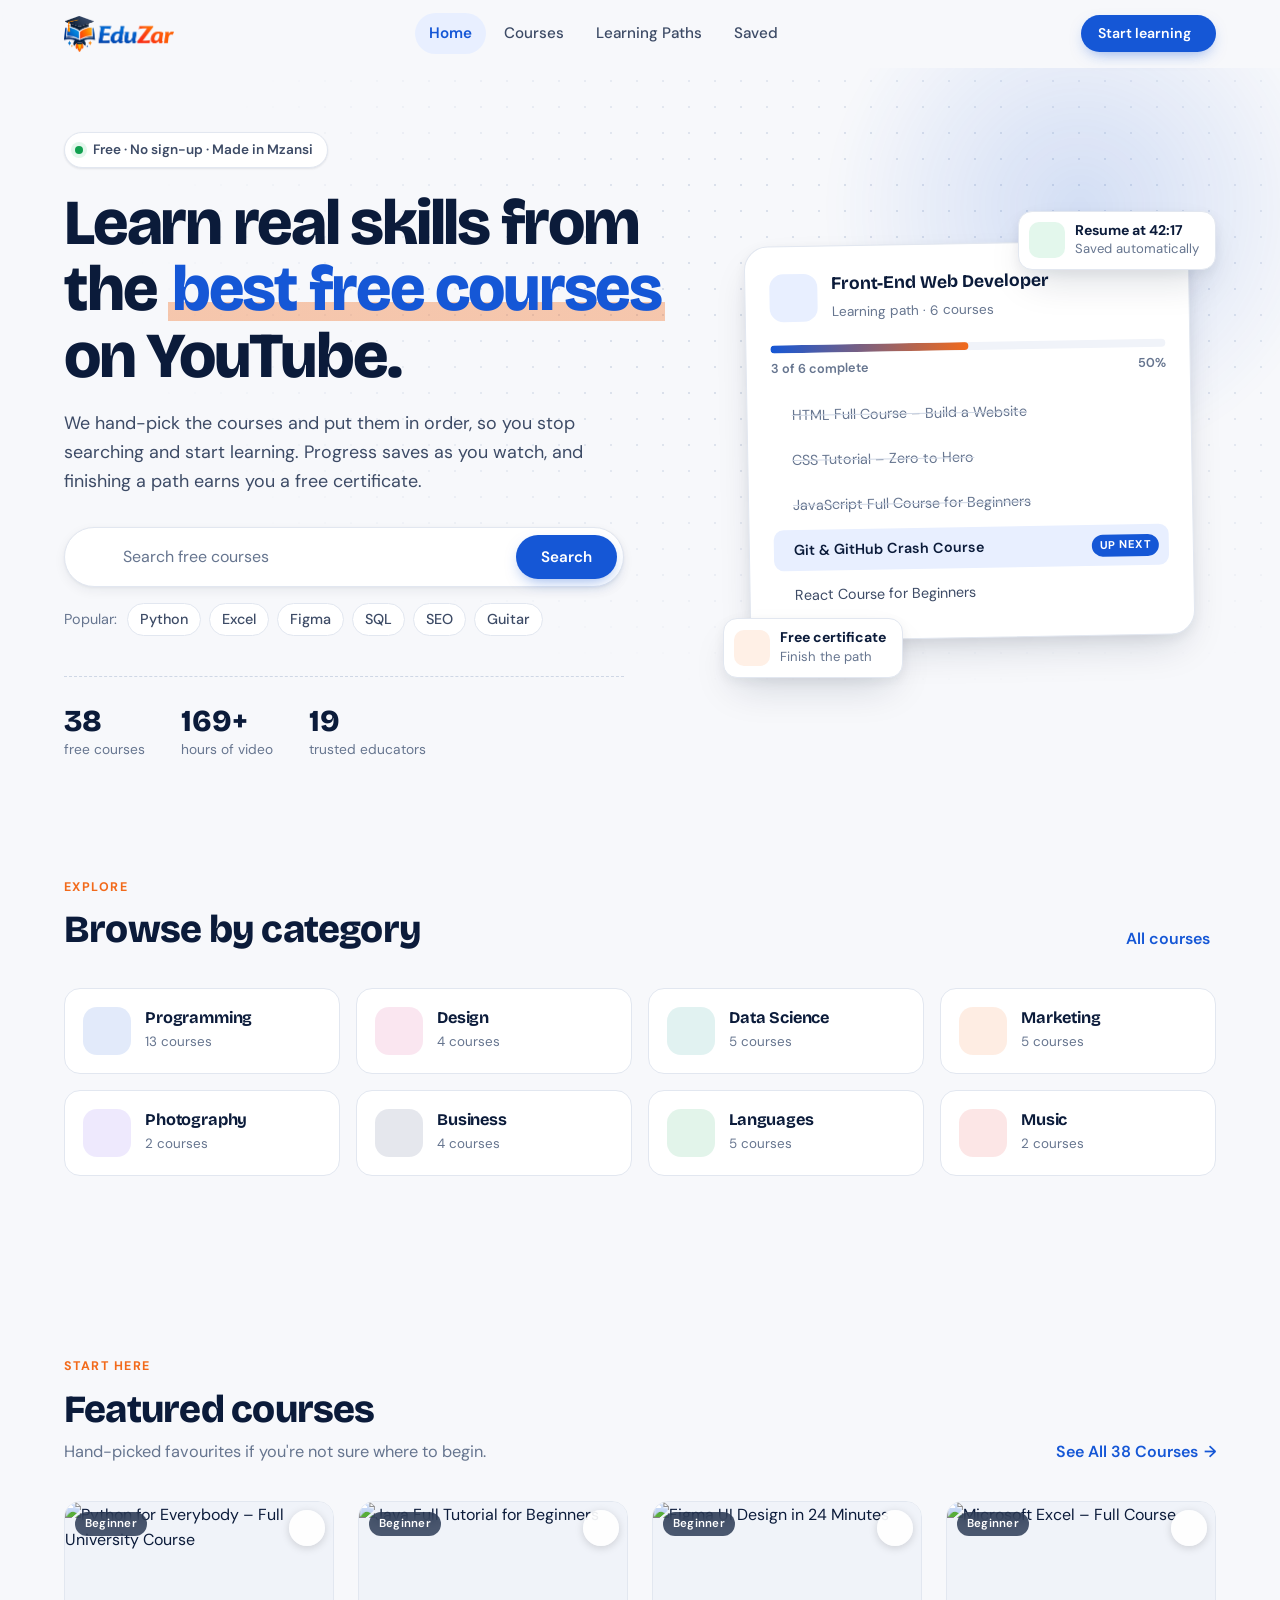
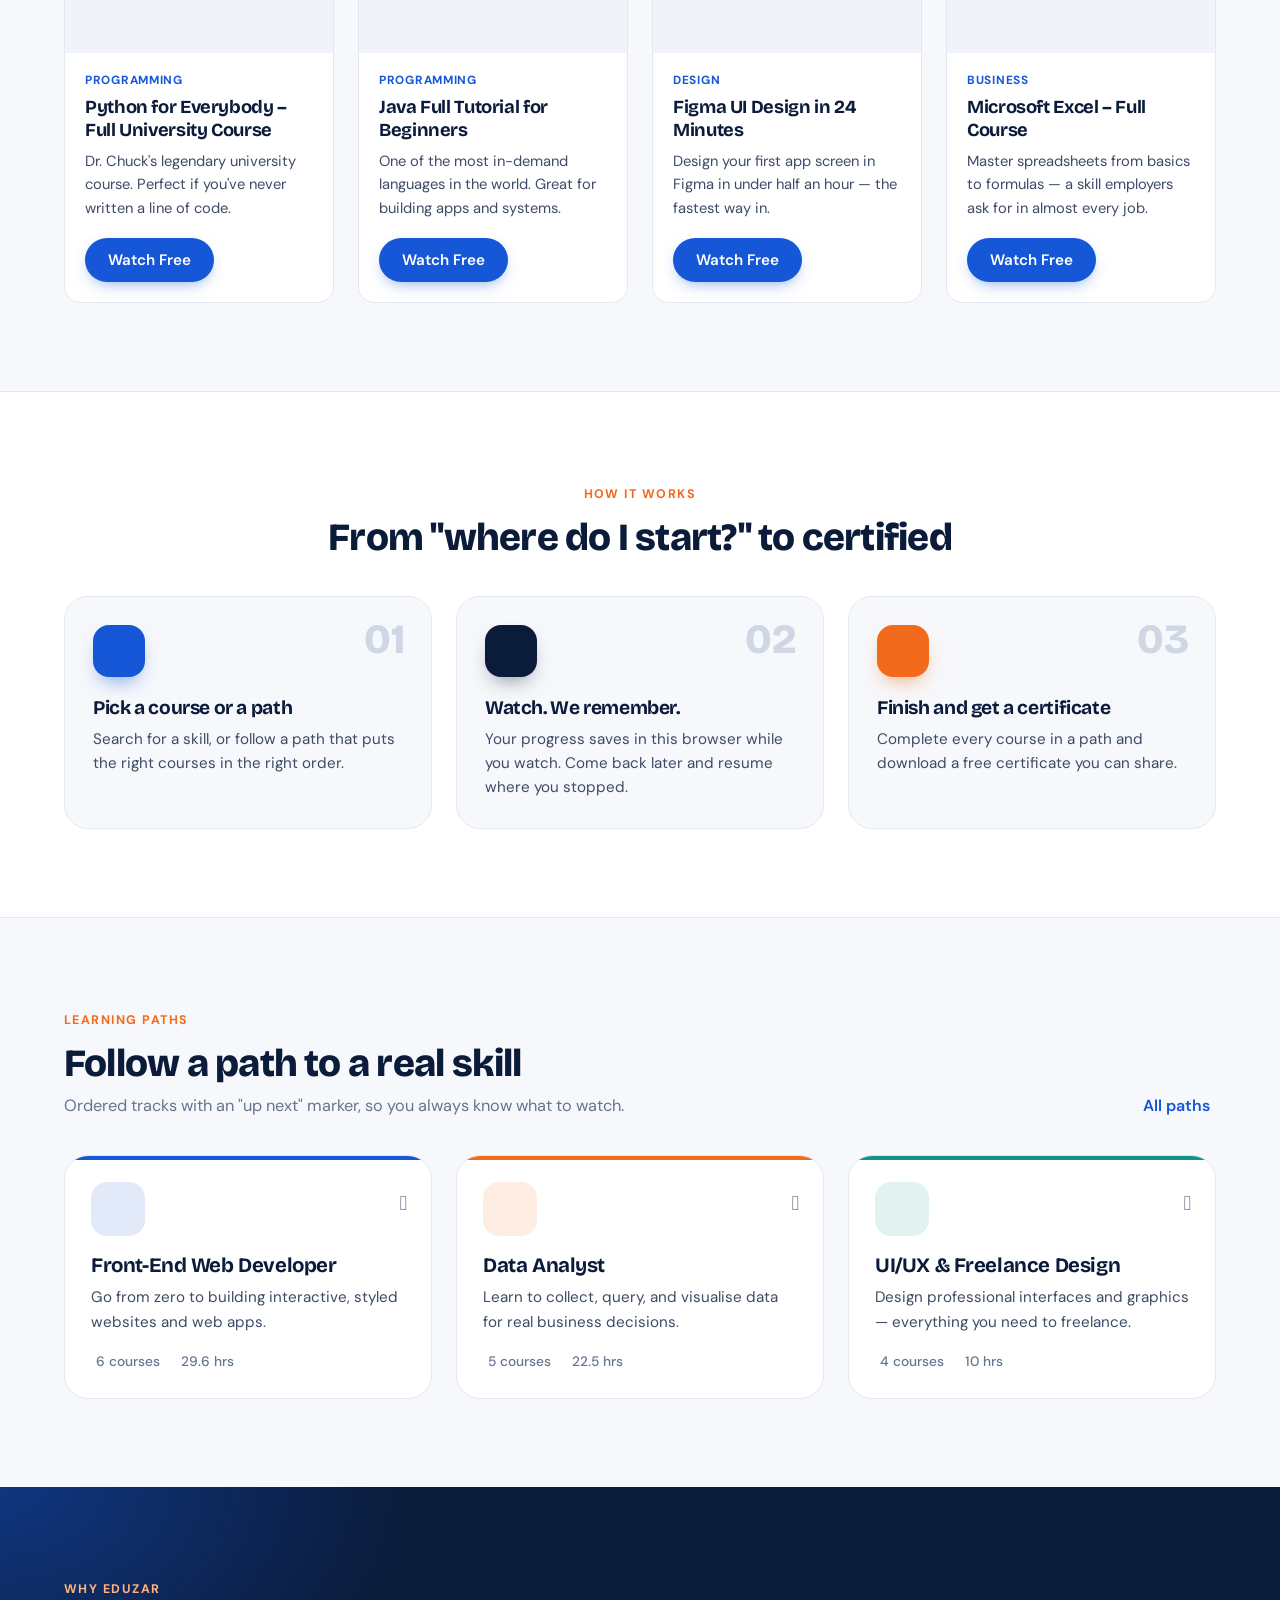
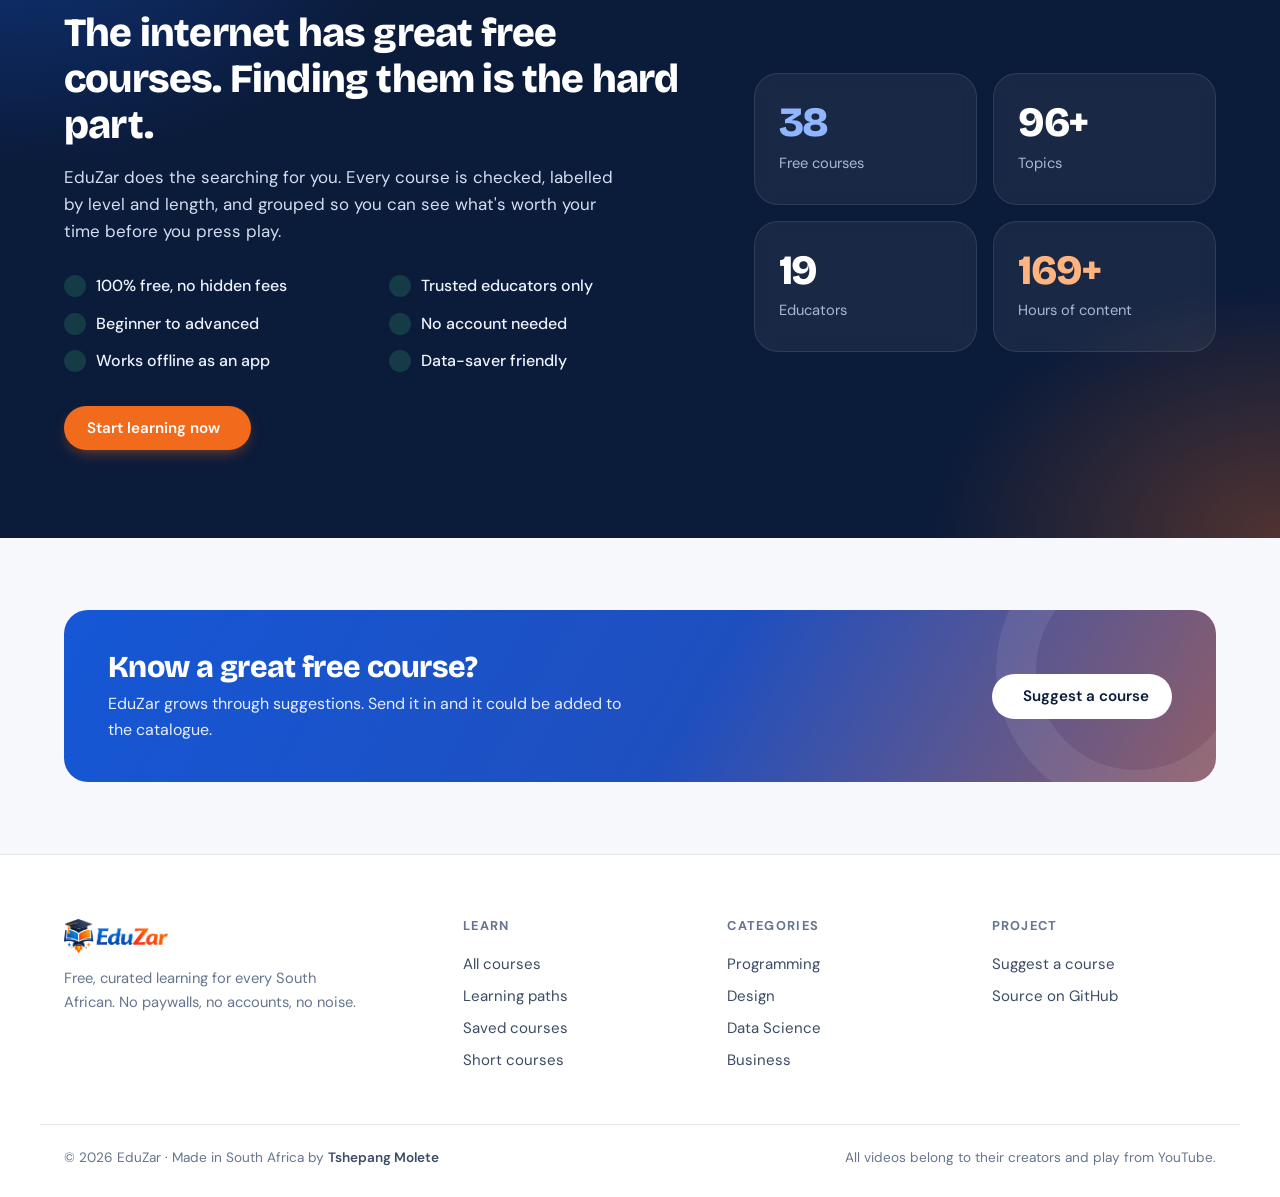
==== commit 58ec3b48: "Redesign UI: logo-based design system, mobile bottom nav, compact course list - New palette from the" ====
--- a/index.html
+++ b/index.html
@@ -1,397 +1,331 @@
 <!DOCTYPE html>
-<html lang="en">
+<html lang="en-ZA">
 <head>
     <meta charset="UTF-8">
-    <meta name="viewport" content="width=device-width, initial-scale=1.0">
-    <meta name="description" content="EduZar – free, hand-picked YouTube courses and learning paths. Learn anything, anytime, with no sign-up.">
+    <meta name="viewport" content="width=device-width, initial-scale=1.0, viewport-fit=cover">
+    <title>EduZar – Learn Anything, For Free</title>
+    <meta name="description" content="Free, hand-picked YouTube courses and learning paths. Track your progress and earn free certificates. No sign-up required.">
+    <link rel="canonical" href="https://tshepangscara.github.io/eduzar/">
     <meta property="og:title" content="EduZar – Learn Anything, Anytime, For Free">
-    <meta property="og:description" content="Hand-picked YouTube courses & learning paths with progress tracking and free certificates. No sign-up required.">
+    <meta property="og:description" content="Free, hand-picked YouTube courses and learning paths. Track your progress and earn free certificates. No sign-up required.">
     <meta property="og:type" content="website">
-    <meta property="og:image" content="images-eduzar/logo eduzar.png">
+    <meta property="og:url" content="https://tshepangscara.github.io/eduzar/">
+    <meta property="og:image" content="https://tshepangscara.github.io/eduzar/images-eduzar/og-image.png">
+    <meta property="og:image:width" content="1200">
+    <meta property="og:image:height" content="630">
     <meta name="twitter:card" content="summary_large_image">
-    <meta name="twitter:title" content="EduZar – Free Educational Platform">
-    <meta name="twitter:description" content="Hand-picked YouTube courses & learning paths. Learn anything for free.">
-    <title>EduZar – Learn Anything, For Free</title>
+    <meta name="twitter:title" content="EduZar – Learn Anything, Anytime, For Free">
+    <meta name="twitter:description" content="Free, hand-picked YouTube courses and learning paths. Track your progress and earn free certificates. No sign-up required.">
+    <meta name="twitter:image" content="https://tshepangscara.github.io/eduzar/images-eduzar/og-image.png">
 
     <!-- PWA -->
     <link rel="manifest" href="manifest.json">
-    <meta name="theme-color" content="#007bff">
+    <meta name="theme-color" content="#f7f8fb" media="(prefers-color-scheme: light)">
+    <meta name="theme-color" content="#0a1224" media="(prefers-color-scheme: dark)">
     <meta name="mobile-web-app-capable" content="yes">
     <meta name="apple-mobile-web-app-capable" content="yes">
     <meta name="apple-mobile-web-app-status-bar-style" content="default">
     <meta name="apple-mobile-web-app-title" content="EduZar">
-    <link rel="apple-touch-icon" href="images-eduzar/logo eduzar.png">
-
-    <link href="https://fonts.googleapis.com/css2?family=Poppins:wght@400;500;700&display=swap" rel="stylesheet">
-    <link href="https://cdn.jsdelivr.net/npm/remixicon@4.5.0/fonts/remixicon.css" rel="stylesheet"/>
+    <link rel="icon" type="image/png" href="images-eduzar/favicon.png">
+    <link rel="apple-touch-icon" href="images-eduzar/apple-touch-icon.png">
+
+    <link rel="preconnect" href="https://fonts.googleapis.com">
+    <link rel="preconnect" href="https://fonts.gstatic.com" crossorigin>
+    <link href="https://fonts.googleapis.com/css2?family=Bricolage+Grotesque:opsz,wght@12..96,600;12..96,700;12..96,800&family=DM+Sans:opsz,wght@9..40,400;9..40,500;9..40,600;9..40,700&display=swap" rel="stylesheet">
+    <link href="https://cdn.jsdelivr.net/npm/remixicon@4.5.0/fonts/remixicon.css" rel="stylesheet">
     <link rel="stylesheet" href="styles.css">
     <script>try{var t=localStorage.getItem("eduzar-theme");if(t==="dark"||(!t&&matchMedia("(prefers-color-scheme: dark)").matches))document.documentElement.setAttribute("data-theme","dark")}catch(e){}</script>
 </head>
-<body>
-
-<!-- ══════════════════════════════════════════════
-     HEADER
-══════════════════════════════════════════════ -->
+<body data-page="index">
+<a class="skip-link" href="#main">Skip to content</a>
+
 <header class="header" id="header">
-    <div class="container">
-
-        <button class="categories-btn" id="categories-btn" aria-label="Browse categories">
-            <i class="ri-apps-2-line"></i>
-            <span>Browse</span>
-        </button>
-
-        <a href="index.html" class="logo">
-            <img src="images-eduzar/logo eduzar.png" alt="EduZar Logo">
+    <div class="container header-inner">
+        <a href="index.html" class="logo" aria-label="EduZar home">
+            <img class="logo-light" src="images-eduzar/logo.png" alt="EduZar" width="885" height="289">
+            <img class="logo-dark" src="images-eduzar/logo-dark.png" alt="" width="885" height="289">
         </a>
 
-        <nav class="navbar" id="navbar">
-            <div class="nav-header">
-                <a href="index.html" class="logo mobile-logo">
-                    <img src="images-eduzar/logo eduzar.png" alt="EduZar Logo">
-                </a>
-                <button class="close-menu" id="close-menu" aria-label="Close menu">
-                    <i class="ri-close-line"></i>
-                </button>
-            </div>
-
+        <nav class="navbar" id="navbar" aria-label="Main">
             <ul class="nav-list">
-                <li><a href="#home"         class="nav-link">Home</a></li>
-                <li><a href="#categories"   class="nav-link">Categories</a></li>
-                <li><a href="#featured"     class="nav-link">Featured</a></li>
-                <li><a href="courses.html"  class="nav-link">Courses</a></li>
-                <li><a href="paths.html"    class="nav-link">Paths</a></li>
-                <li><a href="#about"        class="nav-link">About Us</a></li>
-                <li><a href="#testimonials" class="nav-link">Testimonials</a></li>
-                <li>
-                    <button class="dark-toggle" id="dark-toggle" aria-label="Toggle dark mode">
-                        <i class="ri-moon-line"></i>
-                    </button>
-                </li>
+                <li><a href="index.html" class="nav-link" data-nav="index">Home</a></li>
+                <li><a href="courses.html" class="nav-link" data-nav="courses">Courses</a></li>
+                <li><a href="paths.html" class="nav-link" data-nav="paths">Learning Paths</a></li>
+                <li><a href="courses.html?category=favorites" class="nav-link" data-nav="saved">Saved</a></li>
             </ul>
         </nav>
 
-        <div class="nav-auth">
-            <a href="courses.html" class="btn btn-primary btn-sm">Get Started</a>
-        </div>
-
-        <button class="open-menu" id="open-menu" aria-label="Open menu">
-            <i class="ri-menu-3-line"></i>
-        </button>
+        <div class="header-actions">
+            <button class="icon-btn dark-toggle" id="dark-toggle" aria-label="Toggle dark mode">
+                <i class="ri-moon-line"></i>
+            </button>
+            <a href="courses.html" class="btn btn-primary btn-sm header-cta">Start learning <i class="ri-arrow-right-line"></i></a>
+        </div>
     </div>
 </header>
 
-<!-- Overlay for mobile menu -->
-<div class="overlay" id="overlay"></div>
-
-<!-- ══════════════════════════════════════════════
-     CATEGORIES SIDEBAR
-══════════════════════════════════════════════ -->
-<aside class="cat-sidebar" id="cat-sidebar">
-    <div class="cat-sidebar-header">
-        <span>Browse Categories</span>
-        <button id="cat-close" aria-label="Close categories"><i class="ri-close-line"></i></button>
-    </div>
-    <ul class="cat-list">
-        <li><a href="courses.html?category=programming"><i class="ri-code-s-slash-line"></i> Programming</a></li>
-        <li><a href="courses.html?category=design"><i class="ri-palette-line"></i> Design</a></li>
-        <li><a href="courses.html?category=data"><i class="ri-bar-chart-line"></i> Data Science</a></li>
-        <li><a href="courses.html?category=marketing"><i class="ri-megaphone-line"></i> Marketing</a></li>
-        <li><a href="courses.html?category=business"><i class="ri-briefcase-line"></i> Business</a></li>
-        <li><a href="courses.html?category=language"><i class="ri-translate-2"></i> Languages</a></li>
-        <li><a href="courses.html?category=music"><i class="ri-music-line"></i> Music</a></li>
-    </ul>
-</aside>
-
-<!-- ══════════════════════════════════════════════
-     HERO
-══════════════════════════════════════════════ -->
+<main id="main">
+
+<!-- ══════════ HERO ══════════ -->
 <section class="hero" id="home">
-    <div class="container">
+    <div class="container hero-grid">
         <div class="hero-content">
-            <span class="hero-badge">🇿🇦 South Africa's Free Learning Platform</span>
-            <h1>Learn <span class="highlight">Anything</span>, Anytime – For Free</h1>
+            <span class="eyebrow"><span class="eyebrow-dot"></span> Free · No sign-up · Made in Mzansi</span>
+            <h1>Learn real skills from the <span class="highlight">best free courses</span> on YouTube.</h1>
             <p class="hero-subtitle">
-                The best free YouTube courses, hand-picked and organised into learning paths.<br>
-                Track your progress, pick up where you left off – no sign-up required.
+                We hand-pick the courses and put them in order, so you stop searching and start learning.
+                Progress saves as you watch, and finishing a path earns you a free certificate.
             </p>
 
-            <div class="hero-search">
-                <input
-                    type="text"
-                    id="hero-search-input"
-                    placeholder="Search courses (e.g. Python, UI Design, Photography)"
-                    class="search-input"
-                    aria-label="Search courses"
-                >
-                <button class="search-btn" id="hero-search-btn" aria-label="Search">
-                    <i class="ri-search-line"></i> Search
-                </button>
-            </div>
-
-            <div class="hero-cta">
-                <a href="courses.html" class="btn btn-primary">Browse All Courses</a>
-                <a href="#categories" class="btn btn-outline">View Categories</a>
-            </div>
-
-            <div class="hero-stats">
-                <div><strong id="stat-courses">37</strong> Courses</div>
-                <div><strong id="stat-topics">80+</strong> Topics</div>
-                <div><strong>100% Free</strong></div>
-            </div>
-        </div>
-    </div>
-</section>
-
-<!-- ══════════════════════════════════════════════
-     CONTINUE LEARNING (shown once you've opened a course)
-══════════════════════════════════════════════ -->
-<section class="continue-learning" id="continue-learning" hidden>
-    <div class="container">
-        <div class="continue-header">
-            <div>
-                <h2>Continue Learning</h2>
-                <p>Pick up right where you left off.</p>
-            </div>
-            <a href="courses.html" class="btn btn-outline btn-sm">Browse more</a>
-        </div>
-        <!-- Populated from your watch history by main.js -->
-        <div class="recent-grid"></div>
-    </div>
-</section>
-
-<!-- ══════════════════════════════════════════════
-     CATEGORIES
-══════════════════════════════════════════════ -->
-<section class="categories reveal" id="categories">
-    <div class="container">
-        <h2 class="section-title">Browse by Category</h2>
-        <p class="section-subtitle">Find courses grouped by the topics you care about most.</p>
-
-        <div class="categories-grid">
-            <a href="courses.html?category=programming" class="category-card">
-                <i class="ri-code-s-slash-line category-icon"></i>
-                <h3>Programming</h3>
-                <span>13 courses</span>
-            </a>
-            <a href="courses.html?category=design" class="category-card">
-                <i class="ri-palette-line category-icon"></i>
-                <h3>Design</h3>
-                <span>4 courses</span>
-            </a>
-            <a href="courses.html?category=data" class="category-card">
-                <i class="ri-bar-chart-line category-icon"></i>
-                <h3>Data Science</h3>
-                <span>5 courses</span>
-            </a>
-            <a href="courses.html?category=marketing" class="category-card">
-                <i class="ri-megaphone-line category-icon"></i>
-                <h3>Marketing</h3>
-                <span>5 courses</span>
-            </a>
-            <a href="courses.html?q=photo" class="category-card">
-                <i class="ri-camera-line category-icon"></i>
-                <h3>Photography</h3>
-                <span>2 courses</span>
-            </a>
-            <a href="courses.html?category=business" class="category-card">
-                <i class="ri-briefcase-line category-icon"></i>
-                <h3>Business</h3>
-                <span>4 courses</span>
-            </a>
-            <a href="courses.html?category=language" class="category-card">
-                <i class="ri-translate-2 category-icon"></i>
-                <h3>Languages</h3>
-                <span>5 courses</span>
-            </a>
-            <a href="courses.html?category=music" class="category-card">
-                <i class="ri-music-line category-icon"></i>
-                <h3>Music</h3>
-                <span>2 courses</span>
-            </a>
-        </div>
-    </div>
-</section>
-
-<!-- ══════════════════════════════════════════════
-     FEATURED COURSES
-══════════════════════════════════════════════ -->
-<section class="featured reveal" id="featured">
-    <div class="container">
-        <h2 class="section-title">Featured Courses</h2>
-        <p class="section-subtitle">Handpicked favourites — start here if you're not sure where to begin.</p>
-
-        <!-- Featured cards populated from courses-data.js by main.js (featured: true entries) -->
-        <div class="featured-grid"></div>
-
-        <div style="text-align:center; margin-top: 3.5rem;">
-            <a href="courses.html" id="see-all-link" class="btn btn-outline">See All 37 Courses</a>
-        </div>
-    </div>
-</section>
-
-<!-- ══════════════════════════════════════════════
-     LEARNING PATHS TEASER
-══════════════════════════════════════════════ -->
-<section class="paths-teaser reveal">
-    <div class="container">
-        <h2 class="section-title">Follow a Learning Path</h2>
-        <p class="section-subtitle">Don't just watch videos — follow a curated, ordered track toward a real skill and earn a free certificate when you finish.</p>
-
-        <!-- Teaser cards populated from learning-paths-data.js by main.js -->
-        <div class="paths-teaser-grid"></div>
-
-        <div style="text-align:center; margin-top: 3.5rem;">
-            <a href="paths.html" class="btn btn-primary">View All Learning Paths</a>
-        </div>
-    </div>
-</section>
-
-<!-- ══════════════════════════════════════════════
-     ABOUT
-══════════════════════════════════════════════ -->
-<section class="about reveal" id="about">
-    <div class="container">
-        <div class="about-text">
-            <h2>Why Choose EduZar?</h2>
-            <p>
-                EduZar is a free platform that curates the best YouTube courses and tutorials so you don't have to
-                spend hours searching. We do the hard work of finding quality content — you just show up and learn.
-            </p>
-            <p>
-                No paywalls, no subscriptions, no accounts required. Just click, watch, and grow.
-            </p>
-
-            <ul class="about-features">
-                <li><i class="ri-check-double-line"></i> 100% free — forever, no hidden fees</li>
-                <li><i class="ri-check-double-line"></i> Hand-curated from trusted YouTube educators</li>
-                <li><i class="ri-check-double-line"></i> Beginner to advanced — something for every level</li>
-                <li><i class="ri-check-double-line"></i> New courses added every week</li>
-                <li><i class="ri-check-double-line"></i> No account or sign-up needed to watch</li>
-            </ul>
-
-            <a href="courses.html" class="btn btn-primary">Start Learning Now</a>
-        </div>
-
-        <div class="about-stats">
-            <div class="stat-box">
-                <strong id="stat-courses-2">37</strong>
-                <span>Free Courses</span>
-            </div>
-            <div class="stat-box">
-                <strong id="stat-topics-2">80+</strong>
-                <span>Topics</span>
-            </div>
-            <div class="stat-box">
-                <strong id="stat-educators">18</strong>
-                <span>Educators</span>
-            </div>
-            <div class="stat-box">
-                <strong id="stat-hours">185+</strong>
-                <span>Hours of Content</span>
-            </div>
-        </div>
-    </div>
-</section>
-
-<!-- ══════════════════════════════════════════════
-     TESTIMONIALS
-══════════════════════════════════════════════ -->
-<section class="testimonials reveal" id="testimonials">
-    <div class="container">
-        <h2 class="section-title">What Learners Say</h2>
-        <p class="section-subtitle">Real feedback from our community of free learners.</p>
-
-        <div class="testimonials-grid">
-            <div class="testimonial-card">
-                <div class="testimonial-stars">
-                    <i class="ri-star-fill"></i><i class="ri-star-fill"></i><i class="ri-star-fill"></i>
-                    <i class="ri-star-fill"></i><i class="ri-star-fill"></i>
-                </div>
-                <p>"EduZar helped me go from zero to landing my first freelance design project in just 3 months. The curated courses saved me so much time finding quality content."</p>
-                <div class="testimonial-author">
-                    <div class="author-avatar">N</div>
-                    <div class="author-info">
-                        <strong>Nomvula D.</strong>
-                        <span>Freelance UI Designer, Cape Town</span>
+            <div class="hero-search" role="search">
+                <i class="ri-search-line" aria-hidden="true"></i>
+                <input type="search" id="hero-search-input" class="search-input"
+                       placeholder="Search free courses" aria-label="Search courses" enterkeyhint="search">
+                <button class="btn btn-primary search-btn" id="hero-search-btn">Search</button>
+            </div>
+
+            <div class="hero-popular">
+                <span>Popular:</span>
+                <a href="courses.html?q=python">Python</a>
+                <a href="courses.html?q=excel">Excel</a>
+                <a href="courses.html?q=figma">Figma</a>
+                <a href="courses.html?q=sql">SQL</a>
+                <a href="courses.html?q=seo">SEO</a>
+                <a href="courses.html?q=guitar">Guitar</a>
+            </div>
+
+            <dl class="hero-stats">
+                <div><dt>free courses</dt><dd id="stat-courses">38</dd></div>
+                <div><dt>hours of video</dt><dd id="stat-hours-hero">160+</dd></div>
+                <div><dt>trusted educators</dt><dd id="stat-educators-hero">18</dd></div>
+            </dl>
+        </div>
+
+        <!-- Decorative preview of how a learning path looks -->
+        <div class="hero-visual" aria-hidden="true">
+            <div class="mock-card">
+                <div class="mock-head">
+                    <div class="mock-icon"><i class="ri-code-s-slash-line"></i></div>
+                    <div>
+                        <strong>Front-End Web Developer</strong>
+                        <span>Learning path · 6 courses</span>
                     </div>
                 </div>
-            </div>
-
-            <div class="testimonial-card">
-                <div class="testimonial-stars">
-                    <i class="ri-star-fill"></i><i class="ri-star-fill"></i><i class="ri-star-fill"></i>
-                    <i class="ri-star-fill"></i><i class="ri-star-fill"></i>
-                </div>
-                <p>"I was skeptical about free resources but EduZar proved me wrong. The Python course I found here helped me switch careers into data science."</p>
-                <div class="testimonial-author">
-                    <div class="author-avatar">S</div>
-                    <div class="author-info">
-                        <strong>Sipho M.</strong>
-                        <span>Junior Data Analyst, Johannesburg</span>
-                    </div>
-                </div>
-            </div>
-
-            <div class="testimonial-card">
-                <div class="testimonial-stars">
-                    <i class="ri-star-fill"></i><i class="ri-star-fill"></i><i class="ri-star-fill"></i>
-                    <i class="ri-star-fill"></i><i class="ri-star-half-fill"></i>
-                </div>
-                <p>"The category organisation makes it so easy to discover new topics. I started with web dev and ended up learning about digital marketing too — all for free!"</p>
-                <div class="testimonial-author">
-                    <div class="author-avatar">T</div>
-                    <div class="author-info">
-                        <strong>Thandi N.</strong>
-                        <span>Small Business Owner, Durban</span>
-                    </div>
-                </div>
-            </div>
-        </div>
-    </div>
-</section>
-
-<!-- ══════════════════════════════════════════════
-     FOOTER
-══════════════════════════════════════════════ -->
-<footer>
+                <div class="mock-progress"><span style="width:50%"></span></div>
+                <div class="mock-progress-label"><span>3 of 6 complete</span><span>50%</span></div>
+                <ul class="mock-rows">
+                    <li class="done"><i class="ri-checkbox-circle-fill"></i><span>HTML Full Course – Build a Website</span></li>
+                    <li class="done"><i class="ri-checkbox-circle-fill"></i><span>CSS Tutorial – Zero to Hero</span></li>
+                    <li class="done"><i class="ri-checkbox-circle-fill"></i><span>JavaScript Full Course for Beginners</span></li>
+                    <li class="next"><i class="ri-play-circle-fill"></i><span>Git &amp; GitHub Crash Course</span><em>Up next</em></li>
+                    <li><i class="ri-checkbox-blank-circle-line"></i><span>React Course for Beginners</span></li>
+                </ul>
+            </div>
+            <div class="mock-chip chip-resume">
+                <i class="ri-history-line"></i>
+                <div><strong>Resume at 42:17</strong><span>Saved automatically</span></div>
+            </div>
+            <div class="mock-chip chip-cert">
+                <i class="ri-award-fill"></i>
+                <div><strong>Free certificate</strong><span>Finish the path</span></div>
+            </div>
+        </div>
+    </div>
+</section>
+
+<!-- ══════════ CONTINUE LEARNING (shown once you've opened a course) ══════════ -->
+<section class="continue-learning" id="continue-learning" hidden>
+    <div class="container">
+        <div class="section-head">
+            <div>
+                <h2 class="section-title">Continue learning</h2>
+                <p class="section-subtitle">Pick up right where you left off.</p>
+            </div>
+            <a href="courses.html" class="link-arrow">Browse more <i class="ri-arrow-right-line"></i></a>
+        </div>
+        <div class="recent-grid"></div>
+    </div>
+</section>
+
+<!-- ══════════ CATEGORIES ══════════ -->
+<section class="categories reveal" id="categories">
+    <div class="container">
+        <div class="section-head">
+            <div>
+                <span class="kicker">Explore</span>
+                <h2 class="section-title">Browse by category</h2>
+            </div>
+            <a href="courses.html" class="link-arrow">All courses <i class="ri-arrow-right-line"></i></a>
+        </div>
+
+        <div class="categories-grid">
+            <a href="courses.html?category=programming" class="category-card" style="--cat:var(--c-blue)"><i class="ri-code-s-slash-line category-icon"></i><h3>Programming</h3><span>13 courses</span></a>
+            <a href="courses.html?category=design" class="category-card" style="--cat:var(--c-pink)"><i class="ri-palette-line category-icon"></i><h3>Design</h3><span>4 courses</span></a>
+            <a href="courses.html?category=data" class="category-card" style="--cat:var(--c-teal)"><i class="ri-bar-chart-box-line category-icon"></i><h3>Data Science</h3><span>5 courses</span></a>
+            <a href="courses.html?category=marketing" class="category-card" style="--cat:var(--c-orange)"><i class="ri-megaphone-line category-icon"></i><h3>Marketing</h3><span>5 courses</span></a>
+            <a href="courses.html?q=photo" class="category-card" style="--cat:var(--c-violet)"><i class="ri-camera-lens-line category-icon"></i><h3>Photography</h3><span>2 courses</span></a>
+            <a href="courses.html?category=business" class="category-card" style="--cat:var(--c-navy)"><i class="ri-briefcase-4-line category-icon"></i><h3>Business</h3><span>4 courses</span></a>
+            <a href="courses.html?category=language" class="category-card" style="--cat:var(--c-green)"><i class="ri-translate-2 category-icon"></i><h3>Languages</h3><span>5 courses</span></a>
+            <a href="courses.html?category=music" class="category-card" style="--cat:var(--c-red)"><i class="ri-music-2-line category-icon"></i><h3>Music</h3><span>2 courses</span></a>
+        </div>
+    </div>
+</section>
+
+<!-- ══════════ FEATURED ══════════ -->
+<section class="featured reveal" id="featured">
+    <div class="container">
+        <div class="section-head">
+            <div>
+                <span class="kicker">Start here</span>
+                <h2 class="section-title">Featured courses</h2>
+                <p class="section-subtitle">Hand-picked favourites if you're not sure where to begin.</p>
+            </div>
+            <a href="courses.html" id="see-all-link" class="link-arrow">See all courses</a>
+        </div>
+        <div class="featured-grid"></div>
+    </div>
+</section>
+
+<!-- ══════════ HOW IT WORKS ══════════ -->
+<section class="how reveal" id="how">
+    <div class="container">
+        <div class="section-head center">
+            <div>
+                <span class="kicker">How it works</span>
+                <h2 class="section-title">From "where do I start?" to certified</h2>
+            </div>
+        </div>
+        <ol class="steps">
+            <li class="step">
+                <span class="step-num">01</span>
+                <i class="ri-compass-3-line step-icon"></i>
+                <h3>Pick a course or a path</h3>
+                <p>Search for a skill, or follow a path that puts the right courses in the right order.</p>
+            </li>
+            <li class="step">
+                <span class="step-num">02</span>
+                <i class="ri-play-circle-line step-icon"></i>
+                <h3>Watch. We remember.</h3>
+                <p>Your progress saves in this browser while you watch. Come back later and resume where you stopped.</p>
+            </li>
+            <li class="step">
+                <span class="step-num">03</span>
+                <i class="ri-award-line step-icon"></i>
+                <h3>Finish and get a certificate</h3>
+                <p>Complete every course in a path and download a free certificate you can share.</p>
+            </li>
+        </ol>
+    </div>
+</section>
+
+<!-- ══════════ LEARNING PATHS TEASER ══════════ -->
+<section class="paths-teaser reveal">
+    <div class="container">
+        <div class="section-head">
+            <div>
+                <span class="kicker">Learning paths</span>
+                <h2 class="section-title">Follow a path to a real skill</h2>
+                <p class="section-subtitle">Ordered tracks with an "up next" marker, so you always know what to watch.</p>
+            </div>
+            <a href="paths.html" class="link-arrow">All paths <i class="ri-arrow-right-line"></i></a>
+        </div>
+        <div class="paths-teaser-grid"></div>
+    </div>
+</section>
+
+<!-- ══════════ ABOUT ══════════ -->
+<section class="about reveal" id="about">
+    <div class="container about-inner">
+        <div class="about-text">
+            <span class="kicker">Why EduZar</span>
+            <h2>The internet has great free courses. Finding them is the hard part.</h2>
+            <p>
+                EduZar does the searching for you. Every course is checked, labelled by level and length,
+                and grouped so you can see what's worth your time before you press play.
+            </p>
+            <ul class="about-features">
+                <li><i class="ri-check-line"></i> 100% free, no hidden fees</li>
+                <li><i class="ri-check-line"></i> Trusted educators only</li>
+                <li><i class="ri-check-line"></i> Beginner to advanced</li>
+                <li><i class="ri-check-line"></i> No account needed</li>
+                <li><i class="ri-check-line"></i> Works offline as an app</li>
+                <li><i class="ri-check-line"></i> Data-saver friendly</li>
+            </ul>
+            <a href="courses.html" class="btn btn-accent">Start learning now <i class="ri-arrow-right-line"></i></a>
+        </div>
+
+        <div class="about-stats">
+            <div class="stat-box"><strong id="stat-courses-2">38</strong><span>Free courses</span></div>
+            <div class="stat-box"><strong id="stat-topics-2">80+</strong><span>Topics</span></div>
+            <div class="stat-box"><strong id="stat-educators">18</strong><span>Educators</span></div>
+            <div class="stat-box"><strong id="stat-hours">160+</strong><span>Hours of content</span></div>
+        </div>
+    </div>
+</section>
+
+<!-- ══════════ SUGGEST CTA ══════════ -->
+<section class="cta-band reveal">
+    <div class="container">
+        <div class="cta-card">
+            <div>
+                <h2>Know a great free course?</h2>
+                <p>EduZar grows through suggestions. Send it in and it could be added to the catalogue.</p>
+            </div>
+            <a href="https://github.com/tshepangscara/eduzar/issues/new" target="_blank" rel="noopener" class="btn btn-light">
+                <i class="ri-lightbulb-flash-line"></i> Suggest a course
+            </a>
+        </div>
+    </div>
+</section>
+
+</main>
+
+<footer class="site-footer">
     <div class="container footer-inner">
         <div class="footer-brand">
-            <img src="images-eduzar/logo eduzar.png" alt="EduZar Logo" class="footer-logo">
-            <p>Free, curated learning for every South African.</p>
-        </div>
-        <div class="footer-links">
-            <h4>Quick Links</h4>
-            <a href="#home">Home</a>
-            <a href="#categories">Categories</a>
-            <a href="#featured">Featured</a>
-            <a href="courses.html">Courses</a>
-            <a href="paths.html">Learning Paths</a>
-            <a href="#about">About Us</a>
-            <a href="#testimonials">Testimonials</a>
-        </div>
-        <div class="footer-social">
-            <h4>Follow Us</h4>
-            <div class="social-icons">
-                <a href="#" aria-label="YouTube"><i class="ri-youtube-fill"></i></a>
-                <a href="#" aria-label="Instagram"><i class="ri-instagram-fill"></i></a>
-                <a href="#" aria-label="Twitter/X"><i class="ri-twitter-x-fill"></i></a>
-                <a href="#" aria-label="Facebook"><i class="ri-facebook-fill"></i></a>
-            </div>
-        </div>
-    </div>
-    <div class="footer-bottom">
-        <p>&copy; 2026 EduZar. All rights reserved. Made with ❤️ in South Africa.</p>
+            <img class="footer-logo logo-light" src="images-eduzar/logo.png" alt="EduZar" width="885" height="289" loading="lazy">
+            <img class="footer-logo logo-dark" src="images-eduzar/logo-dark.png" alt="" width="885" height="289" loading="lazy">
+            <p>Free, curated learning for every South African. No paywalls, no accounts, no noise.</p>
+        </div>
+        <div class="footer-col">
+            <h4>Learn</h4>
+            <a href="courses.html">All courses</a>
+            <a href="paths.html">Learning paths</a>
+            <a href="courses.html?category=favorites">Saved courses</a>
+            <a href="courses.html?sort=short">Short courses</a>
+        </div>
+        <div class="footer-col">
+            <h4>Categories</h4>
+            <a href="courses.html?category=programming">Programming</a>
+            <a href="courses.html?category=design">Design</a>
+            <a href="courses.html?category=data">Data Science</a>
+            <a href="courses.html?category=business">Business</a>
+        </div>
+        <div class="footer-col">
+            <h4>Project</h4>
+            <a href="https://github.com/tshepangscara/eduzar/issues/new" target="_blank" rel="noopener">Suggest a course <i class="ri-external-link-line"></i></a>
+            <a href="https://github.com/tshepangscara/eduzar" target="_blank" rel="noopener">Source on GitHub <i class="ri-external-link-line"></i></a>
+        </div>
+    </div>
+    <div class="container footer-bottom">
+        <p>&copy; 2026 EduZar · Made in South Africa by <a href="https://github.com/tshepangscara" target="_blank" rel="noopener">Tshepang Molete</a></p>
+        <p>All videos belong to their creators and play from YouTube.</p>
     </div>
 </footer>
+
+<nav class="bottom-nav" aria-label="Quick navigation">
+    <a href="index.html" data-nav="index"><i class="ri-home-5-line"></i><span>Home</span></a>
+    <a href="courses.html" data-nav="courses"><i class="ri-play-list-2-line"></i><span>Courses</span></a>
+    <a href="paths.html" data-nav="paths"><i class="ri-route-line"></i><span>Paths</span></a>
+    <a href="courses.html?category=favorites" data-nav="saved"><i class="ri-heart-3-line"></i><span>Saved</span></a>
+</nav>
 
 <script src="courses-data.js"></script>
 <script src="learning-paths-data.js"></script>
 <script src="main.js"></script>
 <script>
     if ('serviceWorker' in navigator) {
-        navigator.serviceWorker.register('service-worker.js')
-            .then(reg => console.log('EduZar SW registered:', reg.scope))
-            .catch(err => console.warn('SW registration failed:', err));
+        navigator.serviceWorker.register('service-worker.js').catch(err => console.warn('SW registration failed:', err));
     }
 </script>
 </body>
--- a/styles.css
+++ b/styles.css
@@ -1,2102 +1,1312 @@
-@import url('https://fonts.googleapis.com/css2?family=Poppins:wght@400;500;700&display=swap');
-
-/* ────────────────────────────────────────────────
-   Custom Properties
-───────────────────────────────────────────────── */
+/* ==========================================================================
+   EduZar — design system
+   Palette is taken from the logo: navy ink, cobalt blue, sunrise orange.
+   Display type: Bricolage Grotesque · Body: DM Sans
+   ========================================================================== */
+
+/* ── Tokens ─────────────────────────────────────────────── */
 :root {
-    --body-font-clr: #5a6475;
-    --white-clr: #ffffff;
-    --primary-clr: #2563eb;
-    --primary-clr-2: #1d4ed8;
-    --primary-clr-3: #dbeafe;
-    --black-clr: #000000;
-    --dark-clr: #111827;
-    --green-clr: #16a34a;
-    --yellow-clr: #f59e0b;
-    --orange-clr: #f97316;
-    --red-clr: #dc2626;
-    --purple-clr: #7c3aed;
-    --teal-clr: #0d9488;
-    --pink-clr: #db2777;
-    --slate-gray: #6b7280;
-    --light-bg: #f1f5f9;
-    --card-bg: #ffffff;
-    --header-bg: #ffffff;
-    --gradient-1: linear-gradient(135deg, #2563eb 0%, #7c3aed 100%);
-    --gradient-hero: linear-gradient(135deg, #1e3a8a 0%, #312e81 45%, #5b21b6 100%);
-    --shadow-sm: 0 2px 8px rgba(0,0,0,0.06);
-    --shadow-md: 0 4px 20px rgba(0,0,0,0.1);
-    --shadow-lg: 0 8px 40px rgba(0,0,0,0.14);
-    --shadow-blue: 0 8px 24px rgba(37,99,235,0.25);
-
-    --ff-poppins: 'Poppins', sans-serif;
-    --transition-1: 0.3s ease;
-    --transition-2: 0.5s ease-out;
-    --radius-1: 1rem;
-    --radius-2: 1.4rem;
-    --radius-pill: 2.5rem;
-    --radius-full: 50%;
+    --font-display: "Bricolage Grotesque", "DM Sans", system-ui, sans-serif;
+    --font-body: "DM Sans", system-ui, -apple-system, "Segoe UI", sans-serif;
+
+    --ink: #0b1b3a;
+    --primary: #1557d6;
+    --primary-hover: #0f47b5;
+    --primary-soft: #e8efff;
+    --accent: #f26a1b;
+    --accent-hover: #dc5a0f;
+    --accent-soft: #fff0e6;
+    --green: #12a150;
+    --green-soft: #e3f7ec;
+    --danger: #e5484d;
+
+    --bg: #f7f8fb;
+    --surface: #ffffff;
+    --surface-2: #f0f3f9;
+    --border: #e2e7f0;
+    --border-strong: #cfd7e5;
+    --text: #0b1b3a;
+    --text-2: #3d4b66;
+    --muted: #66758f;
+
+    /* Category hues */
+    --c-blue: #1557d6;
+    --c-pink: #d63384;
+    --c-teal: #0f9488;
+    --c-orange: #f26a1b;
+    --c-violet: #7048e8;
+    --c-navy: #2b3f6b;
+    --c-green: #12a150;
+    --c-red: #e03131;
+
+    --radius-sm: 10px;
+    --radius: 16px;
+    --radius-lg: 24px;
+    --radius-pill: 999px;
+
+    --shadow-sm: 0 1px 2px rgba(11, 27, 58, .06), 0 1px 3px rgba(11, 27, 58, .04);
+    --shadow: 0 4px 12px rgba(11, 27, 58, .06), 0 1px 3px rgba(11, 27, 58, .05);
+    --shadow-lg: 0 18px 40px -12px rgba(11, 27, 58, .18), 0 4px 12px rgba(11, 27, 58, .06);
+
+    --header-h: 68px;
+    --bottom-nav-h: 0px;
+    --container: 1200px;
+    --ease: cubic-bezier(.2, .7, .2, 1);
+
+    color-scheme: light;
 }
 
 [data-theme="dark"] {
-    --body-font-clr: #9ca3af;
-    --white-clr: #0f1117;
-    --dark-clr: #f3f4f6;
-    --slate-gray: #b0b9c8;
-    --light-bg: #151922;
-    --card-bg: #1a1f2e;
-    --header-bg: #0f1117;
-    --primary-clr-3: #1e3a5f;
-    --gradient-hero: linear-gradient(135deg, #0f1f4a 0%, #1e1b5e 45%, #3b1a7a 100%);
-    --filter-border: rgba(255,255,255,0.15);
-}
-:root {
-    --filter-border: rgba(0,0,0,0.12);
-}
-
-/* ── Reset ─────────────────────────────────────── */
-*, *::before, *::after {
-    margin: 0;
-    padding: 0;
-    box-sizing: border-box;
-}
+    --ink: #ffffff;
+    --primary: #4d8dff;
+    --primary-hover: #6ea2ff;
+    --primary-soft: rgba(77, 141, 255, .14);
+    --accent: #ff8a45;
+    --accent-hover: #ff9d63;
+    --accent-soft: rgba(255, 138, 69, .14);
+    --green: #3ccf7f;
+    --green-soft: rgba(60, 207, 127, .14);
+
+    --bg: #0a1224;
+    --surface: #111c33;
+    --surface-2: #17243f;
+    --border: #22314f;
+    --border-strong: #2e3f61;
+    --text: #e9eefb;
+    --text-2: #b8c4dc;
+    --muted: #8a99b6;
+
+    --c-navy: #8fa6d6;
+
+    --shadow-sm: 0 1px 2px rgba(0, 0, 0, .3);
+    --shadow: 0 4px 14px rgba(0, 0, 0, .3);
+    --shadow-lg: 0 20px 44px -12px rgba(0, 0, 0, .55);
+
+    color-scheme: dark;
+}
+
+/* ── Reset & base ───────────────────────────────────────── */
+*, *::before, *::after { box-sizing: border-box; margin: 0; padding: 0; }
 
 html {
-    font-size: 62.5%;
     scroll-behavior: smooth;
+    scroll-padding-top: calc(var(--header-h) + 16px);
+    -webkit-text-size-adjust: 100%;
 }
 
 body {
-    font-family: var(--ff-poppins);
-    background: var(--white-clr);
-    color: var(--body-font-clr);
+    font-family: var(--font-body);
+    font-size: 1rem;
     line-height: 1.6;
-    padding-top: 80px;
-}
-
-li { list-style: none; }
-a {
-    text-decoration: none;
-    color: inherit;
-    transition: color var(--transition-1);
-}
-img, button { display: block; }
-img { max-width: 100%; height: auto; object-fit: contain; }
-button { cursor: pointer; border: none; background: none; font: inherit; }
+    color: var(--text);
+    background: var(--bg);
+    -webkit-font-smoothing: antialiased;
+    padding-bottom: var(--bottom-nav-h);
+    transition: background-color .3s, color .3s;
+}
+
+img { display: block; max-width: 100%; }
+a { color: inherit; text-decoration: none; }
+button, input, select { font: inherit; color: inherit; }
+button { cursor: pointer; background: none; border: none; }
+ul, ol { list-style: none; }
+h1, h2, h3, h4 { font-family: var(--font-display); color: var(--ink); line-height: 1.15; letter-spacing: -.02em; }
+
+[hidden] { display: none !important; }
+
+::selection { background: var(--primary); color: #fff; }
 
 :focus-visible {
-    outline: 3px solid var(--primary-clr);
+    outline: 3px solid var(--primary);
     outline-offset: 2px;
-}
+    border-radius: 6px;
+}
+
 .sr-only {
-    position: absolute;
-    width: 1px; height: 1px;
-    padding: 0; margin: -1px;
-    overflow: hidden;
-    clip: rect(0,0,0,0);
-    white-space: nowrap;
-    border: 0;
-}
-[hidden] { display: none !important; }
-
-@media (prefers-reduced-motion: reduce) {
-    html { scroll-behavior: auto; }
-    *, *::before, *::after {
-        animation-duration: 0.01ms !important;
-        animation-iteration-count: 1 !important;
-        transition-duration: 0.01ms !important;
-    }
-    .reveal { opacity: 1; transform: none; }
-}
-
-/* ── Reusable ───────────────────────────────────── */
+    position: absolute; width: 1px; height: 1px; padding: 0; margin: -1px;
+    overflow: hidden; clip: rect(0, 0, 0, 0); white-space: nowrap; border: 0;
+}
+
+.skip-link {
+    position: fixed; top: -100px; left: 16px; z-index: 3000;
+    padding: 10px 16px; border-radius: var(--radius-sm);
+    background: var(--primary); color: #fff; font-weight: 600;
+}
+.skip-link:focus { top: 12px; }
+
 .container {
     width: 100%;
-    max-width: 1200px;
-    margin-inline: auto;
-    padding-inline: 1.6rem;
-}
-
-.section-title {
-    font-size: 3.6rem;
-    font-weight: 700;
-    color: var(--dark-clr);
-    text-align: center;
-    margin-bottom: 1.6rem;
+    max-width: var(--container);
+    margin: 0 auto;
+    padding: 0 24px;
+}
+
+/* Logo swaps with the theme */
+.logo-dark { display: none; }
+[data-theme="dark"] .logo-light { display: none; }
+[data-theme="dark"] .logo-dark { display: block; }
+
+/* ── Buttons ────────────────────────────────────────────── */
+.btn {
+    display: inline-flex; align-items: center; justify-content: center; gap: 8px;
+    padding: 12px 22px;
+    border-radius: var(--radius-pill);
+    font-weight: 600; font-size: .95rem; line-height: 1.2;
+    border: 1.5px solid transparent;
+    transition: background-color .2s, color .2s, border-color .2s, transform .2s var(--ease), box-shadow .2s;
+    white-space: nowrap;
+}
+.btn:active { transform: scale(.97); }
+.btn i { font-size: 1.1em; }
+
+.btn-primary { background: var(--primary); color: #fff; box-shadow: 0 6px 16px -6px rgba(21, 87, 214, .55); }
+.btn-primary:hover { background: var(--primary-hover); }
+[data-theme="dark"] .btn-primary { color: #071027; }
+
+.btn-accent { background: var(--accent); color: #fff; box-shadow: 0 6px 16px -6px rgba(242, 106, 27, .6); }
+.btn-accent:hover { background: var(--accent-hover); }
+
+.btn-outline { background: transparent; color: var(--text); border-color: var(--border-strong); }
+.btn-outline:hover { border-color: var(--primary); color: var(--primary); background: var(--primary-soft); }
+
+.btn-light { background: #fff; color: #0b1b3a; }
+.btn-light:hover { background: #f1f4fa; }
+
+.btn-sm { padding: 9px 16px; font-size: .88rem; }
+
+.btn:disabled, .btn[disabled] { opacity: .5; cursor: not-allowed; box-shadow: none; }
+
+.icon-btn {
+    display: inline-grid; place-items: center;
+    width: 40px; height: 40px;
+    border-radius: 50%;
+    color: var(--text-2);
+    font-size: 1.2rem;
+    transition: background-color .2s, color .2s;
+}
+.icon-btn:hover { background: var(--surface-2); color: var(--ink); }
+
+.link-arrow {
+    display: inline-flex; align-items: center; gap: 6px;
+    font-weight: 600; color: var(--primary);
+    white-space: nowrap;
+}
+.link-arrow i { transition: transform .2s var(--ease); }
+.link-arrow:hover i { transform: translateX(3px); }
+#see-all-link::after { content: "\2192"; transition: transform .2s var(--ease); }
+#see-all-link:hover::after { transform: translateX(3px); }
+
+/* ── Header ─────────────────────────────────────────────── */
+.header {
+    position: sticky; top: 0; z-index: 900;
+    height: var(--header-h);
+    background: color-mix(in srgb, var(--bg) 82%, transparent);
+    -webkit-backdrop-filter: saturate(180%) blur(14px);
+    backdrop-filter: saturate(180%) blur(14px);
+    border-bottom: 1px solid transparent;
+    transition: border-color .3s, box-shadow .3s;
+}
+.header.scrolled { border-bottom-color: var(--border); box-shadow: var(--shadow-sm); }
+
+.header-inner { height: 100%; display: flex; align-items: center; gap: 24px; }
+
+.logo { display: block; flex-shrink: 0; }
+.logo img { height: 36px; width: auto; }
+
+.navbar { margin: 0 auto; }
+.nav-list { display: flex; gap: 4px; }
+.nav-link {
+    display: block; padding: 8px 14px;
+    border-radius: var(--radius-pill);
+    font-weight: 500; font-size: .95rem; color: var(--text-2);
+    transition: background-color .2s, color .2s;
+}
+.nav-link:hover { color: var(--ink); background: var(--surface-2); }
+.nav-link.active { color: var(--primary); background: var(--primary-soft); font-weight: 600; }
+
+.header-actions { display: flex; align-items: center; gap: 8px; }
+
+/* Legacy elements some cached pages might still render */
+.open-menu, .close-menu, .categories-btn, .cat-sidebar, .overlay, .nav-header, .nav-auth { display: none; }
+
+/* ── Bottom nav (mobile) ────────────────────────────────── */
+.bottom-nav { display: none; }
+
+/* ── Section scaffolding ────────────────────────────────── */
+section { padding: 88px 0; }
+
+.section-head {
+    display: flex; align-items: flex-end; justify-content: space-between; gap: 24px;
+    margin-bottom: 36px;
+}
+.section-head.center { justify-content: center; text-align: center; }
+
+.kicker {
+    display: inline-block;
+    font-size: .78rem; font-weight: 700; letter-spacing: .12em; text-transform: uppercase;
+    color: var(--accent);
+    margin-bottom: 10px;
+}
+.section-title { font-size: clamp(1.7rem, 3.2vw, 2.4rem); font-weight: 800; }
+.section-subtitle { color: var(--muted); margin-top: 8px; max-width: 560px; font-size: 1.02rem; }
+
+/* Reveal on scroll */
+.reveal { opacity: 0; transform: translateY(24px); transition: opacity .7s var(--ease), transform .7s var(--ease); }
+.reveal.active { opacity: 1; transform: none; }
+
+/* ── Hero ───────────────────────────────────────────────── */
+.hero {
     position: relative;
-    padding-bottom: 1.6rem;
-}
-.section-title::after {
-    content: '';
+    padding: 64px 0 72px;
+    overflow: hidden;
+    isolation: isolate;
+}
+.hero::before {
+    /* Dotted grid that fades out */
+    content: ""; position: absolute; inset: 0; z-index: -2;
+    background-image: radial-gradient(var(--border-strong) 1px, transparent 1px);
+    background-size: 26px 26px;
+    -webkit-mask-image: radial-gradient(ellipse 80% 70% at 70% 30%, #000 30%, transparent 75%);
+    mask-image: radial-gradient(ellipse 80% 70% at 70% 30%, #000 30%, transparent 75%);
+    opacity: .7;
+}
+.hero::after {
+    /* Brand glows */
+    content: ""; position: absolute; z-index: -1;
+    width: 720px; height: 720px; right: -160px; top: -220px;
+    background:
+        radial-gradient(closest-side, rgba(21, 87, 214, .16), transparent 70%),
+        radial-gradient(closest-side at 30% 80%, rgba(242, 106, 27, .14), transparent 70%);
+    filter: blur(10px);
+}
+
+.hero-grid > * { min-width: 0; }
+.hero-grid {
+    display: grid;
+    grid-template-columns: 1.1fr .9fr;
+    gap: 56px;
+    align-items: center;
+}
+
+.eyebrow {
+    display: inline-flex; align-items: center; gap: 10px;
+    padding: 6px 14px 6px 10px;
+    background: var(--surface);
+    border: 1px solid var(--border);
+    border-radius: var(--radius-pill);
+    font-size: .85rem; font-weight: 600; color: var(--text-2);
+    box-shadow: var(--shadow-sm);
+}
+.eyebrow-dot {
+    width: 8px; height: 8px; border-radius: 50%;
+    background: var(--green);
+    box-shadow: 0 0 0 4px var(--green-soft);
+}
+
+.hero h1 {
+    font-size: clamp(2.3rem, 5.4vw, 4rem);
+    font-weight: 800;
+    line-height: 1.04;
+    letter-spacing: -.035em;
+    margin: 22px 0 20px;
+}
+.highlight {
+    color: var(--primary);
+    background: linear-gradient(transparent 68%, color-mix(in srgb, var(--accent) 35%, transparent) 68%, color-mix(in srgb, var(--accent) 35%, transparent) 92%, transparent 92%);
+    padding: 0 .06em;
+}
+.hero-subtitle { font-size: 1.12rem; color: var(--text-2); max-width: 540px; }
+
+.hero-search, .courses-search {
+    position: relative;
+    display: flex; align-items: center;
+    margin-top: 32px;
+    max-width: 560px;
+    background: var(--surface);
+    border: 1.5px solid var(--border);
+    border-radius: var(--radius-pill);
+    padding: 6px 6px 6px 50px;
+    box-shadow: var(--shadow);
+    transition: border-color .2s, box-shadow .2s;
+}
+.hero-search:focus-within, .courses-search:focus-within {
+    border-color: var(--primary);
+    box-shadow: 0 0 0 4px var(--primary-soft), var(--shadow);
+}
+.hero-search > i, .courses-search > i {
+    position: absolute; left: 20px; top: 50%; transform: translateY(-50%);
+    font-size: 1.2rem; color: var(--muted);
+}
+.search-input {
+    flex: 1; min-width: 0;
+    border: none; outline: none; background: transparent;
+    font-size: 1rem; padding: 10px 8px;
+    color: var(--text);
+}
+.search-input::placeholder { color: var(--muted); }
+.search-input::-webkit-search-cancel-button { cursor: pointer; }
+.hero-search .search-btn { padding: 12px 24px; }
+
+.hero-popular {
+    display: flex; flex-wrap: wrap; align-items: center; gap: 8px;
+    margin-top: 16px; font-size: .9rem;
+}
+.hero-popular span { color: var(--muted); margin-right: 2px; }
+.hero-popular a {
+    padding: 4px 12px;
+    border-radius: var(--radius-pill);
+    background: var(--surface);
+    border: 1px solid var(--border);
+    color: var(--text-2); font-weight: 500;
+    transition: border-color .2s, color .2s;
+}
+.hero-popular a:hover { border-color: var(--primary); color: var(--primary); }
+
+.hero-stats {
+    display: flex; gap: 36px;
+    margin-top: 40px; padding-top: 28px;
+    border-top: 1px dashed var(--border-strong);
+    max-width: 560px;
+}
+.hero-stats > div { display: flex; flex-direction: column-reverse; }
+.hero-stats dd { font-family: var(--font-display); font-size: 1.9rem; font-weight: 800; color: var(--ink); line-height: 1.1; }
+.hero-stats dt { font-size: .86rem; color: var(--muted); }
+
+/* Hero visual: a preview of a learning path */
+.hero-visual { position: relative; padding: 36px 24px 48px; }
+.mock-card {
+    position: relative;
+    background: var(--surface);
+    border: 1px solid var(--border);
+    border-radius: var(--radius-lg);
+    padding: 24px;
+    box-shadow: var(--shadow-lg);
+    transform: rotate(-1deg);
+}
+.mock-head { display: flex; gap: 14px; align-items: center; }
+.mock-icon {
+    display: grid; place-items: center;
+    width: 48px; height: 48px; flex-shrink: 0;
+    border-radius: 14px;
+    background: var(--primary-soft); color: var(--primary);
+    font-size: 1.5rem;
+}
+.mock-head strong { display: block; font-family: var(--font-display); font-size: 1.1rem; color: var(--ink); }
+.mock-head span { font-size: .85rem; color: var(--muted); }
+.mock-progress { height: 8px; border-radius: 99px; background: var(--surface-2); margin-top: 20px; overflow: hidden; }
+.mock-progress span { display: block; height: 100%; border-radius: inherit; background: linear-gradient(90deg, var(--primary), var(--accent)); }
+.mock-progress-label { display: flex; justify-content: space-between; font-size: .8rem; color: var(--muted); margin-top: 6px; font-weight: 600; }
+.mock-rows { margin-top: 16px; display: grid; gap: 4px; }
+.mock-rows li {
+    display: flex; align-items: center; gap: 10px;
+    padding: 9px 10px; border-radius: 10px;
+    font-size: .9rem; color: var(--text-2);
+}
+.mock-rows li span { flex: 1; min-width: 0; white-space: nowrap; overflow: hidden; text-overflow: ellipsis; }
+.mock-rows i { font-size: 1.15rem; color: var(--border-strong); }
+.mock-rows li.done { color: var(--muted); }
+.mock-rows li.done span { text-decoration: line-through; text-decoration-color: var(--border-strong); }
+.mock-rows li.done i { color: var(--green); }
+.mock-rows li.next { background: var(--primary-soft); color: var(--ink); font-weight: 600; }
+.mock-rows li.next i { color: var(--primary); }
+.mock-rows em {
+    font-style: normal; font-size: .7rem; font-weight: 700; letter-spacing: .04em; text-transform: uppercase;
+    color: #fff; background: var(--primary); padding: 2px 8px; border-radius: 99px;
+}
+[data-theme="dark"] .mock-rows em { color: #071027; }
+
+.mock-chip {
     position: absolute;
-    bottom: 0;
-    left: 50%;
-    transform: translateX(-50%);
-    width: 56px;
-    height: 4px;
-    background: var(--gradient-1);
-    border-radius: 2px;
-}
-
-.section-subtitle {
-    font-size: 1.8rem;
-    color: var(--slate-gray);
-    text-align: center;
-    max-width: 650px;
-    margin: 0 auto 5rem;
-}
-
-/* ────────────────────────────────────────────────
-   HEADER
-───────────────────────────────────────────────── */
-.header {
-    position: fixed;
-    top: 0; left: 0;
+    display: flex; align-items: center; gap: 10px;
+    padding: 10px 16px 10px 10px;
+    background: var(--surface);
+    border: 1px solid var(--border);
+    border-radius: 14px;
+    box-shadow: var(--shadow-lg);
+    font-size: .82rem;
+}
+.mock-chip i {
+    display: grid; place-items: center;
+    width: 36px; height: 36px; border-radius: 10px;
+    font-size: 1.2rem;
+}
+.mock-chip strong { display: block; color: var(--ink); font-size: .88rem; line-height: 1.2; }
+.mock-chip span { color: var(--muted); }
+.chip-resume { top: 4px; right: 0; }
+.chip-resume i { background: var(--green-soft); color: var(--green); }
+.chip-cert { bottom: 8px; left: 0; }
+.chip-cert i { background: var(--accent-soft); color: var(--accent); }
+
+@media (prefers-reduced-motion: no-preference) {
+    .chip-resume { animation: float 6s ease-in-out infinite; }
+    .chip-cert { animation: float 6s ease-in-out 3s infinite; }
+}
+@keyframes float { 50% { transform: translateY(-8px); } }
+
+/* ── Page hero (courses / paths) ────────────────────────── */
+.page-hero {
+    position: relative;
+    padding: 40px 0 36px;
+    overflow: hidden;
+    isolation: isolate;
+}
+.page-hero::after {
+    content: ""; position: absolute; z-index: -1;
+    width: 560px; height: 560px; right: -120px; top: -300px;
+    background: radial-gradient(closest-side, rgba(21, 87, 214, .14), transparent 70%);
+}
+.crumbs { display: flex; align-items: center; gap: 4px; font-size: .86rem; color: var(--muted); margin-bottom: 14px; }
+.crumbs a:hover { color: var(--primary); }
+.page-hero h1 { font-size: clamp(2rem, 4.4vw, 3rem); font-weight: 800; letter-spacing: -.03em; }
+.page-hero p { color: var(--text-2); font-size: 1.06rem; margin-top: 8px; max-width: 620px; }
+.page-hero .courses-search { margin-top: 24px; }
+.kbd-hint {
+    margin-right: 10px;
+    font-family: var(--font-body); font-size: .78rem; font-weight: 600;
+    padding: 2px 8px; border-radius: 6px;
+    border: 1px solid var(--border-strong); color: var(--muted);
+    background: var(--surface-2);
+}
+.courses-search:focus-within .kbd-hint { display: none; }
+.courses-search { padding-right: 8px; }
+
+.page-hero-points { display: flex; flex-wrap: wrap; gap: 10px 22px; margin-top: 20px; }
+.page-hero-points li { display: flex; align-items: center; gap: 8px; font-weight: 500; color: var(--text-2); font-size: .95rem; }
+.page-hero-points i { color: var(--primary); font-size: 1.15rem; }
+
+/* ── Course toolbar (sticky filters) ────────────────────── */
+.course-toolbar {
+    position: sticky; top: var(--header-h); z-index: 800;
+    background: color-mix(in srgb, var(--bg) 88%, transparent);
+    -webkit-backdrop-filter: saturate(180%) blur(14px);
+    backdrop-filter: saturate(180%) blur(14px);
+    border-bottom: 1px solid var(--border);
+    border-top: 1px solid var(--border);
+}
+
+.filter-bar {
+    display: flex; gap: 8px;
+    padding: 12px 0;
+    overflow-x: auto;
+    scrollbar-width: none;
+    -webkit-mask-image: linear-gradient(90deg, #000 92%, transparent);
+    mask-image: linear-gradient(90deg, #000 92%, transparent);
+}
+.filter-bar::-webkit-scrollbar { display: none; }
+
+.filter-btn {
+    display: inline-flex; align-items: center; gap: 6px; flex-shrink: 0;
+    padding: 8px 14px;
+    border-radius: var(--radius-pill);
+    background: var(--surface);
+    border: 1px solid var(--border);
+    font-size: .9rem; font-weight: 500; color: var(--text-2);
+    transition: background-color .2s, color .2s, border-color .2s;
+}
+.filter-btn:hover { border-color: var(--border-strong); color: var(--ink); }
+.filter-btn.active { background: var(--ink); border-color: var(--ink); color: var(--bg); }
+.filter-favorites i { color: var(--danger); }
+.filter-favorites.active i { color: inherit; }
+
+.filter-count {
+    font-size: .72rem; font-weight: 700;
+    min-width: 20px; padding: 1px 6px;
+    border-radius: 99px; text-align: center;
+    background: var(--surface-2); color: var(--muted);
+}
+.filter-btn.active .filter-count { background: color-mix(in srgb, var(--bg) 20%, transparent); color: inherit; }
+
+.filter-tools {
+    display: flex; align-items: center; justify-content: space-between; gap: 16px; flex-wrap: wrap;
+    margin-bottom: 20px;
+}
+.results-count { color: var(--muted); font-size: .92rem; font-weight: 500; }
+.filter-selects { display: flex; gap: 8px; }
+
+.select-control {
+    position: relative; display: inline-flex; align-items: center;
+    background: var(--surface);
+    border: 1px solid var(--border);
+    border-radius: var(--radius-pill);
+    transition: border-color .2s;
+}
+.select-control:hover, .select-control:focus-within { border-color: var(--primary); }
+.select-control i { position: absolute; left: 12px; color: var(--muted); pointer-events: none; }
+.select-control::after {
+    content: ""; position: absolute; right: 14px; top: 50%;
+    width: 7px; height: 7px; margin-top: -5px;
+    border-right: 2px solid var(--muted); border-bottom: 2px solid var(--muted);
+    transform: rotate(45deg); pointer-events: none;
+}
+.select-control select {
+    appearance: none; -webkit-appearance: none;
+    border: none; outline: none; background: transparent;
+    padding: 8px 34px 8px 34px;
+    font-size: .9rem; font-weight: 500; color: var(--text);
+    cursor: pointer;
+}
+.select-control select option { background: var(--surface); color: var(--text); }
+
+/* ── Courses section ────────────────────────────────────── */
+.courses-section { padding: 28px 0 88px; }
+.paths-section { padding: 12px 0 88px; }
+
+.courses-grid, .recent-grid, .featured-grid {
+    display: grid;
+    grid-template-columns: repeat(auto-fill, minmax(260px, 1fr));
+    gap: 24px;
+}
+.recent-grid { grid-template-columns: repeat(auto-fill, minmax(250px, 1fr)); }
+
+/* Course card */
+.course-card, .featured-card {
+    position: relative;
+    display: flex; flex-direction: column;
+    background: var(--surface);
+    border: 1px solid var(--border);
+    border-radius: var(--radius);
+    overflow: hidden;
+    transition: transform .3s var(--ease), box-shadow .3s var(--ease), border-color .3s;
+}
+.course-card:hover, .featured-card:hover {
+    transform: translateY(-4px);
+    box-shadow: var(--shadow-lg);
+    border-color: transparent;
+}
+
+@media (prefers-reduced-motion: no-preference) {
+    .courses-grid .course-card, .featured-grid .featured-card {
+        animation: card-in .5s var(--ease) both;
+        animation-delay: calc(min(var(--i, 0), 12) * 40ms);
+    }
+}
+@keyframes card-in { from { opacity: 0; transform: translateY(12px); } }
+
+.course-thumbnail, .featured-thumb {
+    position: relative;
+    aspect-ratio: 16 / 9;
+    background: var(--surface-2);
+    overflow: hidden;
+    cursor: pointer;
+}
+.course-thumbnail img, .featured-thumb img {
+    width: 100%; height: 100%; object-fit: cover;
+    transition: transform .5s var(--ease);
+}
+.course-card:hover .course-thumbnail img, .featured-card:hover .featured-thumb img { transform: scale(1.05); }
+
+.play-overlay {
+    position: absolute; inset: 0;
+    display: grid; place-items: center;
+    background: linear-gradient(180deg, rgba(11, 27, 58, 0) 40%, rgba(11, 27, 58, .55));
+    opacity: 0; transition: opacity .3s;
+}
+.play-overlay i {
+    display: grid; place-items: center;
+    width: 56px; height: 56px; border-radius: 50%;
+    background: rgba(255, 255, 255, .95); color: var(--primary);
+    font-size: 0; /* swap the circle icon for a clean play glyph */
+    box-shadow: 0 8px 24px rgba(0, 0, 0, .25);
+    transform: scale(.85); transition: transform .3s var(--ease);
+}
+.play-overlay i::before { content: "\f00a"; font-family: "remixicon"; font-size: 1.7rem; margin-left: 3px; }
+.course-thumbnail:hover .play-overlay, .featured-thumb:hover .play-overlay,
+.course-card:focus-within .play-overlay { opacity: 1; }
+.course-thumbnail:hover .play-overlay i, .featured-thumb:hover .play-overlay i { transform: scale(1); }
+
+.course-badge {
+    position: absolute; top: 10px; left: 10px;
+    padding: 3px 10px;
+    border-radius: var(--radius-pill);
+    background: rgba(11, 27, 58, .72);
+    -webkit-backdrop-filter: blur(6px); backdrop-filter: blur(6px);
+    color: #fff; font-size: .72rem; font-weight: 600; letter-spacing: .02em;
+}
+.course-badge.course-new { background: var(--accent); }
+.course-card .course-badge + .course-badge.course-new { left: auto; right: 54px; }
+
+.favorite-btn {
+    position: absolute; top: 8px; right: 8px;
+    display: grid; place-items: center;
+    width: 36px; height: 36px; border-radius: 50%;
+    background: rgba(255, 255, 255, .92);
+    color: #3d4b66; font-size: 1.1rem;
+    box-shadow: 0 2px 8px rgba(0, 0, 0, .15);
+    transition: transform .2s var(--ease), color .2s;
+    z-index: 2;
+}
+.favorite-btn:hover { transform: scale(1.1); color: var(--danger); }
+.favorite-btn.active { color: var(--danger); }
+.favorite-btn.active i { animation: pop .35s var(--ease); }
+@keyframes pop { 50% { transform: scale(1.35); } }
+
+.completed-badge {
+    position: absolute; left: 10px; bottom: 12px;
+    display: none; align-items: center; gap: 4px;
+    padding: 3px 10px 3px 6px;
+    border-radius: var(--radius-pill);
+    background: var(--green); color: #fff;
+    font-size: .72rem; font-weight: 700;
+}
+.course-card[data-completed="true"] .completed-badge { display: inline-flex; }
+
+.watch-progress { position: absolute; left: 0; right: 0; bottom: 0; height: 4px; background: rgba(255, 255, 255, .35); }
+.watch-progress-fill { height: 100%; background: var(--accent); border-radius: 0 2px 2px 0; transition: width .4s var(--ease); }
+[data-completed="true"] .watch-progress-fill { background: var(--green); }
+
+.course-info { display: flex; flex-direction: column; flex: 1; padding: 16px 18px 18px; }
+.course-info h3 {
+    font-size: 1.05rem; font-weight: 700; letter-spacing: -.01em; line-height: 1.3;
+    display: -webkit-box; -webkit-line-clamp: 2; -webkit-box-orient: vertical; overflow: hidden;
+    cursor: pointer;
+}
+.course-info h3:hover { color: var(--primary); }
+.course-channel { margin-top: 4px; font-size: .88rem; color: var(--muted); }
+.course-meta { display: flex; gap: 14px; margin: 10px 0 16px; font-size: .82rem; color: var(--text-2); }
+.course-meta span { display: inline-flex; align-items: center; gap: 4px; }
+.course-meta i { color: var(--muted); }
+
+.course-info .watch-btn {
+    margin-top: auto;
     width: 100%;
-    background: rgba(255,255,255,0.92);
-    backdrop-filter: blur(12px);
-    -webkit-backdrop-filter: blur(12px);
-    box-shadow: 0 1px 0 rgba(0,0,0,0.08);
-    z-index: 1000;
-    transition: all var(--transition-1);
-}
-[data-theme="dark"] .header {
-    background: rgba(15,17,23,0.92);
-}
-.header.scrolled {
-    box-shadow: 0 4px 24px rgba(0,0,0,0.12);
-}
-
-.header .container {
-    display: flex;
-    align-items: center;
-    justify-content: space-between;
-    gap: 2.4rem;
-    height: 80px;
-    transition: height var(--transition-1);
-}
-
-.logo { display: flex; align-items: center; flex-shrink: 0; }
-.logo img {
-    height: 42px;
-    width: auto;
-    object-fit: contain;
-    filter: drop-shadow(0 2px 4px rgba(0,0,0,0.1));
-    transition: filter var(--transition-1);
-}
-.logo:hover img {
-    filter: drop-shadow(0 4px 12px rgba(0,123,255,0.3));
-}
-
-/* ── Categories Button ─────────────────────────── */
-.categories-btn {
-    display: flex;
-    align-items: center;
-    gap: 0.6rem;
-    padding: 0.7rem 1.4rem;
-    border: 1.5px solid var(--filter-border);
-    border-radius: var(--radius-1);
-    font-size: 1.4rem;
-    font-weight: 500;
-    color: var(--dark-clr);
-    background: none;
-    white-space: nowrap;
-    flex-shrink: 0;
-    transition: all var(--transition-1);
-}
-.categories-btn:hover,
-.categories-btn.active {
-    background: var(--primary-clr);
-    border-color: var(--primary-clr);
-    color: white;
-}
-.categories-btn i { font-size: 1.9rem; }
-
-/* ── Nav Auth Buttons ──────────────────────────── */
-.nav-auth {
-    display: flex;
-    align-items: center;
-    gap: 0.8rem;
-    flex-shrink: 0;
-}
-.btn-sm {
-    padding: 0.6rem 1.6rem;
-    font-size: 1.35rem;
-    border-radius: var(--radius-1);
-}
-
-/* ── Categories Sidebar ────────────────────────── */
-.cat-sidebar {
-    position: fixed;
-    top: 80px;
-    left: -280px;
-    width: 260px;
-    height: calc(100vh - 80px);
-    background: var(--header-bg);
-    box-shadow: 4px 0 24px rgba(0,0,0,0.12);
-    z-index: 997;
-    transition: left 0.35s cubic-bezier(0.4,0,0.2,1);
-    overflow-y: auto;
-    padding: 2rem 1.6rem;
-    border-right: 1px solid var(--filter-border);
-}
-.cat-sidebar.active { left: 0; }
-.cat-sidebar-header {
-    display: flex;
-    justify-content: space-between;
-    align-items: center;
-    margin-bottom: 2.4rem;
-    padding-bottom: 1.6rem;
-    border-bottom: 1px solid var(--filter-border);
-}
-.cat-sidebar-header span {
-    font-size: 1.6rem;
-    font-weight: 600;
-    color: var(--dark-clr);
-}
-.cat-sidebar-header button {
-    font-size: 2.2rem;
-    color: var(--slate-gray);
-    transition: color var(--transition-1);
-}
-.cat-sidebar-header button:hover { color: var(--primary-clr); }
-.cat-list { display: flex; flex-direction: column; gap: 0.4rem; }
-.cat-list a {
-    display: flex;
-    align-items: center;
-    gap: 1.2rem;
-    padding: 1.1rem 1.2rem;
-    font-size: 1.5rem;
-    font-weight: 500;
-    color: var(--dark-clr);
-    border-radius: var(--radius-1);
-    transition: all var(--transition-1);
-}
-.cat-list a:hover {
-    background: var(--primary-clr);
-    color: white;
-    transform: translateX(4px);
-}
-.cat-list a i { font-size: 1.9rem; flex-shrink: 0; }
-
-/* hamburger — hidden on desktop */
-.open-menu, .close-menu {
-    font-size: 2.8rem;
-    color: var(--dark-clr);
-    cursor: pointer;
-    display: none;
-}
-
-/* nav-header — hidden on desktop */
-.nav-header { display: none; }
-
-.navbar {
-    display: flex;
-    align-items: center;
-    gap: 2.4rem;
-    flex-shrink: 0;
-}
-
-.nav-list {
-    display: flex;
-    align-items: center;
-    gap: 3.2rem;
-    font-size: 1.6rem;
-    font-weight: 500;
-}
-
-.nav-list a:hover,
-.nav-list a.active {
-    color: var(--primary-clr);
-    text-decoration: underline;
-    text-decoration-color: var(--primary-clr);
-    text-underline-offset: 0.5rem;
-}
-
-.btn-wrapper { display: flex; gap: 1.2rem; }
-
-/* ── Buttons ──────────────────────────────────── */
-.btn {
-    padding: 0.8rem 2rem;
-    border-radius: var(--radius-1);
-    font-weight: 500;
-    transition: all var(--transition-1);
-    display: inline-block;
-    cursor: pointer;
-    font-size: 1.5rem;
-}
-
-.btn:hover {
-    opacity: 0.9;
-    transform: translateY(-3px);
-    box-shadow: 0 8px 16px rgba(0,0,0,0.1);
-}
-
-.btn-primary {
-    background: var(--gradient-1);
-    color: white;
-    box-shadow: var(--shadow-blue);
-}
-.btn-primary:hover {
-    opacity: 0.92;
-    box-shadow: 0 8px 28px rgba(37,99,235,0.4);
-}
-
-.btn-outline {
-    border: 2px solid var(--primary-clr);
-    color: var(--primary-clr);
-}
-.btn-outline:hover {
-    background: var(--primary-clr);
-    color: white;
-    transform: translateY(-3px);
-}
-/* Outline button on dark hero bg */
-.hero .btn-outline {
-    border-color: rgba(255,255,255,0.7);
-    color: #ffffff;
-}
-.hero .btn-outline:hover {
-    background: rgba(255,255,255,0.2);
-    border-color: #ffffff;
-    color: #ffffff;
-}
-
-/* ── Dark mode toggle ────────────────────────── */
-.dark-toggle {
-    background: none;
-    border: 2px solid var(--primary-clr);
-    border-radius: var(--radius-full);
-    width: 3.6rem;
-    height: 3.6rem;
-    display: flex;
-    align-items: center;
-    justify-content: center;
-    font-size: 1.8rem;
-    cursor: pointer;
-    color: var(--dark-clr);
-    transition: all var(--transition-1);
-    flex-shrink: 0;
-}
-.dark-toggle:hover {
-    background: var(--primary-clr);
-    color: white;
-}
-
-/* ── Overlay ─────────────────────────────────── */
-.overlay {
-    position: fixed;
-    inset: 0;
-    background: rgba(0,0,0,0.45);
-    z-index: 998;
-    opacity: 0;
-    visibility: hidden;
-    transition: all var(--transition-1);
-}
-.overlay.active {
-    opacity: 1;
-    visibility: visible;
-}
-
-/* ── Tighten header spacing on narrower desktop/laptop widths ── */
-@media (max-width: 1500px) {
-    .header .container { gap: 1.2rem; }
-    .navbar { gap: 1.2rem; }
-    .nav-list { gap: 1.6rem; font-size: 1.5rem; }
-}
-@media (max-width: 1300px) {
-    .nav-list { gap: 1.1rem; font-size: 1.4rem; }
-}
-
-/* ── Mobile Menu ─────────────────────────────── */
-@media (max-width: 992px) {
-    .categories-btn { display: none; }
-
-    .open-menu {
-        display: block;
-        transition: color var(--transition-1);
-    }
-    .open-menu:hover { color: var(--primary-clr); }
-
-    .nav-header {
-        display: flex;
-        width: 100%;
-        justify-content: space-between;
-        align-items: center;
-        margin-bottom: 3rem;
-    }
-
-    .close-menu {
-        display: block;
-        transition: color var(--transition-1);
-    }
-    .close-menu:hover { color: var(--primary-clr); }
-
-    .mobile-logo img { height: 50px; }
-    .logo:not(.mobile-logo) { display: none; }
-
-    .navbar {
-        position: fixed;
-        top: 0; left: -100%;
-        width: 80%;
-        max-width: 360px;
-        height: 100vh;
-        background: var(--header-bg);
-        padding: 2rem;
-        flex-direction: column;
-        align-items: flex-start;
-        transition: left 0.4s ease;
-        z-index: 999;
-        box-shadow: 2px 0 10px rgba(0,0,0,0.1);
-        overflow-y: auto;
-    }
-    .navbar.active { left: 0; }
-
-    .nav-list {
-        flex-direction: column;
-        align-items: flex-start;
-        gap: 2.4rem;
-        width: 100%;
-        font-size: 1.8rem;
-    }
-
-    .btn-wrapper {
-        margin-top: 2rem;
-        flex-direction: column;
-        width: 100%;
-    }
-    .btn { width: 100%; text-align: center; }
-}
-
-/* ────────────────────────────────────────────────
-   HERO SECTION
-───────────────────────────────────────────────── */
-.hero {
-    background: var(--gradient-hero);
-    padding: 13rem 0 12rem;
-    text-align: center;
-    position: relative;
-    overflow: hidden;
-    clip-path: polygon(0 0, 100% 0, 100% 92%, 50% 100%, 0 92%);
-}
-/* Floating decorative blobs */
-.hero::before {
-    content: '';
-    position: absolute;
-    top: -100px; left: -100px;
-    width: 500px; height: 500px;
-    background: radial-gradient(circle, rgba(147,197,253,0.22) 0%, transparent 65%);
-    border-radius: 50%;
-    z-index: 0;
-    animation: blob-drift 8s ease-in-out infinite alternate;
-}
-.hero::after {
-    content: '';
-    position: absolute;
-    bottom: -80px; right: -80px;
-    width: 460px; height: 460px;
-    background: radial-gradient(circle, rgba(196,181,253,0.22) 0%, transparent 65%);
-    border-radius: 50%;
-    z-index: 0;
-    animation: blob-drift 10s ease-in-out infinite alternate-reverse;
-}
-@keyframes blob-drift {
-    from { transform: translate(0, 0) scale(1); }
-    to   { transform: translate(30px, 20px) scale(1.08); }
-}
-
-.hero-content {
-    position: relative;
-    z-index: 1;
-    max-width: 900px;
-    margin: 0 auto;
-}
-
-/* Badge chip above headline */
-.hero-badge {
-    display: inline-flex;
-    align-items: center;
-    gap: 0.6rem;
-    background: rgba(255,255,255,0.18);
-    border: 1.5px solid rgba(255,255,255,0.45);
-    color: #ffffff;
-    font-size: 1.3rem;
-    font-weight: 600;
-    padding: 0.6rem 1.6rem;
-    border-radius: var(--radius-pill);
-    margin-bottom: 2rem;
-    letter-spacing: 0.03em;
-    backdrop-filter: blur(6px);
-}
-
-.hero h1 {
-    font-size: 6.4rem;
-    font-weight: 700;
-    color: #ffffff;
-    margin-bottom: 1.8rem;
-    line-height: 1.1;
-}
-/* Gradient highlight on a key word */
-.hero h1 .highlight {
-    background: linear-gradient(135deg, #93c5fd 0%, #c4b5fd 100%);
-    -webkit-background-clip: text;
-    -webkit-text-fill-color: transparent;
-    background-clip: text;
-}
-
-.hero-subtitle {
-    font-size: 1.9rem;
-    color: rgba(255,255,255,0.82);
-    margin-bottom: 3.6rem;
-    line-height: 1.7;
-}
-
-.hero-search {
-    display: flex;
-    max-width: 620px;
-    margin: 0 auto 3.2rem;
-    background: var(--card-bg);
-    border-radius: var(--radius-pill);
-    box-shadow: 0 12px 48px rgba(0,0,0,0.35);
-    overflow: hidden;
-    border: 2px solid rgba(255,255,255,0.25);
-    transition: box-shadow var(--transition-1), border-color var(--transition-1);
-}
-.hero-search:focus-within {
-    box-shadow: 0 12px 56px rgba(0,0,0,0.45);
-    border-color: rgba(255,255,255,0.6);
-}
-
-.search-input {
-    flex: 1;
-    padding: 1.6rem 2.4rem;
-    font-size: 1.6rem;
-    border: none;
-    background: transparent;
-    font-family: var(--ff-poppins);
-    color: var(--dark-clr);
-}
-.search-input:focus { outline: none; }
-.search-input::placeholder { color: #9ca3af; }
-
-.search-btn {
-    background: var(--gradient-1);
-    color: white;
-    padding: 0 3.2rem;
-    font-size: 1.5rem;
-    font-weight: 600;
-    display: flex;
-    align-items: center;
-    gap: 0.8rem;
-    cursor: pointer;
-    transition: opacity var(--transition-1);
-    border: none;
-    font-family: var(--ff-poppins);
-    border-radius: 0 var(--radius-pill) var(--radius-pill) 0;
-}
-.search-btn:hover { opacity: 0.9; }
-
-.hero-cta {
-    display: flex;
-    gap: 1.6rem;
-    justify-content: center;
-    margin-bottom: 5rem;
-}
-
-/* Stats pills */
-.hero-stats {
-    display: inline-flex;
-    justify-content: center;
-    gap: 1.2rem;
-    flex-wrap: wrap;
-}
-.hero-stats div {
-    background: rgba(255,255,255,0.14);
-    border: 1.5px solid rgba(255,255,255,0.3);
-    border-radius: var(--radius-pill);
-    padding: 0.8rem 2rem;
-    font-size: 1.5rem;
-    color: #ffffff;
-    backdrop-filter: blur(8px);
-    box-shadow: 0 2px 12px rgba(0,0,0,0.15);
-}
-.hero-stats strong {
-    color: #93c5fd;
-    font-weight: 700;
-}
-
-/* ────────────────────────────────────────────────
-   CATEGORIES SECTION
-───────────────────────────────────────────────── */
-.categories {
-    padding: 9rem 0;
-    background: var(--white-clr);
-}
-
-/* 4 → 2 columns so the 8 categories always fill even rows */
+    padding: 10px 16px;
+    background: var(--surface-2); color: var(--primary);
+    box-shadow: none;
+}
+.course-info .watch-btn::before { content: "\f00a"; font-family: "remixicon"; font-weight: normal; font-size: 1.1em; }
+.course-card:hover .watch-btn { background: var(--primary); color: #fff; }
+[data-theme="dark"] .course-card:hover .watch-btn { color: #071027; }
+
+/* Featured card */
+.featured-info { display: flex; flex-direction: column; flex: 1; padding: 18px 20px 20px; }
+.featured-tag {
+    align-self: flex-start;
+    font-size: .74rem; font-weight: 700; letter-spacing: .06em; text-transform: uppercase;
+    color: var(--primary);
+}
+.featured-info h3 { font-size: 1.15rem; font-weight: 700; margin: 6px 0 8px; cursor: pointer; line-height: 1.25; }
+.featured-info h3:hover { color: var(--primary); }
+.featured-info p { font-size: .92rem; color: var(--text-2); margin-bottom: 18px; }
+.featured-info .watch-btn { margin-top: auto; align-self: flex-start; }
+
+/* No results */
+.no-results { display: none; text-align: center; padding: 64px 24px; }
+.no-results-icon {
+    display: grid; place-items: center;
+    width: 72px; height: 72px; margin: 0 auto 16px;
+    border-radius: 50%; background: var(--surface-2);
+    font-size: 2rem; color: var(--muted);
+}
+.no-results p { color: var(--text-2); max-width: 420px; margin: 0 auto 20px; }
+
+.continue-learning[hidden] + .categories { padding-top: 40px; }
+.continue-learning + .categories { padding-top: 64px; }
+
+/* ── Continue learning ──────────────────────────────────── */
+.continue-learning { padding: 56px 0 8px; }
+.continue-learning .section-head { margin-bottom: 24px; }
+
+/* ── Categories ─────────────────────────────────────────── */
 .categories-grid {
     display: grid;
     grid-template-columns: repeat(4, 1fr);
-    gap: 2.4rem;
-}
-@media (max-width: 768px) {
-    .categories-grid { grid-template-columns: repeat(2, 1fr); gap: 1.6rem; }
-}
-
+    gap: 16px;
+}
 .category-card {
-    background: var(--card-bg);
-    border-radius: var(--radius-2);
-    padding: 3.2rem 2rem;
-    text-align: center;
-    cursor: pointer;
-    transition: all var(--transition-1);
-    box-shadow: var(--shadow-sm);
-    border: 2px solid transparent;
-    text-decoration: none;
-    color: var(--dark-clr);
-    display: block;
+    --cat: var(--primary);
     position: relative;
+    display: grid;
+    grid-template-columns: auto 1fr;
+    grid-template-rows: auto auto;
+    column-gap: 14px;
+    align-items: center;
+    padding: 18px;
+    background: var(--surface);
+    border: 1px solid var(--border);
+    border-radius: var(--radius);
+    transition: transform .25s var(--ease), border-color .25s, box-shadow .25s;
     overflow: hidden;
 }
-.category-card::before {
-    content: '';
-    position: absolute;
-    top: 0; left: 0; right: 0;
-    height: 4px;
-    background: var(--cat-gradient, var(--gradient-1));
-    opacity: 1;
-    transition: height var(--transition-1);
-}
-.category-card:hover::before { height: 6px; }
+.category-card::after {
+    content: "\ea6c"; font-family: "remixicon";
+    position: absolute; right: 16px; top: 50%; transform: translate(-6px, -50%);
+    color: var(--cat); opacity: 0; font-size: 1.2rem;
+    transition: opacity .25s, transform .25s var(--ease);
+}
 .category-card:hover {
-    border-color: var(--cat-color, var(--primary-clr));
-    transform: translateY(-7px);
-    box-shadow: 0 16px 32px rgba(0,0,0,0.1);
-}
-
-/* Per-category accent colors. The tint is mixed from the accent itself, so it
-   reads as a soft wash in light mode and a subtle glow in dark mode. */
-.categories-grid .category-card:nth-child(1) { --cat-color: #2563eb; --cat-color-2: #3b82f6; }
-.categories-grid .category-card:nth-child(2) { --cat-color: #7c3aed; --cat-color-2: #a78bfa; }
-.categories-grid .category-card:nth-child(3) { --cat-color: #059669; --cat-color-2: #34d399; }
-.categories-grid .category-card:nth-child(4) { --cat-color: #d97706; --cat-color-2: #fbbf24; }
-.categories-grid .category-card:nth-child(5) { --cat-color: #db2777; --cat-color-2: #f472b6; }
-.categories-grid .category-card:nth-child(6) { --cat-color: #4f46e5; --cat-color-2: #818cf8; }
-.categories-grid .category-card:nth-child(7) { --cat-color: #0d9488; --cat-color-2: #2dd4bf; }
-.categories-grid .category-card:nth-child(8) { --cat-color: #ea580c; --cat-color-2: #fb923c; }
-.categories-grid .category-card {
-    --cat-gradient: linear-gradient(90deg, var(--cat-color), var(--cat-color-2));
-    background: linear-gradient(160deg, color-mix(in srgb, var(--cat-color) 9%, var(--card-bg)) 0%, var(--card-bg) 65%);
-}
-/* Dark mode: brighter icons, a faint tint and a hairline border instead of a grey smear */
-[data-theme="dark"] .categories-grid .category-card {
-    background: linear-gradient(160deg, color-mix(in srgb, var(--cat-color) 16%, var(--card-bg)) 0%, var(--card-bg) 70%);
-    border-color: rgba(255,255,255,0.06);
-}
-[data-theme="dark"] .categories-grid .category-card .category-icon { color: var(--cat-color-2); }
-[data-theme="dark"] .categories-grid .category-card:hover { border-color: var(--cat-color-2); }
-
+    transform: translateY(-3px);
+    border-color: color-mix(in srgb, var(--cat) 45%, var(--border));
+    box-shadow: var(--shadow);
+}
+.category-card:hover::after { opacity: 1; transform: translate(0, -50%); }
 .category-icon {
-    font-size: 4rem;
-    color: var(--cat-color, var(--primary-clr));
-    margin-bottom: 1.4rem;
-    display: block;
-    transition: transform var(--transition-1);
-}
-.category-card:hover .category-icon {
-    transform: scale(1.15) rotate(-5deg);
-}
-
-.category-card h3 {
+    grid-row: span 2;
+    display: grid; place-items: center;
+    width: 48px; height: 48px;
+    border-radius: 14px;
+    font-size: 1.45rem;
+    color: var(--cat);
+    background: color-mix(in srgb, var(--cat) 12%, transparent);
+}
+.category-card h3 { font-size: 1.02rem; font-weight: 700; letter-spacing: -.01em; }
+.category-card span { font-size: .84rem; color: var(--muted); }
+
+/* ── How it works ───────────────────────────────────────── */
+.how { background: var(--surface); border-top: 1px solid var(--border); border-bottom: 1px solid var(--border); }
+.steps { display: grid; grid-template-columns: repeat(3, 1fr); gap: 24px; counter-reset: step; }
+.step {
+    position: relative;
+    padding: 28px;
+    border-radius: var(--radius-lg);
+    background: var(--bg);
+    border: 1px solid var(--border);
+}
+.step-num {
+    position: absolute; top: 22px; right: 26px;
+    font-family: var(--font-display); font-size: 2.6rem; font-weight: 800;
+    color: var(--border-strong); line-height: 1;
+}
+.step-icon {
+    display: grid; place-items: center;
+    width: 52px; height: 52px; margin-bottom: 20px;
+    border-radius: 16px;
+    background: var(--primary); color: #fff;
+    font-size: 1.5rem;
+    box-shadow: 0 10px 20px -8px rgba(21, 87, 214, .6);
+}
+.step:nth-child(2) .step-icon { background: var(--ink); box-shadow: 0 10px 20px -8px rgba(11, 27, 58, .5); }
+[data-theme="dark"] .step:nth-child(2) .step-icon { background: #2a3d66; }
+.step:nth-child(3) .step-icon { background: var(--accent); box-shadow: 0 10px 20px -8px rgba(242, 106, 27, .6); }
+.step h3 { font-size: 1.2rem; font-weight: 700; margin-bottom: 8px; }
+.step p { color: var(--text-2); font-size: .95rem; }
+
+/* ── Learning paths ─────────────────────────────────────── */
+.paths-grid, .paths-teaser-grid {
+    display: grid;
+    grid-template-columns: repeat(auto-fill, minmax(320px, 1fr));
+    gap: 24px;
+}
+.paths-teaser-grid { grid-template-columns: repeat(3, 1fr); }
+
+.path-card {
+    --hue: var(--c-blue);
+    position: relative;
+    display: flex; flex-direction: column;
+    padding: 26px;
+    background: var(--surface);
+    border: 1px solid var(--border);
+    border-radius: var(--radius-lg);
+    overflow: hidden;
+    transition: transform .3s var(--ease), box-shadow .3s, border-color .3s;
+}
+.path-card::before {
+    content: ""; position: absolute; left: 0; right: 0; top: 0; height: 4px;
+    background: var(--hue);
+}
+.path-card:hover { transform: translateY(-4px); box-shadow: var(--shadow-lg); border-color: transparent; }
+.path-card:nth-child(7n+2) { --hue: var(--c-orange); }
+.path-card:nth-child(7n+3) { --hue: var(--c-teal); }
+.path-card:nth-child(7n+4) { --hue: var(--c-violet); }
+.path-card:nth-child(7n+5) { --hue: var(--c-pink); }
+.path-card:nth-child(7n+6) { --hue: var(--c-green); }
+.path-card:nth-child(7n+7) { --hue: var(--c-navy); }
+
+@media (prefers-reduced-motion: no-preference) {
+    .paths-grid .path-card { animation: card-in .5s var(--ease) both; animation-delay: calc(var(--i, 0) * 60ms); }
+}
+
+.path-card-icon {
+    display: grid; place-items: center;
+    width: 54px; height: 54px; margin-bottom: 18px;
+    border-radius: 16px;
     font-size: 1.6rem;
-    font-weight: 600;
-    margin-bottom: 0.4rem;
-}
-
-.category-card span {
+    color: var(--hue);
+    background: color-mix(in srgb, var(--hue) 12%, transparent);
+}
+.path-card h3 { font-size: 1.28rem; font-weight: 700; }
+.path-card p { color: var(--text-2); font-size: .95rem; margin: 8px 0 16px; flex: 1; }
+.path-card-meta { display: flex; gap: 16px; font-size: .86rem; color: var(--muted); font-weight: 500; }
+.path-card-meta span { display: inline-flex; align-items: center; gap: 5px; }
+
+.path-progress-bar { height: 8px; border-radius: 99px; background: var(--surface-2); margin-top: 20px; overflow: hidden; }
+.path-progress-fill { height: 100%; border-radius: inherit; background: var(--hue, var(--primary)); transition: width .5s var(--ease); }
+.path-progress-label { font-size: .84rem; color: var(--muted); margin-top: 8px; font-weight: 600; }
+.path-view-btn { margin-top: 18px; width: 100%; }
+
+.path-teaser-card .path-card-meta { margin-top: auto; }
+.path-teaser-card::after {
+    content: "\ea6c"; font-family: "remixicon";
+    position: absolute; right: 24px; top: 30px;
+    font-size: 1.3rem; color: var(--muted);
+    transition: transform .25s var(--ease), color .25s;
+}
+.path-teaser-card:hover::after { transform: translateX(4px); color: var(--hue); }
+
+/* ── About band ─────────────────────────────────────────── */
+.about {
+    position: relative;
+    background: #0b1b3a;
+    color: #d5def0;
+    overflow: hidden;
+    isolation: isolate;
+}
+[data-theme="dark"] .about { background: #0d1830; border-top: 1px solid var(--border); border-bottom: 1px solid var(--border); }
+.about::before {
+    content: ""; position: absolute; z-index: -1; inset: 0;
+    background:
+        radial-gradient(600px 400px at 0% 0%, rgba(21, 87, 214, .45), transparent 70%),
+        radial-gradient(500px 360px at 100% 100%, rgba(242, 106, 27, .3), transparent 70%);
+}
+.about-inner { display: grid; grid-template-columns: 1.15fr .85fr; gap: 64px; align-items: center; }
+.about .kicker { color: #ffb37e; }
+.about h2 { color: #fff; font-size: clamp(1.8rem, 3.4vw, 2.5rem); font-weight: 800; margin-bottom: 16px; }
+.about-text p { font-size: 1.06rem; max-width: 560px; }
+.about-features { display: grid; grid-template-columns: 1fr 1fr; gap: 12px 24px; margin: 28px 0 32px; }
+.about-features li { display: flex; align-items: center; gap: 10px; font-weight: 500; color: #eef3ff; }
+.about-features i {
+    display: grid; place-items: center; flex-shrink: 0;
+    width: 22px; height: 22px; border-radius: 50%;
+    background: rgba(60, 207, 127, .18); color: #3ccf7f; font-size: .9rem;
+}
+
+.about-stats { display: grid; grid-template-columns: 1fr 1fr; gap: 16px; }
+.stat-box {
+    padding: 28px 24px;
+    border-radius: var(--radius-lg);
+    background: rgba(255, 255, 255, .06);
+    border: 1px solid rgba(255, 255, 255, .1);
+    -webkit-backdrop-filter: blur(8px); backdrop-filter: blur(8px);
+}
+.stat-box strong { display: block; font-family: var(--font-display); font-size: 2.6rem; font-weight: 800; color: #fff; line-height: 1; letter-spacing: -.03em; }
+.stat-box span { display: block; margin-top: 8px; font-size: .92rem; color: #a9b8d6; }
+.stat-box:nth-child(1) strong { color: #8fb6ff; }
+.stat-box:nth-child(4) strong { color: #ffb37e; }
+
+/* ── CTA band ───────────────────────────────────────────── */
+.cta-band { padding: 72px 0; }
+.cta-card {
+    position: relative;
+    display: flex; align-items: center; justify-content: space-between; gap: 24px;
+    padding: 40px 44px;
+    border-radius: var(--radius-lg);
+    background: linear-gradient(120deg, #1557d6 0%, #1f4fbf 55%, #f26a1b 140%);
+    color: #e6eeff;
+    overflow: hidden;
+    isolation: isolate;
+}
+.cta-card::before {
+    content: ""; position: absolute; z-index: -1; right: -60px; top: -80px;
+    width: 280px; height: 280px; border-radius: 50%;
+    border: 40px solid rgba(255, 255, 255, .08);
+}
+.cta-card h2 { color: #fff; font-size: clamp(1.4rem, 2.6vw, 1.9rem); font-weight: 800; }
+.cta-card p { margin-top: 6px; max-width: 520px; }
+
+/* ── Footer ─────────────────────────────────────────────── */
+.site-footer { background: var(--surface); border-top: 1px solid var(--border); padding: 64px 0 0; }
+.footer-inner { display: grid; grid-template-columns: 1.6fr 1fr 1fr 1fr; gap: 40px; }
+.footer-logo { height: 34px; width: auto; margin-bottom: 14px; }
+.footer-brand p { color: var(--muted); font-size: .92rem; max-width: 300px; }
+.footer-col h4 { font-family: var(--font-body); font-size: .8rem; font-weight: 700; letter-spacing: .1em; text-transform: uppercase; color: var(--muted); margin-bottom: 14px; }
+.footer-col a { display: flex; align-items: center; gap: 6px; padding: 4px 0; color: var(--text-2); font-size: .94rem; transition: color .2s; }
+.footer-col a:hover { color: var(--primary); }
+.footer-col a i { font-size: .85em; color: var(--muted); }
+.footer-bottom {
+    display: flex; justify-content: space-between; flex-wrap: wrap; gap: 8px 24px;
+    margin-top: 48px; padding-top: 22px; padding-bottom: 28px;
+    border-top: 1px solid var(--border);
+    font-size: .85rem; color: var(--muted);
+}
+.footer-bottom a { color: var(--text-2); font-weight: 600; }
+.footer-bottom a:hover { color: var(--primary); }
+
+/* ── Back to top & toast ────────────────────────────────── */
+#back-to-top {
+    position: fixed; right: 24px; bottom: calc(24px + var(--bottom-nav-h)); z-index: 850;
+    display: grid; place-items: center;
+    width: 46px; height: 46px; border-radius: 50%;
+    background: var(--surface); color: var(--ink);
+    border: 1px solid var(--border);
+    box-shadow: var(--shadow-lg);
     font-size: 1.3rem;
-    color: var(--slate-gray);
-}
-
-/* ────────────────────────────────────────────────
-   FEATURED COURSES SECTION
-───────────────────────────────────────────────── */
-.featured {
-    padding: 9rem 0;
-    background: var(--light-bg);
-}
-.featured-grid {
-    display: grid;
-    grid-template-columns: repeat(auto-fill, minmax(260px, 1fr));
-    gap: 2.8rem;
-    margin-top: 4rem;
-}
-.featured-card {
-    background: var(--card-bg);
-    border-radius: var(--radius-2);
-    overflow: hidden;
-    box-shadow: var(--shadow-md);
-    transition: transform var(--transition-1), box-shadow var(--transition-1);
-}
-.featured-card:hover {
-    transform: translateY(-6px);
+    opacity: 0; visibility: hidden; transform: translateY(12px);
+    transition: opacity .3s, visibility .3s, transform .3s var(--ease), background-color .2s;
+}
+#back-to-top.visible { opacity: 1; visibility: visible; transform: none; }
+#back-to-top:hover { background: var(--primary); color: #fff; border-color: var(--primary); }
+
+#eduzar-toast {
+    position: fixed; left: 50%; bottom: calc(28px + var(--bottom-nav-h)); z-index: 2500;
+    transform: translate(-50%, 20px);
+    padding: 12px 20px;
+    border-radius: var(--radius-pill);
+    background: var(--ink); color: var(--bg);
+    font-weight: 600; font-size: .92rem;
     box-shadow: var(--shadow-lg);
-}
-.featured-thumb {
-    position: relative;
-    aspect-ratio: 16/9;
-    overflow: hidden;
-}
-.featured-thumb img {
-    width: 100%;
-    height: 100%;
-    object-fit: cover;
-    transition: transform 0.4s ease;
-}
-.featured-card:hover .featured-thumb img {
-    transform: scale(1.05);
-}
-.featured-info {
-    padding: 2rem;
-}
-.featured-tag {
-    display: inline-block;
-    background: var(--primary-clr-3);
-    color: var(--primary-clr);
-    font-size: 1.15rem;
-    font-weight: 600;
-    padding: 0.3rem 1rem;
-    border-radius: var(--radius-pill);
-    margin-bottom: 1rem;
-}
-.featured-info h3 {
-    font-size: 1.7rem;
-    font-weight: 700;
-    color: var(--dark-clr);
-    margin-bottom: 0.8rem;
-    line-height: 1.35;
-}
-.featured-info p {
-    font-size: 1.4rem;
-    color: var(--slate-gray);
-    margin-bottom: 1.8rem;
-    line-height: 1.6;
-}
-
-/* ────────────────────────────────────────────────
-   ABOUT SECTION
-───────────────────────────────────────────────── */
-.about {
-    padding: 9rem 0;
-    background: var(--white-clr);
-}
-
-.about .container {
-    display: grid;
-    grid-template-columns: 1fr 1fr;
-    gap: 6rem;
-    align-items: center;
-}
-
-.about-text h2 {
-    font-size: 3.6rem;
-    font-weight: 700;
-    color: var(--dark-clr);
-    margin-bottom: 2rem;
-    line-height: 1.2;
-}
-
-.about-text p {
-    font-size: 1.6rem;
-    margin-bottom: 1.6rem;
-    line-height: 1.8;
-}
-
-.about-features {
-    list-style: none;
-    margin: 2.4rem 0;
-    display: flex;
-    flex-direction: column;
-    gap: 1.2rem;
-}
-
-.about-features li {
-    font-size: 1.6rem;
-    display: flex;
-    align-items: center;
-    gap: 1rem;
-}
-
-.about-features li i {
-    color: var(--green-clr);
-    font-size: 2rem;
-    flex-shrink: 0;
-}
-
-.about-stats {
-    display: grid;
-    grid-template-columns: 1fr 1fr;
-    gap: 2.4rem;
-}
-
-.stat-box {
-    background: var(--card-bg);
-    border-radius: var(--radius-2);
-    padding: 3rem 2rem;
-    text-align: center;
-    border-top: 4px solid transparent;
-    border-image: var(--gradient-1) 1;
-    box-shadow: var(--shadow-sm);
-    transition: transform var(--transition-1), box-shadow var(--transition-1);
-}
-.stat-box:nth-child(1) { border-image: linear-gradient(90deg,#2563eb,#3b82f6) 1; }
-.stat-box:nth-child(2) { border-image: linear-gradient(90deg,#7c3aed,#a78bfa) 1; }
-.stat-box:nth-child(3) { border-image: linear-gradient(90deg,#059669,#34d399) 1; }
-.stat-box:nth-child(4) { border-image: linear-gradient(90deg,#d97706,#fbbf24) 1; }
-.stat-box:hover {
-    transform: translateY(-5px);
-    box-shadow: var(--shadow-md);
-}
-
-.stat-box strong {
-    display: block;
-    font-size: 4.4rem;
-    font-weight: 700;
-    background: var(--gradient-1);
-    -webkit-background-clip: text;
-    -webkit-text-fill-color: transparent;
-    background-clip: text;
-    line-height: 1;
-    margin-bottom: 0.8rem;
-}
-
-.stat-box span {
-    font-size: 1.4rem;
-    color: var(--slate-gray);
-    font-weight: 500;
-}
-
-/* ────────────────────────────────────────────────
-   TESTIMONIALS SECTION
-───────────────────────────────────────────────── */
-.testimonials {
-    padding: 9rem 0;
-    background: var(--light-bg);
-}
-
-.testimonials-grid {
-    display: grid;
-    grid-template-columns: repeat(auto-fit, minmax(280px, 1fr));
-    gap: 2.4rem;
-}
-
-.testimonial-card {
-    background: var(--card-bg);
-    border-radius: var(--radius-2);
-    padding: 3.2rem;
-    box-shadow: var(--shadow-sm);
-    transition: transform var(--transition-1), box-shadow var(--transition-1);
-    border: 1px solid rgba(0,0,0,0.05);
-    position: relative;
-    overflow: hidden;
-}
-.testimonial-card::before {
-    content: '\201C';
-    position: absolute;
-    top: -0.5rem;
-    right: 2rem;
-    font-size: 10rem;
-    font-family: Georgia, serif;
-    color: var(--primary-clr-3);
-    line-height: 1;
-    pointer-events: none;
-    transition: color var(--transition-1);
-}
-[data-theme="dark"] .testimonial-card::before {
-    color: rgba(37,99,235,0.12);
-}
-.testimonial-card:hover {
-    transform: translateY(-5px);
-    box-shadow: var(--shadow-md);
-    border-color: rgba(37,99,235,0.15);
-}
-
-.testimonial-stars {
-    color: var(--yellow-clr);
-    font-size: 1.8rem;
-    margin-bottom: 1.6rem;
-    display: flex;
-    gap: 0.4rem;
-}
-
-.testimonial-card p {
-    font-size: 1.5rem;
-    line-height: 1.8;
-    margin-bottom: 2.4rem;
-    font-style: italic;
-}
-
-.testimonial-author {
-    display: flex;
-    align-items: center;
-    gap: 1.4rem;
-}
-
-.author-avatar {
-    width: 48px;
-    height: 48px;
-    border-radius: var(--radius-full);
-    background: var(--primary-clr-3);
-    display: flex;
-    align-items: center;
-    justify-content: center;
-    font-size: 2rem;
-    color: var(--primary-clr);
-    font-weight: 700;
-    flex-shrink: 0;
-}
-
-.author-info strong {
-    display: block;
-    font-size: 1.5rem;
-    color: var(--dark-clr);
-}
-.author-info span {
-    font-size: 1.3rem;
-    color: var(--slate-gray);
-}
-
-/* ────────────────────────────────────────────────
-   COURSES PAGE
-───────────────────────────────────────────────── */
-.courses-section {
-    padding: 6rem 0 9rem;
-}
-
-.courses-search {
-    display: flex;
-    max-width: 540px;
-    margin: 0 auto 3rem;
-    background: var(--card-bg);
-    border-radius: var(--radius-pill);
-    box-shadow: 0 4px 16px rgba(0,0,0,0.08);
-    overflow: hidden;
-    border: 2px solid rgba(0,0,0,0.1);
-}
-[data-theme="dark"] .courses-search {
-    border-color: rgba(255,255,255,0.1);
-}
-.courses-search .search-input { font-size: 1.5rem; }
-.courses-search .search-btn { padding: 0 2.4rem; font-size: 1.5rem; }
-
-.filter-bar {
-    display: flex;
-    justify-content: center;
-    flex-wrap: wrap;
-    gap: 1rem;
-    margin-bottom: 4rem;
-}
-
-.filter-btn {
-    padding: 0.8rem 2rem;
-    border-radius: var(--radius-pill);
-    font-size: 1.4rem;
-    font-weight: 500;
-    background: var(--white-clr);
-    color: var(--slate-gray);
-    border: 2px solid var(--filter-border);
-    cursor: pointer;
-    transition: all var(--transition-1);
-    font-family: var(--ff-poppins);
-}
-.filter-btn:hover,
-.filter-btn.active {
-    background: var(--gradient-1);
-    border-color: transparent;
-    color: #fff;
-    box-shadow: var(--shadow-blue);
-}
-.filter-favorites {
-    display: inline-flex;
-    align-items: center;
-    gap: 0.6rem;
-}
-.filter-favorites i { font-size: 1.5rem; color: var(--red-clr); }
-.filter-btn.active.filter-favorites i,
-.filter-favorites:hover i { color: #fff; }
-
-.courses-grid {
-    display: grid;
-    grid-template-columns: repeat(auto-fill, minmax(300px, 1fr));
-    gap: 2.8rem;
-}
-
-.course-card {
-    background: var(--card-bg);
-    border-radius: var(--radius-2);
-    overflow: hidden;
-    box-shadow: var(--shadow-sm);
-    transition: transform var(--transition-1), box-shadow var(--transition-1);
-    display: flex;
-    flex-direction: column;
-    border: 1px solid rgba(0,0,0,0.06);
-}
-.course-card:hover {
-    transform: translateY(-7px);
-    box-shadow: var(--shadow-lg);
-    border-color: transparent;
-}
-
-.course-thumbnail {
+    opacity: 0; pointer-events: none;
+    transition: opacity .3s, transform .3s var(--ease);
+    max-width: calc(100vw - 32px); text-align: center;
+}
+#eduzar-toast.show { opacity: 1; transform: translate(-50%, 0); }
+
+/* ── Modals (shared) ────────────────────────────────────── */
+.video-modal, .path-modal, .cert-modal {
+    position: fixed; inset: 0;
+    display: flex; align-items: center; justify-content: center;
+    padding: 24px;
+    opacity: 0; visibility: hidden;
+    transition: opacity .3s, visibility .3s;
+}
+.path-modal { z-index: 1000; }
+.video-modal { z-index: 1100; }
+.cert-modal { z-index: 1200; }
+.video-modal.active, .path-modal.active, .cert-modal.active { opacity: 1; visibility: visible; }
+
+.video-modal-backdrop, .path-modal-backdrop, .cert-modal-backdrop {
+    position: absolute; inset: 0;
+    background: rgba(5, 12, 28, .72);
+    -webkit-backdrop-filter: blur(6px); backdrop-filter: blur(6px);
+}
+
+.video-modal-dialog, .path-modal-dialog, .cert-modal-dialog {
     position: relative;
     width: 100%;
-    aspect-ratio: 16 / 9;
-    overflow: hidden;
-    background: #e9ecef;
-}
-.course-thumbnail img {
-    width: 100%;
-    height: 100%;
-    object-fit: cover;
-    transition: transform var(--transition-2);
-}
-.course-card:hover .course-thumbnail img {
-    transform: scale(1.04);
-}
-
-.play-overlay {
-    position: absolute;
-    inset: 0;
-    background: rgba(0,0,0,0.3);
-    display: flex;
-    align-items: center;
-    justify-content: center;
-    opacity: 0;
-    transition: opacity var(--transition-1);
-}
-.course-card:hover .play-overlay { opacity: 1; }
-
-.play-overlay i {
-    font-size: 5.6rem;
-    color: white;
-    filter: drop-shadow(0 2px 8px rgba(0,0,0,0.5));
-}
-
-.course-badge {
-    position: absolute;
-    top: 1.2rem;
-    left: 1.2rem;
-    background: var(--green-clr);
-    color: white;
-    font-size: 1.05rem;
-    font-weight: 700;
-    padding: 0.4rem 1.1rem;
-    border-radius: var(--radius-pill);
-    text-transform: uppercase;
-    letter-spacing: 0.06em;
-    box-shadow: 0 2px 8px rgba(0,0,0,0.2);
-}
-/* Color-coded by difficulty */
-[data-level="intermediate"] .course-badge { background: var(--orange-clr); }
-[data-level="advanced"]     .course-badge { background: var(--red-clr); }
-[data-level] .course-badge.course-new { background: var(--teal-clr); }
-
-/* "New" badge */
-.course-new {
-    position: absolute;
-    top: 1.2rem;
-    right: 1.2rem;
-    left: auto;
-    background: var(--teal-clr);
-    color: #fff;
-    font-size: 1.1rem;
-    font-weight: 700;
-    padding: 0.35rem 0.9rem;
-    border-radius: var(--radius-pill);
-    text-transform: uppercase;
-    letter-spacing: 0.05em;
-    box-shadow: 0 2px 8px rgba(0,0,0,0.2);
-}
-
-.course-info {
-    padding: 2rem;
-    flex: 1;
-    display: flex;
-    flex-direction: column;
-    gap: 0.8rem;
-}
-
-.course-info h3 {
-    font-size: 1.7rem;
-    font-weight: 600;
-    color: var(--dark-clr);
-    line-height: 1.3;
-}
-
-.course-channel {
+    max-height: calc(100vh - 48px);
+    max-height: calc(100dvh - 48px);
+    overflow-y: auto;
+    overscroll-behavior: contain;
+    background: var(--surface);
+    border: 1px solid var(--border);
+    border-radius: var(--radius-lg);
+    box-shadow: 0 30px 80px rgba(0, 0, 0, .45);
+    transform: translateY(24px) scale(.98);
+    transition: transform .35s var(--ease);
+}
+.active > .video-modal-dialog, .active > .path-modal-dialog, .active > .cert-modal-dialog { transform: none; }
+
+.video-modal-close, .path-modal-close, .cert-modal-close {
+    position: absolute; top: 14px; right: 14px; z-index: 3;
+    display: grid; place-items: center;
+    width: 40px; height: 40px; border-radius: 50%;
+    background: var(--surface-2); color: var(--text);
     font-size: 1.3rem;
-    color: var(--primary-clr);
-    font-weight: 500;
-}
-
-.course-meta {
-    display: flex;
-    gap: 1.6rem;
-    font-size: 1.3rem;
-    color: var(--slate-gray);
-    margin-top: 0.4rem;
-}
-.course-meta span {
-    display: flex;
-    align-items: center;
-    gap: 0.5rem;
-}
-
-.watch-btn {
-    margin-top: auto;
-    padding-top: 1.4rem;
-    font-size: 1.4rem;
-    text-align: center;
-}
-
-.no-results {
-    text-align: center;
-    font-size: 1.7rem;
-    color: var(--slate-gray);
-    padding: 4rem 0;
-    display: none;
-}
-.no-results > i { font-size: 4.8rem; color: var(--primary-clr); display: block; margin-bottom: 1rem; }
-.no-results p { margin-bottom: 2rem; }
-.no-results .btn { width: auto; }
-
-/* ── Results count + level/sort selects ────────── */
-.filter-tools {
-    display: flex;
-    justify-content: space-between;
-    align-items: center;
-    flex-wrap: wrap;
-    gap: 1.2rem;
-    margin: -1.6rem 0 2.4rem;
-}
-.results-count { font-size: 1.4rem; color: var(--slate-gray); font-weight: 500; }
-.filter-selects { display: flex; gap: 1rem; flex-wrap: wrap; }
-.select-control {
-    display: flex;
-    align-items: center;
-    gap: 0.6rem;
-    padding: 0 1.2rem;
-    border: 2px solid var(--filter-border);
-    border-radius: var(--radius-pill);
-    background: var(--card-bg);
-    color: var(--slate-gray);
-    font-size: 1.6rem;
-    transition: border-color var(--transition-1);
-}
-.select-control:focus-within { border-color: var(--primary-clr); }
-.select-control select {
-    border: none;
-    background: transparent;
-    font-family: var(--ff-poppins);
-    font-size: 1.4rem;
-    font-weight: 500;
-    color: var(--dark-clr);
-    padding: 0.8rem 0.4rem;
-    cursor: pointer;
-    outline: none;
-}
-.select-control option { background: var(--card-bg); color: var(--dark-clr); }
-
-/* ── Watch progress + completed state on cards ── */
-.watch-progress {
-    position: absolute;
-    left: 0; right: 0; bottom: 0;
-    height: 0.5rem;
-    background: rgba(255,255,255,0.35);
-    z-index: 1;
-}
-.watch-progress-fill { height: 100%; background: var(--red-clr); transition: width 0.4s ease; }
-[data-completed="true"] .watch-progress-fill { background: var(--green-clr); }
-
-.completed-badge {
-    position: absolute;
-    left: 1.2rem;
-    bottom: 1.6rem;
-    display: none;
-    align-items: center;
-    gap: 0.4rem;
-    background: var(--green-clr);
-    color: #fff;
-    font-size: 1.15rem;
-    font-weight: 700;
-    padding: 0.35rem 1rem;
-    border-radius: var(--radius-pill);
-    box-shadow: 0 2px 8px rgba(0,0,0,0.2);
-    z-index: 1;
-}
-.course-card[data-completed="true"] .completed-badge { display: inline-flex; }
-
-/* ── Continue Learning (homepage) ──────────────── */
-.continue-learning { padding: 7rem 0 2rem; background: var(--white-clr); }
-.continue-header {
-    display: flex;
-    justify-content: space-between;
-    align-items: flex-end;
-    gap: 1.6rem;
-    margin-bottom: 2.8rem;
-}
-.continue-header h2 { font-size: 2.8rem; font-weight: 700; color: var(--dark-clr); line-height: 1.2; }
-.continue-header p { font-size: 1.5rem; color: var(--slate-gray); }
-.continue-header .btn { width: auto; flex-shrink: 0; }
-.recent-grid {
-    display: grid;
-    grid-template-columns: repeat(auto-fill, minmax(240px, 1fr));
-    gap: 2.4rem;
-}
-.recent-grid .course-info h3 { font-size: 1.5rem; }
-
-/* ── Card entrance animation ───────────────────── */
-@media (prefers-reduced-motion: no-preference) {
-    .course-card, .featured-card {
-        animation: card-pop 0.5s ease both;
-        animation-delay: calc(min(var(--i, 0), 12) * 45ms);
-    }
-}
-@keyframes card-pop {
-    from { opacity: 0; transform: translateY(16px) scale(0.98); }
-    to   { opacity: 1; transform: translateY(0) scale(1); }
-}
-
-/* ── Favorite button ────────────────────────────── */
-.favorite-btn {
-    position: absolute;
-    bottom: 1.2rem;
-    right: 1.2rem;
-    width: 3.8rem;
-    height: 3.8rem;
-    border-radius: var(--radius-full);
-    background: rgba(17,24,39,0.55);
-    backdrop-filter: blur(4px);
-    -webkit-backdrop-filter: blur(4px);
-    color: #fff;
-    font-size: 1.9rem;
-    display: flex;
-    align-items: center;
-    justify-content: center;
-    transition: transform 0.2s ease, background var(--transition-1), color var(--transition-1);
-    z-index: 1;
-}
-.favorite-btn:hover { transform: scale(1.1); background: rgba(17,24,39,0.8); }
-.favorite-btn.active { color: var(--red-clr); background: rgba(255,255,255,0.92); }
-.favorite-btn.active i { animation: heart-pop 0.35s ease; }
-@keyframes heart-pop {
-    0%   { transform: scale(1); }
-    45%  { transform: scale(1.35); }
-    100% { transform: scale(1); }
-}
+    transition: background-color .2s, transform .2s;
+}
+.video-modal-close:hover, .path-modal-close:hover, .cert-modal-close:hover { background: var(--border); transform: rotate(90deg); }
+
+/* Video modal */
+.video-modal-dialog { max-width: 980px; }
+.video-modal-close { background: rgba(0, 0, 0, .55); color: #fff; }
+.video-modal-close:hover { background: rgba(0, 0, 0, .8); }
+.video-modal-player { position: relative; aspect-ratio: 16 / 9; background: #000; }
+.video-modal-player iframe, .video-modal-player > div { position: absolute; inset: 0; width: 100%; height: 100%; border: 0; }
+
+.video-modal-info { padding: 24px 28px 28px; }
+.video-modal-heading { display: flex; justify-content: space-between; gap: 20px; align-items: flex-start; }
+.video-modal-tag { font-size: .74rem; font-weight: 700; letter-spacing: .06em; text-transform: uppercase; color: var(--primary); }
+.video-modal-heading h3 { font-size: 1.45rem; font-weight: 700; margin: 4px 0 2px; }
+.video-modal-channel { color: var(--muted); font-size: .94rem; }
+.video-modal-actions { display: flex; gap: 8px; flex-shrink: 0; }
+
+.complete-btn {
+    display: inline-flex; align-items: center; gap: 6px;
+    padding: 9px 16px; border-radius: var(--radius-pill);
+    border: 1.5px solid var(--border-strong);
+    font-weight: 600; font-size: .9rem; color: var(--text-2);
+    transition: all .2s;
+}
+.complete-btn:hover { border-color: var(--green); color: var(--green); }
+.complete-btn.active { background: var(--green); border-color: var(--green); color: #fff; }
+.complete-btn i { font-size: 1.15rem; }
 
 .favorite-btn-lg {
     position: static;
-    width: 4.6rem;
-    height: 4.6rem;
-    background: var(--light-bg);
-    color: var(--slate-gray);
-    flex-shrink: 0;
-}
-.favorite-btn-lg.active { color: var(--red-clr); background: rgba(220,38,38,0.12); }
-
-/* ── Toast ──────────────────────────────────────── */
-#eduzar-toast {
-    position: fixed;
-    left: 50%;
-    bottom: 3rem;
-    transform: translate(-50%, 20px);
-    background: var(--dark-clr);
-    color: var(--white-clr);
-    font-size: 1.4rem;
-    font-weight: 500;
-    padding: 1.2rem 2.4rem;
-    border-radius: var(--radius-pill);
-    box-shadow: var(--shadow-lg);
-    opacity: 0;
-    visibility: hidden;
-    transition: opacity var(--transition-1), transform var(--transition-1), visibility var(--transition-1);
-    z-index: 2200;
-    width: max-content;
-    max-width: calc(100vw - 3.2rem);
-    text-align: center;
-}
-#eduzar-toast.show {
-    opacity: 1;
-    visibility: visible;
-    transform: translate(-50%, 0);
-}
-
-/* ────────────────────────────────────────────────
-   VIDEO MODAL
-───────────────────────────────────────────────── */
-.video-modal {
-    position: fixed;
-    inset: 0;
-    z-index: 2050; /* above the path modal (a video can be opened from a path), below the certificate */
-    display: flex;
-    align-items: center;
-    justify-content: center;
-    padding: 2.4rem;
-    opacity: 0;
-    visibility: hidden;
-    transition: opacity var(--transition-1), visibility var(--transition-1);
-}
-.video-modal.active { opacity: 1; visibility: visible; }
-
-.video-modal-backdrop {
-    position: absolute;
-    inset: 0;
-    background: rgba(8,10,20,0.72);
-    backdrop-filter: blur(6px);
-    -webkit-backdrop-filter: blur(6px);
-}
-
-.video-modal-dialog {
-    position: relative;
-    background: var(--card-bg);
-    border-radius: var(--radius-2);
-    max-width: 920px;
-    width: 100%;
-    max-height: 90vh;
-    overflow-y: auto;
-    box-shadow: var(--shadow-lg);
-    transform: scale(0.94) translateY(10px);
-    transition: transform var(--transition-1);
-}
-.video-modal.active .video-modal-dialog { transform: scale(1) translateY(0); }
-
-.video-modal-close {
-    position: absolute;
-    top: 1.2rem;
-    right: 1.2rem;
-    width: 4rem;
-    height: 4rem;
-    border-radius: var(--radius-full);
-    background: rgba(0,0,0,0.55);
-    color: #fff;
-    font-size: 2.2rem;
-    display: flex;
-    align-items: center;
-    justify-content: center;
-    z-index: 2;
-    transition: background var(--transition-1);
-}
-.video-modal-close:hover { background: var(--primary-clr); }
-
-.video-modal-player {
-    position: relative;
-    width: 100%;
-    aspect-ratio: 16/9;
-    background: #000;
-}
-.video-modal-player iframe {
-    position: absolute;
-    inset: 0;
-    width: 100%;
-    height: 100%;
-    border: 0;
-}
-
-.video-modal-info { padding: 2.8rem; }
-
-.video-modal-heading {
-    display: flex;
-    justify-content: space-between;
-    align-items: flex-start;
-    gap: 1.6rem;
-    margin-bottom: 1.2rem;
-}
-.video-modal-tag {
-    display: inline-block;
-    background: var(--primary-clr-3);
-    color: var(--primary-clr);
-    font-size: 1.15rem;
-    font-weight: 600;
-    padding: 0.3rem 1rem;
-    border-radius: var(--radius-pill);
-    margin-bottom: 0.8rem;
-}
-.video-modal-heading h3 {
-    font-size: 2.2rem;
-    font-weight: 700;
-    color: var(--dark-clr);
-    line-height: 1.3;
-}
-.video-modal-channel {
-    font-size: 1.4rem;
-    color: var(--primary-clr);
-    font-weight: 500;
-    margin-top: 0.4rem;
-}
-
-.video-modal-desc {
-    font-size: 1.5rem;
-    line-height: 1.7;
-    margin-bottom: 2rem;
-}
-
-.video-modal-meta {
-    display: flex;
-    flex-wrap: wrap;
-    align-items: center;
-    gap: 2rem;
-    font-size: 1.4rem;
-    color: var(--slate-gray);
-    padding-bottom: 2.4rem;
-    margin-bottom: 2.4rem;
-    border-bottom: 1px solid var(--filter-border);
-}
-.video-modal-meta span { display: flex; align-items: center; gap: 0.5rem; }
-.video-modal-meta a {
-    display: flex;
-    align-items: center;
-    gap: 0.6rem;
-    color: var(--red-clr);
-    font-weight: 600;
-    margin-left: auto;
-}
-.video-modal-meta a:hover { text-decoration: underline; }
-.video-modal-share {
-    display: flex;
-    align-items: center;
-    gap: 0.6rem;
-    margin-left: auto;
-    color: var(--primary-clr);
-    font-weight: 600;
-    font-size: 1.4rem;
-}
-.video-modal-share:hover { text-decoration: underline; }
-.video-modal-share + a { margin-left: 0; }
-
-.video-modal-actions { display: flex; align-items: center; gap: 1rem; flex-shrink: 0; }
-.complete-btn {
-    display: flex;
-    align-items: center;
-    gap: 0.6rem;
-    height: 4.6rem;
-    padding: 0 1.8rem;
-    border-radius: var(--radius-pill);
-    background: var(--light-bg);
-    color: var(--dark-clr);
-    font-size: 1.4rem;
-    font-weight: 600;
-    transition: background var(--transition-1), color var(--transition-1);
-}
-.complete-btn i { font-size: 2rem; }
-.complete-btn:hover { background: var(--primary-clr-3); color: var(--primary-clr); }
-.complete-btn.active { background: rgba(22,163,74,0.14); color: var(--green-clr); }
-.complete-btn.active i { animation: heart-pop 0.35s ease; }
-
-.video-modal-related-title { font-size: 1.5rem; font-weight: 600; color: var(--dark-clr); margin-bottom: 1.2rem; }
-
-.video-modal-related {
-    display: grid;
-    grid-template-columns: repeat(auto-fill, minmax(200px, 1fr));
-    gap: 1.4rem;
-}
-.related-item {
-    display: flex;
-    flex-direction: column;
-    text-align: left;
-    background: var(--light-bg);
-    border-radius: var(--radius-1);
-    overflow: hidden;
-    transition: transform var(--transition-1), box-shadow var(--transition-1);
-    font-family: var(--ff-poppins);
-}
-.related-item:hover { transform: translateY(-4px); box-shadow: var(--shadow-sm); }
-.related-item img { width: 100%; aspect-ratio: 16/9; object-fit: cover; }
-.related-item span { padding: 1rem 1.2rem; display: flex; flex-direction: column; gap: 0.3rem; }
-.related-item strong { font-size: 1.3rem; color: var(--dark-clr); line-height: 1.3; }
-.related-item em { font-size: 1.15rem; font-style: normal; color: var(--slate-gray); }
+    width: 42px; height: 42px;
+    background: var(--surface-2); color: var(--text-2);
+    box-shadow: none;
+    border: 1.5px solid var(--border-strong);
+}
+.favorite-btn-lg.active { color: var(--danger); border-color: color-mix(in srgb, var(--danger) 40%, transparent); background: color-mix(in srgb, var(--danger) 10%, transparent); }
+
+.video-modal-desc { margin: 16px 0; color: var(--text-2); }
+.video-modal-meta { display: flex; flex-wrap: wrap; align-items: center; gap: 10px 20px; font-size: .9rem; color: var(--text-2); padding-bottom: 20px; border-bottom: 1px solid var(--border); }
+.video-modal-meta > span { display: inline-flex; align-items: center; gap: 5px; }
+.video-modal-meta i { color: var(--muted); }
+.video-modal-share, #video-modal-yt {
+    display: inline-flex; align-items: center; gap: 6px;
+    padding: 6px 12px; border-radius: var(--radius-pill);
+    background: var(--surface-2); font-weight: 600; font-size: .86rem; color: var(--text);
+    transition: background-color .2s, color .2s;
+}
+.video-modal-share { margin-left: auto; }
+.video-modal-share:hover { color: var(--primary); }
+#video-modal-yt i { color: #ff0033; }
+#video-modal-yt:hover { background: var(--border); }
+
+.video-modal-related-title { font-family: var(--font-body); font-size: .8rem; font-weight: 700; letter-spacing: .1em; text-transform: uppercase; color: var(--muted); margin: 22px 0 12px; }
+.video-modal-related { display: grid; grid-template-columns: repeat(3, 1fr); gap: 14px; }
+.related-item { display: flex; flex-direction: column; gap: 8px; text-align: left; border-radius: 12px; padding: 0; }
+.related-item img { width: 100%; aspect-ratio: 16 / 9; object-fit: cover; border-radius: 12px; background: var(--surface-2); transition: opacity .2s; }
+.related-item:hover img { opacity: .85; }
+.related-item strong { display: -webkit-box; -webkit-line-clamp: 2; -webkit-box-orient: vertical; overflow: hidden; font-size: .9rem; line-height: 1.3; color: var(--ink); }
+.related-item em { font-style: normal; font-size: .8rem; color: var(--muted); }
+.related-item span { display: flex; flex-direction: column; gap: 2px; }
+
+/* Path modal */
+.path-modal-dialog { max-width: 720px; padding: 32px; }
+.path-modal-header { display: flex; gap: 18px; align-items: center; padding-right: 48px; }
+.path-modal-icon {
+    display: grid; place-items: center; flex-shrink: 0;
+    width: 60px; height: 60px; border-radius: 18px;
+    background: var(--primary-soft); color: var(--primary); font-size: 1.8rem;
+}
+.path-modal-header h3 { font-size: 1.5rem; font-weight: 800; }
+.path-modal-header p { color: var(--text-2); font-size: .95rem; margin-top: 2px; }
+.path-modal-progress { margin-top: 24px; }
+.path-modal-progress .path-progress-fill { background: linear-gradient(90deg, var(--primary), var(--accent)); }
+
+.path-rows { display: grid; gap: 8px; margin: 20px 0 24px; }
+.path-row {
+    display: grid; grid-template-columns: 28px 112px 1fr auto; gap: 14px; align-items: center;
+    padding: 10px 12px 10px 10px;
+    border-radius: 14px;
+    border: 1px solid var(--border);
+    transition: border-color .2s, background-color .2s;
+}
+.path-row:hover { border-color: var(--border-strong); }
+.path-row.next { border-color: var(--primary); background: var(--primary-soft); }
+.path-row.done { background: var(--surface-2); }
+.path-row-number {
+    display: grid; place-items: center;
+    width: 28px; height: 28px; border-radius: 50%;
+    background: var(--surface-2); color: var(--text-2);
+    font-weight: 700; font-size: .82rem;
+}
+.path-row.next .path-row-number { background: var(--primary); color: #fff; }
+.path-row.done .path-row-number { background: var(--green); color: #fff; }
+.path-row-thumb { aspect-ratio: 16 / 9; border-radius: 8px; overflow: hidden; cursor: pointer; background: var(--surface-2); }
+.path-row-thumb img { width: 100%; height: 100%; object-fit: cover; }
+.path-row-info { cursor: pointer; min-width: 0; }
+.path-row-info strong { display: block; font-size: .95rem; line-height: 1.3; color: var(--ink); white-space: nowrap; overflow: hidden; text-overflow: ellipsis; }
+.path-row-info:hover strong { color: var(--primary); }
+.path-row-info span { font-size: .82rem; color: var(--muted); }
+.path-row.done .path-row-info strong { color: var(--muted); }
+.path-row-next, .path-row-watched {
+    font-style: normal; font-weight: 700; font-size: .7rem; letter-spacing: .03em; text-transform: uppercase;
+    padding: 2px 8px; border-radius: 99px; margin-left: 4px; white-space: nowrap;
+}
+.path-row-next { background: var(--primary); color: #fff; }
+.path-row-watched { background: var(--accent-soft); color: var(--accent); }
+[data-theme="dark"] .path-row-next, [data-theme="dark"] .path-row.next .path-row-number { color: #071027; }
+.path-row-complete { font-size: 1.6rem; color: var(--border-strong); line-height: 1; padding: 4px; border-radius: 50%; transition: color .2s, transform .2s; }
+.path-row-complete:hover { color: var(--green); transform: scale(1.1); }
+.path-row-complete.active { color: var(--green); }
+
+.path-cert-btn { width: 100%; padding: 14px; }
+.path-cert-btn.ready { background: var(--accent); box-shadow: 0 8px 20px -8px rgba(242, 106, 27, .7); }
+.path-cert-btn.ready:hover { background: var(--accent-hover); }
+
+/* Certificate modal */
+.cert-modal-dialog { max-width: 820px; padding: 32px; }
+.cert-modal-dialog > h3 { font-size: 1.5rem; font-weight: 800; margin-bottom: 18px; padding-right: 48px; }
+.cert-name-form { display: grid; gap: 10px; max-width: 440px; }
+.cert-name-form label { font-weight: 600; color: var(--text-2); }
+.cert-name-form input {
+    padding: 13px 16px; border-radius: 12px;
+    border: 1.5px solid var(--border-strong);
+    background: var(--bg); font-size: 1rem;
+    outline: none; transition: border-color .2s, box-shadow .2s;
+}
+.cert-name-form input:focus { border-color: var(--primary); box-shadow: 0 0 0 4px var(--primary-soft); }
+.cert-name-form .btn { justify-self: start; margin-top: 6px; }
+.cert-canvas-wrap canvas { width: 100%; height: auto; border-radius: 12px; border: 1px solid var(--border); box-shadow: var(--shadow); }
+.cert-actions { display: flex; flex-wrap: wrap; gap: 10px; justify-content: flex-end; margin-top: 18px; }
+
+/* ==========================================================================
+   Responsive
+   ========================================================================== */
+@media (max-width: 1080px) {
+    .hero-grid { grid-template-columns: 1fr; gap: 24px; }
+    .hero-visual { max-width: 520px; width: 100%; margin: 0 auto; }
+    .categories-grid { grid-template-columns: repeat(2, 1fr); }
+    .paths-teaser-grid { grid-template-columns: repeat(auto-fill, minmax(280px, 1fr)); }
+    .about-inner { grid-template-columns: 1fr; gap: 40px; }
+    .footer-inner { grid-template-columns: 1fr 1fr 1fr; }
+    .footer-brand { grid-column: 1 / -1; }
+}
+
+@media (max-width: 860px) {
+    :root { --header-h: 60px; --bottom-nav-h: calc(64px + env(safe-area-inset-bottom)); }
+    .navbar, .header-cta { display: none; }
+    .header-inner { justify-content: space-between; }
+    .logo img { height: 30px; }
+
+    .bottom-nav {
+        position: fixed; left: 0; right: 0; bottom: 0; z-index: 950;
+        display: grid; grid-template-columns: repeat(4, 1fr);
+        height: var(--bottom-nav-h);
+        padding-bottom: env(safe-area-inset-bottom);
+        background: color-mix(in srgb, var(--surface) 92%, transparent);
+        -webkit-backdrop-filter: saturate(180%) blur(16px);
+        backdrop-filter: saturate(180%) blur(16px);
+        border-top: 1px solid var(--border);
+    }
+    .bottom-nav a {
+        position: relative;
+        display: flex; flex-direction: column; align-items: center; justify-content: center; gap: 2px;
+        font-size: .72rem; font-weight: 600; color: var(--muted);
+        transition: color .2s;
+    }
+    .bottom-nav i { font-size: 1.4rem; line-height: 1; }
+    .bottom-nav a.active { color: var(--primary); }
+    .bottom-nav a.active::before {
+        content: ""; position: absolute; top: 0; left: 30%; right: 30%; height: 3px;
+        border-radius: 0 0 3px 3px; background: var(--primary);
+    }
+
+    section { padding: 64px 0; }
+    .steps { grid-template-columns: 1fr; gap: 16px; }
+    .step { padding: 22px; display: grid; grid-template-columns: auto 1fr; column-gap: 16px; }
+    .step-icon { grid-row: span 2; margin: 0; }
+    .step h3 { align-self: end; margin-bottom: 4px; }
+    .step-num { display: none; }
+
+    .video-modal-related { grid-template-columns: repeat(2, 1fr); }
+    .video-modal-related .related-item:nth-child(3) { display: none; }
+}
 
 @media (max-width: 640px) {
-    .video-modal { padding: 0; }
-    .video-modal-dialog { max-height: 100vh; height: 100%; border-radius: 0; }
-    .video-modal-info { padding: 2rem; }
-    .video-modal-heading { flex-direction: column; }
-}
-
-/* ────────────────────────────────────────────────
-   LEARNING PATHS
-───────────────────────────────────────────────── */
-.paths-section {
-    padding: 9rem 0;
-    background: var(--white-clr);
-}
-
-.paths-grid {
-    display: grid;
-    grid-template-columns: repeat(auto-fill, minmax(300px, 1fr));
-    gap: 2.8rem;
-}
-
-.path-card {
-    background: var(--card-bg);
-    border-radius: var(--radius-2);
-    padding: 3.2rem 2.8rem;
-    box-shadow: var(--shadow-sm);
-    border: 1px solid rgba(0,0,0,0.06);
-    transition: transform var(--transition-1), box-shadow var(--transition-1);
-    display: flex;
-    flex-direction: column;
-    text-decoration: none;
-    color: inherit;
-}
-.path-card:hover {
-    transform: translateY(-7px);
-    box-shadow: var(--shadow-lg);
-    border-color: transparent;
-}
-
-.path-card-icon {
-    width: 5.6rem;
-    height: 5.6rem;
-    border-radius: var(--radius-1);
-    background: var(--primary-clr-3);
-    color: var(--primary-clr);
-    display: flex;
-    align-items: center;
-    justify-content: center;
-    font-size: 2.6rem;
-    margin-bottom: 1.6rem;
-    flex-shrink: 0;
-}
-
-.path-card h3 {
-    font-size: 2rem;
-    font-weight: 700;
-    color: var(--dark-clr);
-    margin-bottom: 0.8rem;
-}
-.path-card p {
-    font-size: 1.4rem;
-    color: var(--slate-gray);
-    margin-bottom: 1.6rem;
-    flex: 1;
-}
-
-.path-card-meta {
-    display: flex;
-    gap: 1.6rem;
-    font-size: 1.3rem;
-    color: var(--slate-gray);
-    margin-bottom: 1.6rem;
-}
-.path-card-meta span { display: flex; align-items: center; gap: 0.5rem; }
-
-.path-progress-bar {
-    width: 100%;
-    height: 0.8rem;
-    border-radius: var(--radius-pill);
-    background: var(--light-bg);
-    overflow: hidden;
-    margin-bottom: 0.8rem;
-}
-.path-progress-fill {
-    height: 100%;
-    background: var(--gradient-1);
-    border-radius: var(--radius-pill);
-    transition: width 0.4s ease;
-}
-.path-progress-label {
-    font-size: 1.25rem;
-    color: var(--slate-gray);
-    font-weight: 500;
-    margin-bottom: 1.6rem;
-}
-
-.path-view-btn { margin-top: auto; text-align: center; font-size: 1.4rem; }
-.path-teaser-card { cursor: pointer; }
-
-@media (prefers-reduced-motion: no-preference) {
-    .path-card {
-        animation: card-pop 0.5s ease both;
-        animation-delay: calc(min(var(--i, 0), 12) * 45ms);
+    .container { padding: 0 18px; }
+    section { padding: 52px 0; }
+
+    .hero { padding: 32px 0 48px; }
+    .hero h1 { margin: 18px 0 14px; }
+    .hero-subtitle { font-size: 1rem; }
+    .hero-search { padding-left: 44px; margin-top: 24px; }
+    .hero-search > i { left: 16px; }
+    .hero-search .search-btn { padding: 11px 18px; }
+    .hero-popular { flex-wrap: nowrap; overflow-x: auto; scrollbar-width: none; margin-right: -18px; padding-right: 18px; }
+    .hero-popular::-webkit-scrollbar { display: none; }
+    .hero-popular a { flex-shrink: 0; }
+    .hero-stats { gap: 0; justify-content: space-between; margin-top: 28px; padding-top: 22px; }
+    .hero-stats dd { font-size: 1.5rem; }
+    .hero-stats dt { font-size: .78rem; }
+    .hero-visual { display: none; }
+    .mock-card { padding: 18px; }
+    .mock-rows li { padding: 7px 8px; font-size: .84rem; }
+    .chip-resume { right: -4px; }
+
+    .section-head { flex-direction: column; align-items: flex-start; gap: 12px; margin-bottom: 24px; }
+    .section-head.center { align-items: center; }
+
+    .categories-grid { gap: 10px; }
+    .category-card { grid-template-columns: 1fr; padding: 14px; row-gap: 2px; }
+    .category-icon { grid-row: auto; width: 40px; height: 40px; font-size: 1.25rem; border-radius: 12px; margin-bottom: 8px; }
+    .category-card h3 { font-size: .95rem; }
+    .category-card::after { display: none; }
+
+    /* Featured: swipeable row */
+    .featured-grid {
+        grid-auto-flow: column; grid-template-columns: none; grid-auto-columns: 82%;
+        overflow-x: auto; scroll-snap-type: x mandatory;
+        margin: 0 -18px; padding: 4px 18px 12px; gap: 14px;
+        scrollbar-width: none;
     }
-}
-
-/* ── Path detail modal ─────────────────────────── */
-.path-modal {
-    position: fixed;
-    inset: 0;
-    z-index: 2000;
-    display: flex;
-    align-items: center;
-    justify-content: center;
-    padding: 2.4rem;
-    opacity: 0;
-    visibility: hidden;
-    transition: opacity var(--transition-1), visibility var(--transition-1);
-}
-.path-modal.active { opacity: 1; visibility: visible; }
-
-.path-modal-backdrop {
-    position: absolute;
-    inset: 0;
-    background: rgba(8,10,20,0.72);
-    backdrop-filter: blur(6px);
-    -webkit-backdrop-filter: blur(6px);
-}
-
-.path-modal-dialog {
-    position: relative;
-    background: var(--card-bg);
-    border-radius: var(--radius-2);
-    max-width: 720px;
-    width: 100%;
-    max-height: 90vh;
-    overflow-y: auto;
-    box-shadow: var(--shadow-lg);
-    padding: 3.2rem;
-    transform: scale(0.94) translateY(10px);
-    transition: transform var(--transition-1);
-}
-.path-modal.active .path-modal-dialog { transform: scale(1) translateY(0); }
-
-.path-modal-close {
-    position: absolute;
-    top: 1.2rem;
-    right: 1.2rem;
-    width: 4rem;
-    height: 4rem;
-    border-radius: var(--radius-full);
-    background: rgba(0,0,0,0.08);
-    color: var(--dark-clr);
-    font-size: 2.2rem;
-    display: flex;
-    align-items: center;
-    justify-content: center;
-    transition: background var(--transition-1), color var(--transition-1);
-}
-.path-modal-close:hover { background: var(--primary-clr); color: #fff; }
-[data-theme="dark"] .path-modal-close { background: rgba(255,255,255,0.08); }
-
-.path-modal-header {
-    display: flex;
-    gap: 1.6rem;
-    align-items: flex-start;
-    margin-bottom: 2rem;
-    padding-right: 3.2rem;
-}
-.path-modal-icon {
-    width: 5.6rem;
-    height: 5.6rem;
-    border-radius: var(--radius-1);
-    background: var(--primary-clr-3);
-    color: var(--primary-clr);
-    display: flex;
-    align-items: center;
-    justify-content: center;
-    font-size: 2.6rem;
-    flex-shrink: 0;
-}
-.path-modal-header h3 { font-size: 2.2rem; font-weight: 700; color: var(--dark-clr); margin-bottom: 0.6rem; }
-.path-modal-header p { font-size: 1.4rem; color: var(--slate-gray); }
-
-.path-rows {
-    display: flex;
-    flex-direction: column;
-    gap: 1.2rem;
-    margin: 2rem 0 2.8rem;
-}
-.path-row {
-    display: flex;
-    align-items: center;
-    gap: 1.4rem;
-    padding: 1rem;
-    border-radius: var(--radius-1);
-    background: var(--light-bg);
-}
-.path-row-number {
-    width: 2.8rem;
-    height: 2.8rem;
-    border-radius: var(--radius-full);
-    background: var(--card-bg);
-    color: var(--slate-gray);
-    font-size: 1.3rem;
-    font-weight: 700;
-    display: flex;
-    align-items: center;
-    justify-content: center;
-    flex-shrink: 0;
-    box-shadow: var(--shadow-sm);
-}
-.path-row-thumb {
-    width: 9.6rem;
-    aspect-ratio: 16 / 9;
-    border-radius: 0.8rem;
-    overflow: hidden;
-    flex-shrink: 0;
-    cursor: pointer;
-}
-.path-row-thumb img { width: 100%; height: 100%; object-fit: cover; }
-.path-row-info { flex: 1; min-width: 0; cursor: pointer; display: flex; flex-direction: column; gap: 0.3rem; }
-.path-row-info strong { font-size: 1.4rem; color: var(--dark-clr); line-height: 1.3; }
-.path-row-info span { font-size: 1.2rem; color: var(--slate-gray); }
-.path-row-complete {
-    font-size: 2.6rem;
-    color: var(--slate-gray);
-    flex-shrink: 0;
-    transition: color var(--transition-1);
-}
-.path-row.next { box-shadow: inset 0 0 0 2px var(--primary-clr); }
-.path-row.done .path-row-info strong { color: var(--slate-gray); }
-.path-row-next, .path-row-watched {
-    font-style: normal;
-    font-weight: 600;
-    font-size: 1.1rem;
-    padding: 0.1rem 0.8rem;
-    border-radius: var(--radius-pill);
-    margin-left: 0.4rem;
-    white-space: nowrap;
-}
-.path-row-next { background: var(--primary-clr); color: #fff; }
-.path-row-watched { background: var(--primary-clr-3); color: var(--primary-clr); }
-.path-row-complete:hover { color: var(--primary-clr); }
-.path-row-complete.active { color: var(--green-clr); }
-.path-row-complete.active i { animation: heart-pop 0.35s ease; }
-
-.path-cert-btn {
-    width: 100%;
-    display: flex;
-    align-items: center;
-    justify-content: center;
-    gap: 0.8rem;
-    font-size: 1.5rem;
-}
-.path-cert-btn:disabled { opacity: 0.5; cursor: not-allowed; }
-.path-cert-btn:disabled:hover { transform: none; box-shadow: none; opacity: 0.5; }
-.path-cert-btn.ready { animation: cert-pulse 1.6s ease-in-out infinite; }
-@keyframes cert-pulse {
-    0%, 100% { box-shadow: var(--shadow-blue); }
-    50%      { box-shadow: 0 8px 32px rgba(37,99,235,0.55); }
-}
-
-@media (max-width: 640px) {
-    .path-modal, .cert-modal { padding: 0; }
-    .path-modal-dialog, .cert-modal-dialog { max-height: 100vh; height: 100%; border-radius: 0; }
-    .path-row-thumb { width: 7.2rem; }
-}
-
-/* ── Certificate modal ─────────────────────────── */
-.cert-modal {
-    position: fixed;
-    inset: 0;
-    z-index: 2100;
-    display: flex;
-    align-items: center;
-    justify-content: center;
-    padding: 2.4rem;
-    opacity: 0;
-    visibility: hidden;
-    transition: opacity var(--transition-1), visibility var(--transition-1);
-}
-.cert-modal.active { opacity: 1; visibility: visible; }
-
-.cert-modal-backdrop {
-    position: absolute;
-    inset: 0;
-    background: rgba(8,10,20,0.78);
-    backdrop-filter: blur(6px);
-    -webkit-backdrop-filter: blur(6px);
-}
-
-.cert-modal-dialog {
-    position: relative;
-    background: var(--card-bg);
-    border-radius: var(--radius-2);
-    max-width: 760px;
-    width: 100%;
-    max-height: 92vh;
-    overflow-y: auto;
-    box-shadow: var(--shadow-lg);
-    padding: 3.2rem;
-    text-align: center;
-    transform: scale(0.94) translateY(10px);
-    transition: transform var(--transition-1);
-}
-.cert-modal.active .cert-modal-dialog { transform: scale(1) translateY(0); }
-
-.cert-modal-close {
-    position: absolute;
-    top: 1.2rem;
-    right: 1.2rem;
-    width: 4rem;
-    height: 4rem;
-    border-radius: var(--radius-full);
-    background: rgba(0,0,0,0.08);
-    color: var(--dark-clr);
-    font-size: 2.2rem;
-    display: flex;
-    align-items: center;
-    justify-content: center;
-    transition: background var(--transition-1), color var(--transition-1);
-}
-.cert-modal-close:hover { background: var(--primary-clr); color: #fff; }
-[data-theme="dark"] .cert-modal-close { background: rgba(255,255,255,0.08); }
-
-.cert-modal-dialog h3 { font-size: 2.2rem; font-weight: 700; color: var(--dark-clr); margin-bottom: 2rem; }
-
-.cert-name-form { display: flex; flex-direction: column; gap: 1.2rem; max-width: 360px; margin: 0 auto; }
-.cert-name-form label { font-size: 1.4rem; color: var(--slate-gray); text-align: left; }
-.cert-name-form input {
-    padding: 1.1rem 1.6rem;
-    border-radius: var(--radius-1);
-    border: 1.5px solid var(--filter-border);
-    font-size: 1.5rem;
-    font-family: var(--ff-poppins);
-    background: var(--light-bg);
-    color: var(--dark-clr);
-    outline: none;
-    transition: border-color var(--transition-1);
-}
-.cert-name-form input:focus { border-color: var(--primary-clr); }
-
-.cert-canvas-wrap canvas {
-    width: 100%;
-    height: auto;
-    border-radius: var(--radius-1);
-    box-shadow: var(--shadow-md);
-}
-.cert-actions { display: flex; justify-content: center; gap: 1.2rem; margin-top: 2rem; flex-wrap: wrap; }
-
-/* ── Homepage learning-paths teaser ─────────────── */
-.paths-teaser {
-    padding: 9rem 0;
-    background: var(--light-bg);
-}
-.paths-teaser-grid {
-    display: grid;
-    grid-template-columns: repeat(auto-fit, minmax(280px, 1fr));
-    gap: 2.4rem;
-    margin-top: 4rem;
-}
-
-/* ────────────────────────────────────────────────
-   BACK TO TOP
-───────────────────────────────────────────────── */
-#back-to-top {
-    position: fixed;
-    bottom: 3rem;
-    right: 3rem;
-    width: 4.4rem;
-    height: 4.4rem;
-    border-radius: var(--radius-full);
-    background: var(--primary-clr);
-    color: white;
-    font-size: 2rem;
-    display: flex;
-    align-items: center;
-    justify-content: center;
-    cursor: pointer;
-    border: none;
-    box-shadow: 0 4px 16px rgba(0,123,255,0.35);
-    opacity: 0;
-    visibility: hidden;
-    transform: translateY(12px);
-    transition: opacity var(--transition-1), visibility var(--transition-1), transform var(--transition-1);
-    z-index: 900;
-}
-#back-to-top.visible {
-    opacity: 1;
-    visibility: visible;
-    transform: translateY(0);
-}
-#back-to-top:hover {
-    background: var(--primary-clr-2);
-    transform: translateY(-3px);
-}
-
-/* ── Filter count badge ──────────────────────── */
-.filter-count {
-    display: inline-flex;
-    align-items: center;
-    justify-content: center;
-    background: rgba(0,0,0,0.12);
-    color: inherit;
-    font-size: 1.1rem;
-    font-weight: 600;
-    border-radius: var(--radius-pill);
-    padding: 0 0.6rem;
-    min-width: 2rem;
-    height: 1.8rem;
-    margin-left: 0.6rem;
-}
-.filter-btn.active .filter-count {
-    background: rgba(255,255,255,0.25);
-}
-
-/* ────────────────────────────────────────────────
-   SCROLL REVEAL
-───────────────────────────────────────────────── */
-.reveal {
-    opacity: 0;
-    transform: translateY(30px);
-    transition: opacity 0.6s ease, transform 0.6s ease;
-}
-.reveal.active {
-    opacity: 1;
-    transform: translateY(0);
-}
-
-/* Staggered children inside revealed sections */
-.reveal.active .category-card,
-.reveal.active .featured-card,
-.reveal.active .testimonial-card {
-    animation: fadeSlideUp 0.5s ease both;
-}
-.reveal.active .category-card:nth-child(1),
-.reveal.active .featured-card:nth-child(1),
-.reveal.active .testimonial-card:nth-child(1) { animation-delay: 0.05s; }
-.reveal.active .category-card:nth-child(2),
-.reveal.active .featured-card:nth-child(2),
-.reveal.active .testimonial-card:nth-child(2) { animation-delay: 0.15s; }
-.reveal.active .category-card:nth-child(3),
-.reveal.active .featured-card:nth-child(3),
-.reveal.active .testimonial-card:nth-child(3) { animation-delay: 0.25s; }
-.reveal.active .category-card:nth-child(4),
-.reveal.active .featured-card:nth-child(4) { animation-delay: 0.35s; }
-.reveal.active .category-card:nth-child(5) { animation-delay: 0.45s; }
-.reveal.active .category-card:nth-child(6) { animation-delay: 0.55s; }
-.reveal.active .category-card:nth-child(7) { animation-delay: 0.65s; }
-.reveal.active .category-card:nth-child(8) { animation-delay: 0.75s; }
-
-@keyframes fadeSlideUp {
-    from { opacity: 0; transform: translateY(24px); }
-    to   { opacity: 1; transform: translateY(0); }
-}
-
-/* ────────────────────────────────────────────────
-   FOOTER
-───────────────────────────────────────────────── */
-footer {
-    background: #0a0e1a;
-    color: var(--white-clr);
-    padding: 5rem 0 0;
-    position: relative;
-}
-footer::before {
-    content: '';
-    position: absolute;
-    top: 0; left: 0; right: 0;
-    height: 3px;
-    background: var(--gradient-1);
-}
-.footer-inner {
-    display: grid;
-    grid-template-columns: 1.5fr 1fr 1fr;
-    gap: 4rem;
-    padding-bottom: 4rem;
-    border-bottom: 1px solid rgba(255,255,255,0.1);
-    align-items: start;
-}
-.footer-logo {
-    height: 48px;
-    width: auto;
-    object-fit: contain;
-    margin-bottom: 1.2rem;
-    filter: brightness(0) invert(1);
-    display: block;
-}
-.footer-brand p {
-    font-size: 1.4rem;
-    color: rgba(255,255,255,0.6);
-    line-height: 1.6;
-}
-.footer-links h4,
-.footer-social h4 {
-    font-size: 1.5rem;
-    font-weight: 600;
-    margin-bottom: 1.6rem;
-    color: #ffffff;
-}
-.footer-links {
-    display: flex;
-    flex-direction: column;
-    gap: 1rem;
-}
-footer a {
-    color: rgba(255,255,255,0.7);
-    font-size: 1.4rem;
-    transition: color var(--transition-1);
-}
-footer a:hover { color: var(--primary-clr); }
-.social-icons {
-    display: flex;
-    gap: 1.2rem;
-    flex-wrap: wrap;
-}
-.social-icons a {
-    display: flex;
-    align-items: center;
-    justify-content: center;
-    width: 40px;
-    height: 40px;
-    background: rgba(255,255,255,0.1);
-    border-radius: 50%;
-    font-size: 1.8rem;
-    transition: background var(--transition-1), color var(--transition-1);
-}
-.social-icons a:hover {
-    background: var(--primary-clr);
-    color: var(--white-clr);
-}
-.footer-bottom {
-    text-align: center;
-    padding: 2rem 0;
-}
-.footer-bottom p {
-    font-size: 1.3rem;
-    color: rgba(255,255,255,0.5);
-}
-
-/* ────────────────────────────────────────────────
-   RESPONSIVE
-───────────────────────────────────────────────── */
-@media (max-width: 900px) {
-    .about .container {
-        grid-template-columns: 1fr;
-        gap: 4rem;
+    .featured-grid::-webkit-scrollbar { display: none; }
+    .featured-card { scroll-snap-align: start; }
+
+    .paths-grid, .paths-teaser-grid { grid-template-columns: 1fr; gap: 14px; }
+    .path-card { padding: 20px; }
+
+    /* Course cards become compact list rows: ~4x shorter page */
+    .courses-grid, .recent-grid { grid-template-columns: 1fr; gap: 12px; }
+    .courses-grid .course-card, .recent-grid .course-card {
+        flex-direction: row; align-items: stretch;
+        border-radius: 14px;
     }
-    .about-stats {
-        grid-template-columns: repeat(2, 1fr);
+    .courses-grid .course-card:hover, .recent-grid .course-card:hover { transform: none; box-shadow: var(--shadow); }
+    .courses-grid .course-thumbnail, .recent-grid .course-thumbnail {
+        width: 42%; max-width: 170px; flex-shrink: 0;
+        aspect-ratio: auto; min-height: 100%;
     }
-}
-
-@media (max-width: 768px) {
-    .footer-inner {
-        grid-template-columns: 1fr;
-        gap: 3rem;
-        text-align: center;
+    .courses-grid .course-thumbnail img, .recent-grid .course-thumbnail img { position: absolute; inset: 0; }
+    .courses-grid .course-badge:not(.course-new), .recent-grid .course-badge:not(.course-new) { display: none; }
+    .courses-grid .course-badge.course-new, .recent-grid .course-badge.course-new { left: 6px; right: auto; top: 6px; font-size: .66rem; padding: 2px 7px; }
+    .courses-grid .favorite-btn, .recent-grid .favorite-btn { width: 30px; height: 30px; font-size: .95rem; top: 6px; right: 6px; }
+    .courses-grid .completed-badge, .recent-grid .completed-badge { left: 6px; bottom: 8px; font-size: .64rem; }
+    .courses-grid .play-overlay, .recent-grid .play-overlay { display: none; }
+    .courses-grid .course-info, .recent-grid .course-info { padding: 10px 12px; min-width: 0; }
+    .courses-grid .course-info h3, .recent-grid .course-info h3 { font-size: .93rem; }
+    .courses-grid .course-channel, .recent-grid .course-channel { font-size: .8rem; margin-top: 2px; white-space: nowrap; overflow: hidden; text-overflow: ellipsis; }
+    .courses-grid .course-meta, .recent-grid .course-meta { margin: 6px 0 8px; gap: 10px; font-size: .76rem; }
+    .courses-grid .watch-btn, .recent-grid .watch-btn {
+        width: auto; align-self: flex-start;
+        padding: 5px 12px; font-size: .8rem;
     }
-    .footer-brand { align-items: center; }
-    .footer-links { align-items: center; }
-    .social-icons { justify-content: center; }
-    .hero { padding: 10rem 0 6rem; }
-    .hero h1 { font-size: 3.8rem; }
-    .hero-subtitle { font-size: 1.8rem; }
-    .hero-cta { flex-direction: column; align-items: center; }
-    .hero-stats { flex-direction: column; gap: 1.2rem; }
-
-    .section-title { font-size: 2.8rem; }
-    .section-subtitle { font-size: 1.6rem; }
-
-    .courses-grid {
-        grid-template-columns: repeat(auto-fill, minmax(260px, 1fr));
+
+    .page-hero { padding: 24px 0 24px; }
+    .page-hero p { font-size: .98rem; }
+    .kbd-hint { display: none; }
+    .courses-search { padding-left: 44px; }
+    .courses-search > i { left: 16px; }
+    .filter-bar { margin-right: -18px; padding-right: 18px; }
+    .courses-section { padding: 18px 0 56px; }
+    .filter-tools { gap: 10px; margin-bottom: 14px; }
+    .filter-selects { width: 100%; }
+    .select-control { flex: 1; }
+    .select-control select { width: 100%; }
+
+    .about-features { grid-template-columns: 1fr; }
+    .stat-box { padding: 20px 18px; }
+    .stat-box strong { font-size: 2rem; }
+
+    .cta-band { padding: 40px 0 56px; }
+    .cta-card { flex-direction: column; align-items: flex-start; padding: 28px 24px; }
+
+    .footer-inner { grid-template-columns: 1fr 1fr; gap: 28px; }
+    .footer-col:last-child { grid-column: 1 / -1; }
+    .footer-bottom { flex-direction: column; margin-top: 32px; }
+
+    /* Modals become bottom sheets */
+    .video-modal, .path-modal, .cert-modal { padding: 0; align-items: flex-end; }
+    .video-modal-dialog, .path-modal-dialog, .cert-modal-dialog {
+        max-height: 94vh; max-height: 94dvh;
+        border-radius: 22px 22px 0 0;
+        border-bottom: none;
+        transform: translateY(100%);
     }
-}
-
-@media (max-width: 480px) {
-    .hero h1 { font-size: 3rem; }
-    .hero-search { flex-direction: column; border-radius: var(--radius-1); }
-    .search-btn { padding: 1.4rem; justify-content: center; }
-    .about-stats { grid-template-columns: 1fr; }
-    .courses-grid { grid-template-columns: 1fr; }
-}+    .path-modal-dialog, .cert-modal-dialog { padding: 24px 18px calc(24px + env(safe-area-inset-bottom)); }
+    .video-modal-info { padding: 18px 18px calc(24px + env(safe-area-inset-bottom)); }
+    .video-modal-heading { flex-direction: column; gap: 14px; }
+    .video-modal-heading h3 { font-size: 1.2rem; }
+    .video-modal-share { margin-left: 0; }
+    .path-modal-header { gap: 14px; }
+    .path-modal-icon { width: 48px; height: 48px; font-size: 1.4rem; border-radius: 14px; }
+    .path-modal-header h3 { font-size: 1.2rem; }
+    .path-row { grid-template-columns: 24px 1fr auto; gap: 10px; padding: 10px; }
+    .path-row-thumb { display: none; }
+    .path-row-number { width: 24px; height: 24px; font-size: .75rem; }
+    .path-row-info strong { white-space: normal; display: -webkit-box; -webkit-line-clamp: 2; -webkit-box-orient: vertical; overflow: hidden; font-size: .9rem; }
+    .cert-actions { justify-content: stretch; }
+    .cert-actions .btn { flex: 1; }
+
+    #back-to-top { right: 16px; width: 42px; height: 42px; }
+}
+
+@media (max-width: 380px) {
+    .hero-search .search-btn { padding: 11px 14px; }
+    .hero-stats dd { font-size: 1.3rem; }
+}
+
+/* ── Motion preferences ─────────────────────────────────── */
+@media (prefers-reduced-motion: reduce) {
+    html { scroll-behavior: auto; }
+    *, *::before, *::after { animation-duration: .01ms !important; animation-iteration-count: 1 !important; transition-duration: .01ms !important; }
+    .reveal { opacity: 1; transform: none; }
+}
+
+/* ── Print ──────────────────────────────────────────────── */
+@media print {
+    .header, .bottom-nav, #back-to-top, .course-toolbar, .site-footer { display: none !important; }
+    .reveal { opacity: 1; transform: none; }
+}
